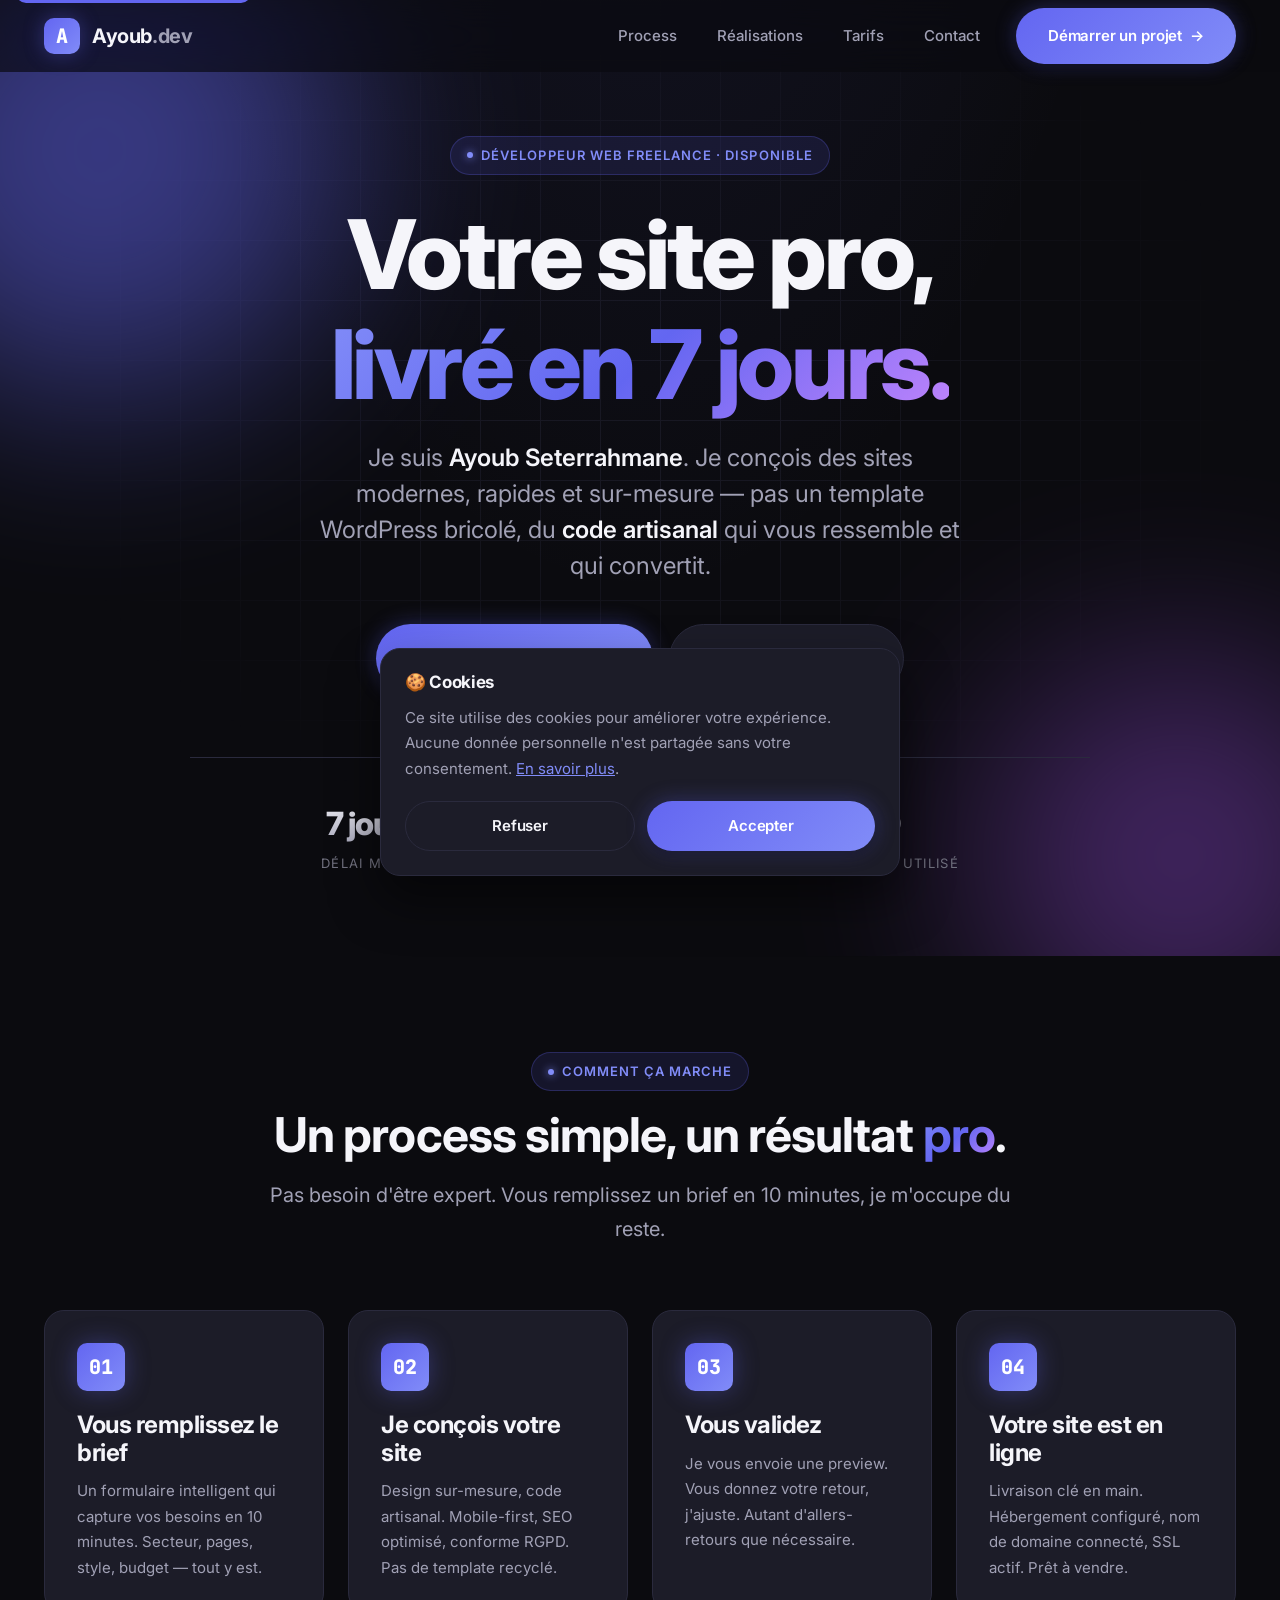
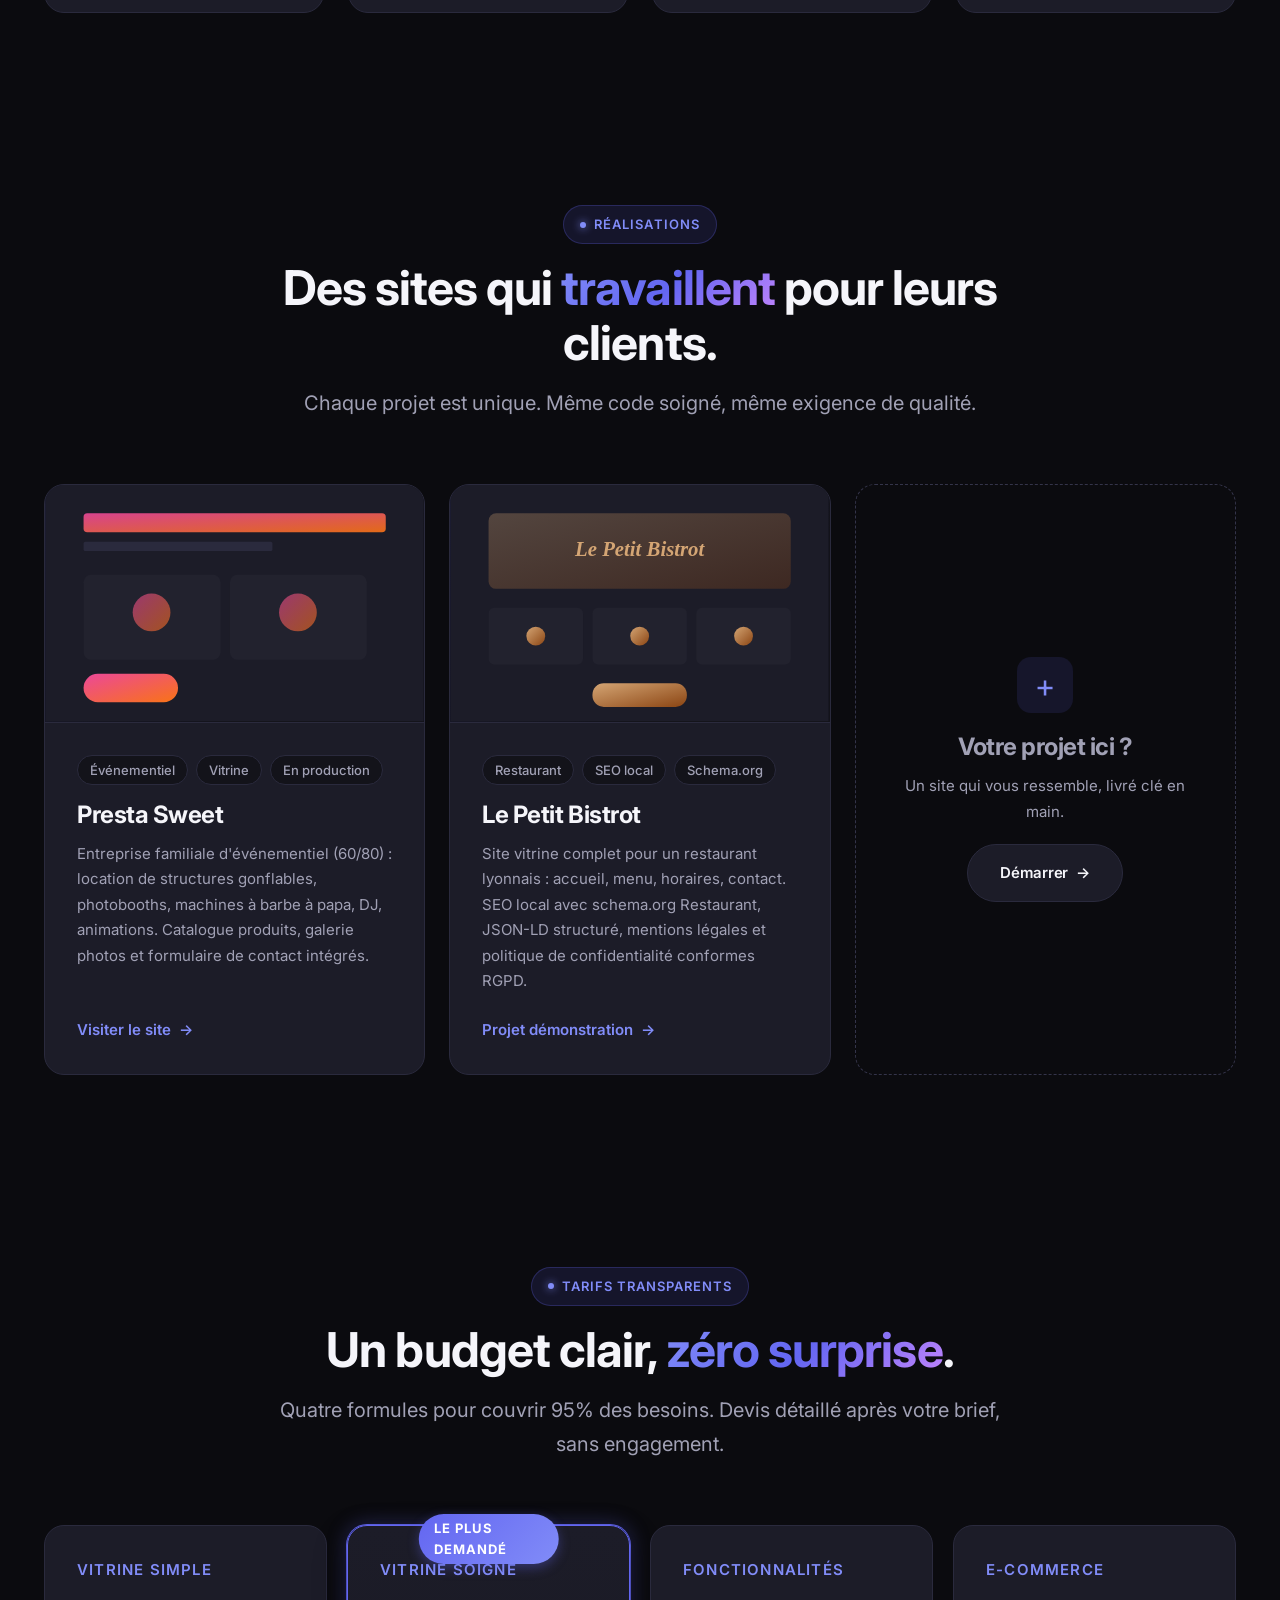
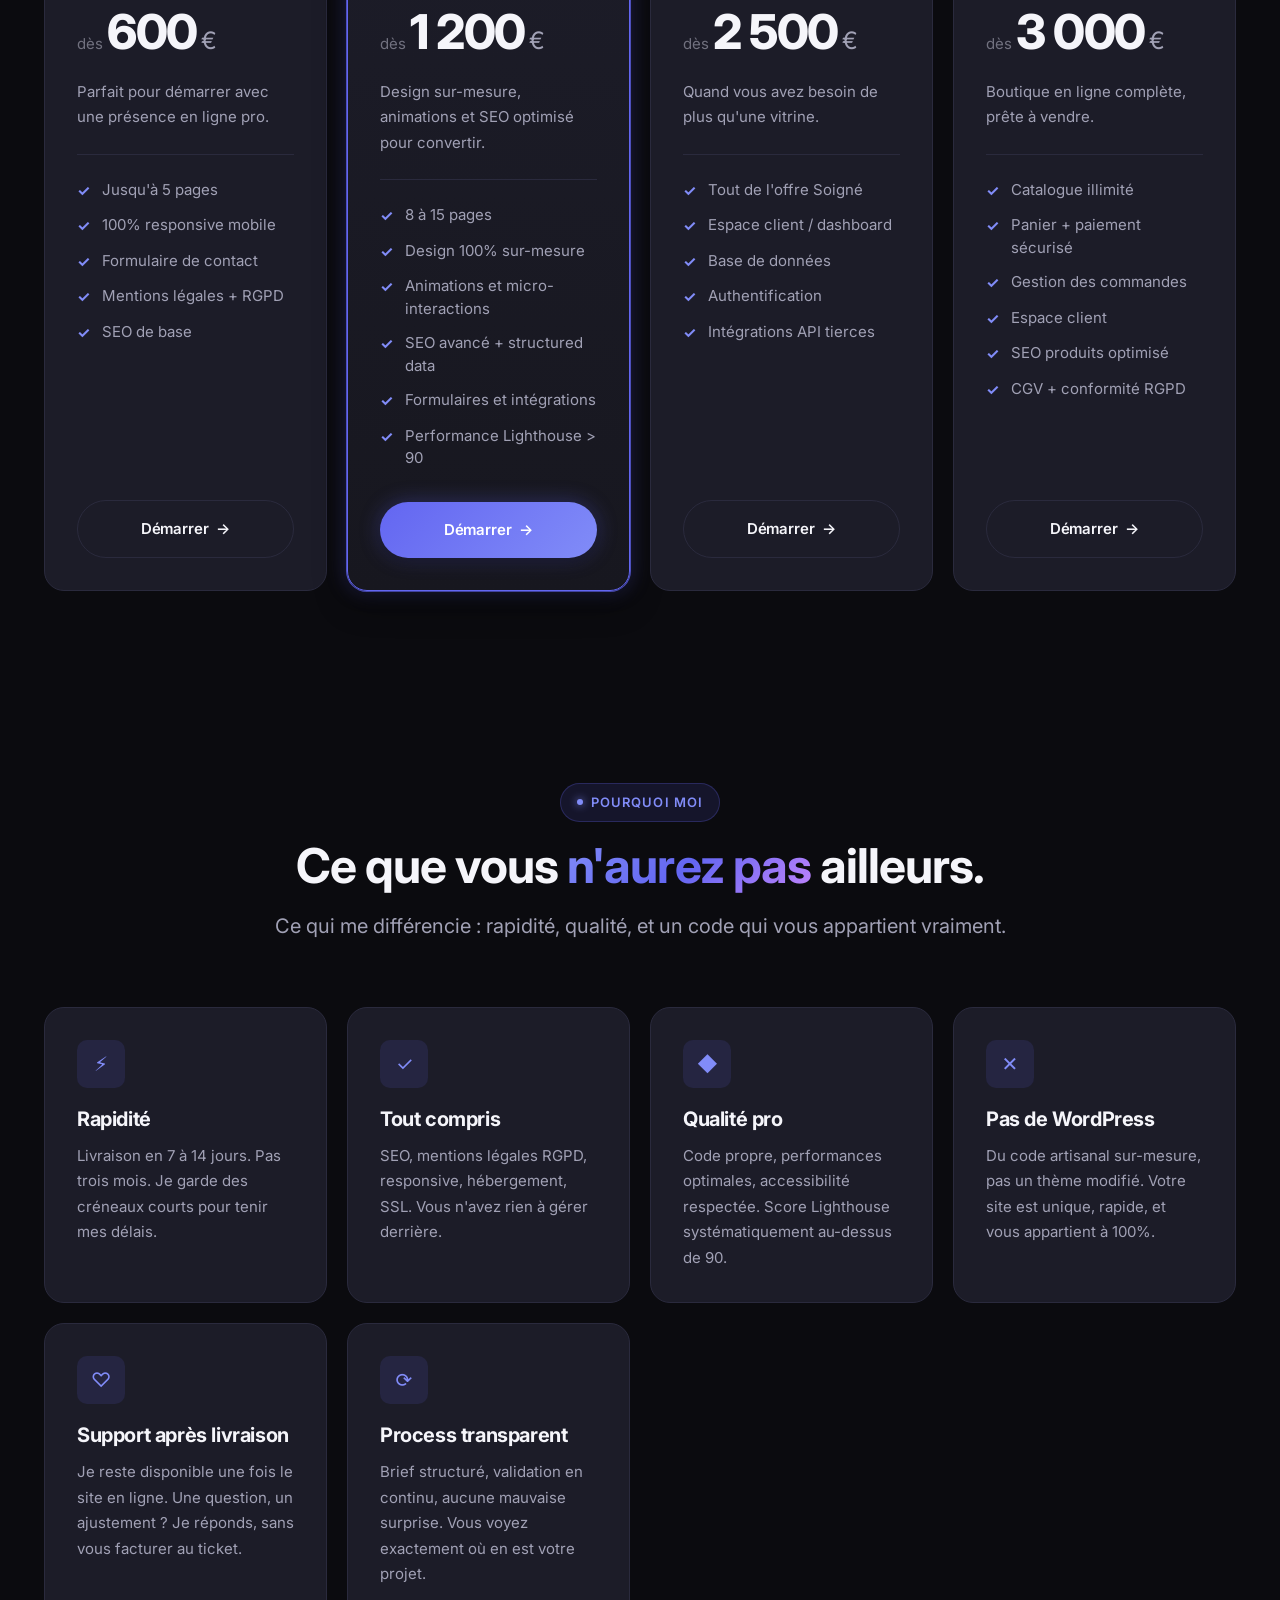
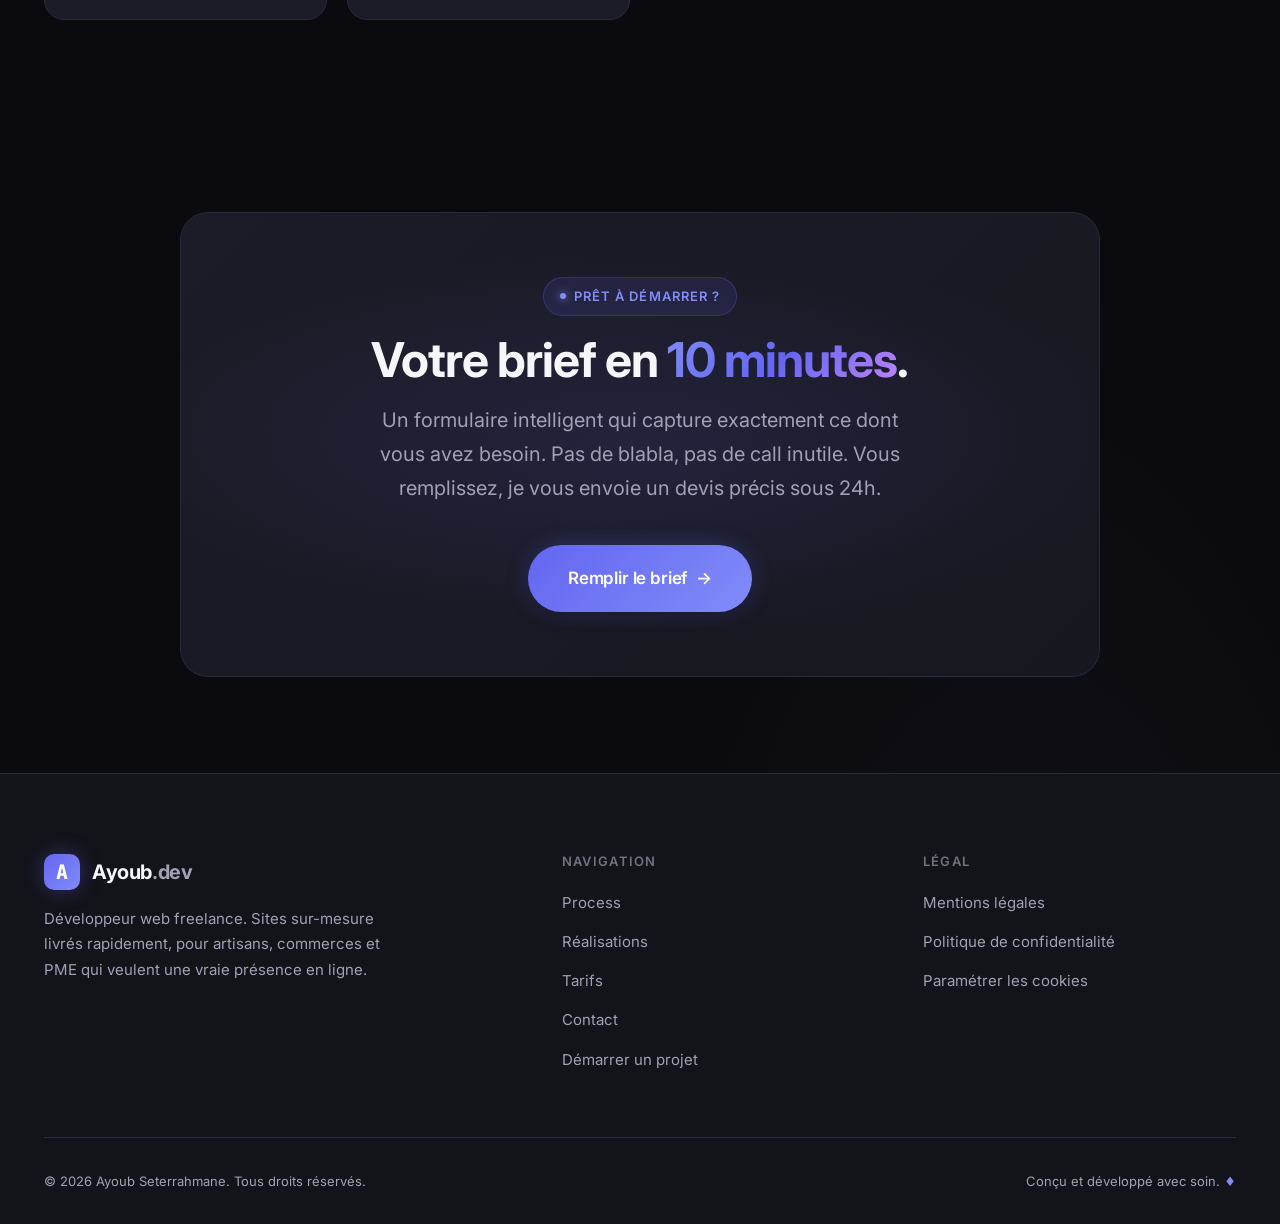
==== index.html @ 2744ede7 "Initial commit — portfolio freelance" ====
<!DOCTYPE html>
<html lang="fr">
<head>
  <meta charset="UTF-8">
  <meta name="viewport" content="width=device-width, initial-scale=1">
  <title>Ayoub Seterrahmane · Développeur Web Freelance · Site pro livré en 7 jours</title>
  <meta name="description" content="Développeur web freelance. Je conçois des sites modernes, rapides et sur-mesure pour artisans, commerces et PME. Brief en 10 min, site livré en 7 jours.">
  <meta name="keywords" content="développeur web freelance, création site internet, site vitrine, site sur-mesure, freelance France">
  <meta name="author" content="Ayoub Seterrahmane">
  <meta name="robots" content="index, follow">
  <meta name="theme-color" content="#6366f1">

  <!-- Open Graph / Social -->
  <meta property="og:type" content="website">
  <meta property="og:title" content="Ayoub Seterrahmane · Développeur Web Freelance">
  <meta property="og:description" content="Votre site pro, conçu sur-mesure et livré en 7 jours. Brief simple, code artisanal, résultat qui convertit.">
  <meta property="og:url" content="https://ayoub-seterrahmane.fr/">
  <meta property="og:image" content="https://ayoub-seterrahmane.fr/assets/images/og-image.png">
  <meta property="og:image:width" content="1200">
  <meta property="og:image:height" content="630">
  <meta property="og:locale" content="fr_FR">
  <meta property="og:site_name" content="Ayoub Seterrahmane">

  <meta name="twitter:card" content="summary_large_image">
  <meta name="twitter:title" content="Ayoub Seterrahmane · Développeur Web Freelance">
  <meta name="twitter:description" content="Votre site pro, conçu sur-mesure et livré en 7 jours.">
  <meta name="twitter:image" content="https://ayoub-seterrahmane.fr/assets/images/og-image.png">

  <link rel="canonical" href="https://ayoub-seterrahmane.fr/">
  <link rel="icon" type="image/svg+xml" href="assets/images/favicon.svg">
  <link rel="manifest" href="manifest.json">
  <link rel="preconnect" href="https://fonts.googleapis.com">
  <link rel="preconnect" href="https://fonts.gstatic.com" crossorigin>
  <link href="https://fonts.googleapis.com/css2?family=Inter:wght@400;500;600;700;800&family=JetBrains+Mono:wght@600;700&display=swap" rel="stylesheet">
  <link rel="stylesheet" href="css/style.css">

  <!-- JSON-LD : Person + ProfessionalService -->
  <script type="application/ld+json">
  {
    "@context": "https://schema.org",
    "@graph": [
      {
        "@type": "Person",
        "@id": "https://ayoub-seterrahmane.fr/#person",
        "name": "Ayoub Seterrahmane",
        "jobTitle": "Développeur Web Freelance",
        "email": "ayoub.seterrahmane@gmail.com",
        "telephone": "+33768854930",
        "url": "https://ayoub-seterrahmane.fr/",
        "knowsAbout": ["Développement web", "HTML", "CSS", "JavaScript", "SEO", "Design web"],
        "workLocation": { "@type": "Country", "name": "France" }
      },
      {
        "@type": "ProfessionalService",
        "@id": "https://ayoub-seterrahmane.fr/#service",
        "name": "Ayoub Seterrahmane — Développement Web Freelance",
        "description": "Création de sites web sur-mesure : vitrines, portfolios, e-commerce. Process rapide via formulaire en ligne, livraison en 7 à 14 jours.",
        "provider": { "@id": "https://ayoub-seterrahmane.fr/#person" },
        "areaServed": "FR",
        "priceRange": "€€",
        "telephone": "+33768854930",
        "email": "ayoub.seterrahmane@gmail.com",
        "url": "https://ayoub-seterrahmane.fr/",
        "serviceType": "Création de sites internet",
        "offers": [
          { "@type": "Offer", "name": "Site Vitrine Simple", "price": "600", "priceCurrency": "EUR" },
          { "@type": "Offer", "name": "Site Vitrine Soigné", "price": "1200", "priceCurrency": "EUR" },
          { "@type": "Offer", "name": "Site avec Fonctionnalités", "price": "2500", "priceCurrency": "EUR" },
          { "@type": "Offer", "name": "E-commerce", "price": "3000", "priceCurrency": "EUR" }
        ]
      }
    ]
  }
  </script>
</head>
<body>
  <a class="skip-link" href="#main">Aller au contenu principal</a>

  <!-- NAVIGATION -->
  <header class="nav" id="nav">
    <div class="nav-container">
      <a href="/" class="nav-logo" aria-label="Ayoub Seterrahmane — Accueil">
        <span class="nav-logo-mark" aria-hidden="true">A</span>
        <span>Ayoub<span style="color: var(--text-muted)">.dev</span></span>
      </a>
      <button class="nav-toggle" id="navToggle" aria-expanded="false" aria-controls="navMenu" aria-label="Ouvrir le menu">
        <span></span><span></span><span></span>
      </button>
      <nav class="nav-menu" id="navMenu" aria-label="Navigation principale">
        <a href="#process" class="nav-link">Process</a>
        <a href="#portfolio" class="nav-link">Réalisations</a>
        <a href="#tarifs" class="nav-link">Tarifs</a>
        <a href="contact.html" class="nav-link">Contact</a>
        <a href="https://formulaireprestation.pages.dev/" class="btn btn-primary nav-cta" target="_blank" rel="noopener">
          Démarrer un projet
          <span class="btn-arrow" aria-hidden="true">→</span>
        </a>
      </nav>
    </div>
  </header>

  <main id="main">
    <!-- HERO -->
    <section class="hero">
      <div class="hero-bg" aria-hidden="true">
        <div class="hero-orb hero-orb-1"></div>
        <div class="hero-orb hero-orb-2"></div>
      </div>
      <div class="container">
        <div class="hero-content">
          <span class="eyebrow reveal">Développeur web freelance · disponible</span>
          <h1 class="reveal reveal-delay-1">
            Votre site pro,<br>
            <span class="gradient-text">livré en 7 jours.</span>
          </h1>
          <p class="hero-tagline reveal reveal-delay-2">
            Je suis <strong>Ayoub Seterrahmane</strong>. Je conçois des sites modernes, rapides et sur-mesure — pas un template WordPress bricolé, du <strong>code artisanal</strong> qui vous ressemble et qui convertit.
          </p>
          <div class="hero-cta-group reveal reveal-delay-3">
            <a href="https://formulaireprestation.pages.dev/" class="btn btn-primary btn-lg" target="_blank" rel="noopener">
              Démarrer votre projet
              <span class="btn-arrow" aria-hidden="true">→</span>
            </a>
            <a href="#portfolio" class="btn btn-secondary btn-lg">
              Voir les réalisations
            </a>
          </div>
          <div class="hero-stats reveal reveal-delay-4">
            <div class="hero-stat">
              <span class="hero-stat-value">7 jours</span>
              <span class="hero-stat-label">Délai moyen</span>
            </div>
            <div class="hero-stat">
              <span class="hero-stat-value">100%</span>
              <span class="hero-stat-label">Sur-mesure</span>
            </div>
            <div class="hero-stat">
              <span class="hero-stat-value">&gt; 90</span>
              <span class="hero-stat-label">Score Lighthouse</span>
            </div>
            <div class="hero-stat">
              <span class="hero-stat-value">0</span>
              <span class="hero-stat-label">Template utilisé</span>
            </div>
          </div>
        </div>
      </div>
    </section>

    <!-- PROCESS -->
    <section class="section" id="process">
      <div class="container">
        <div class="section-header reveal">
          <span class="eyebrow">Comment ça marche</span>
          <h2>Un process simple, un résultat <span class="gradient-text">pro</span>.</h2>
          <p>Pas besoin d'être expert. Vous remplissez un brief en 10 minutes, je m'occupe du reste.</p>
        </div>

        <div class="process-grid">
          <article class="process-card reveal">
            <div class="process-number">01</div>
            <h3>Vous remplissez le brief</h3>
            <p>Un formulaire intelligent qui capture vos besoins en 10 minutes. Secteur, pages, style, budget — tout y est.</p>
          </article>

          <article class="process-card reveal reveal-delay-1">
            <div class="process-number">02</div>
            <h3>Je conçois votre site</h3>
            <p>Design sur-mesure, code artisanal. Mobile-first, SEO optimisé, conforme RGPD. Pas de template recyclé.</p>
          </article>

          <article class="process-card reveal reveal-delay-2">
            <div class="process-number">03</div>
            <h3>Vous validez</h3>
            <p>Je vous envoie une preview. Vous donnez votre retour, j'ajuste. Autant d'allers-retours que nécessaire.</p>
          </article>

          <article class="process-card reveal reveal-delay-3">
            <div class="process-number">04</div>
            <h3>Votre site est en ligne</h3>
            <p>Livraison clé en main. Hébergement configuré, nom de domaine connecté, SSL actif. Prêt à vendre.</p>
          </article>
        </div>
      </div>
    </section>

    <!-- PORTFOLIO -->
    <section class="section" id="portfolio">
      <div class="container">
        <div class="section-header reveal">
          <span class="eyebrow">Réalisations</span>
          <h2>Des sites qui <span class="gradient-text">travaillent</span> pour leurs clients.</h2>
          <p>Chaque projet est unique. Même code soigné, même exigence de qualité.</p>
        </div>

        <div class="portfolio-grid">
          <!-- Presta Sweet -->
          <article class="project-card reveal">
            <div class="project-image" aria-hidden="true">
              <svg viewBox="0 0 400 250" xmlns="http://www.w3.org/2000/svg">
                <defs>
                  <linearGradient id="ps-grad" x1="0%" y1="0%" x2="100%" y2="100%">
                    <stop offset="0%" stop-color="#ec4899"/>
                    <stop offset="100%" stop-color="#f97316"/>
                  </linearGradient>
                </defs>
                <rect width="400" height="250" fill="#1c1c28"/>
                <rect x="40" y="30" width="320" height="20" rx="4" fill="url(#ps-grad)" opacity="0.9"/>
                <rect x="40" y="60" width="200" height="10" rx="2" fill="#2a2a3d"/>
                <rect x="40" y="95" width="145" height="90" rx="8" fill="#22222e"/>
                <rect x="195" y="95" width="145" height="90" rx="8" fill="#22222e"/>
                <circle cx="112" cy="135" r="20" fill="url(#ps-grad)" opacity="0.6"/>
                <circle cx="267" cy="135" r="20" fill="url(#ps-grad)" opacity="0.6"/>
                <rect x="40" y="200" width="100" height="30" rx="15" fill="url(#ps-grad)"/>
              </svg>
            </div>
            <div class="project-content">
              <div class="project-tags">
                <span class="project-tag">Événementiel</span>
                <span class="project-tag">Vitrine</span>
                <span class="project-tag">En production</span>
              </div>
              <h3>Presta Sweet</h3>
              <p>Entreprise familiale d'événementiel (60/80) : location de structures gonflables, photobooths, machines à barbe à papa, DJ, animations. Catalogue produits, galerie photos et formulaire de contact intégrés.</p>
              <a href="https://prestasweet.fr" class="project-link" target="_blank" rel="noopener">
                Visiter le site <span aria-hidden="true">→</span>
              </a>
            </div>
          </article>

          <!-- Le Petit Bistrot -->
          <article class="project-card reveal reveal-delay-1">
            <div class="project-image" aria-hidden="true">
              <svg viewBox="0 0 400 250" xmlns="http://www.w3.org/2000/svg">
                <defs>
                  <linearGradient id="lpb-grad" x1="0%" y1="0%" x2="100%" y2="100%">
                    <stop offset="0%" stop-color="#d4a574"/>
                    <stop offset="100%" stop-color="#8b4513"/>
                  </linearGradient>
                </defs>
                <rect width="400" height="250" fill="#1c1c28"/>
                <rect x="40" y="30" width="320" height="80" rx="8" fill="url(#lpb-grad)" opacity="0.3"/>
                <text x="200" y="75" text-anchor="middle" fill="#d4a574" font-family="Georgia, serif" font-size="22" font-style="italic" font-weight="bold">Le Petit Bistrot</text>
                <rect x="40" y="130" width="100" height="60" rx="6" fill="#22222e"/>
                <rect x="150" y="130" width="100" height="60" rx="6" fill="#22222e"/>
                <rect x="260" y="130" width="100" height="60" rx="6" fill="#22222e"/>
                <circle cx="90" cy="160" r="10" fill="url(#lpb-grad)"/>
                <circle cx="200" cy="160" r="10" fill="url(#lpb-grad)"/>
                <circle cx="310" cy="160" r="10" fill="url(#lpb-grad)"/>
                <rect x="150" y="210" width="100" height="25" rx="12" fill="url(#lpb-grad)"/>
              </svg>
            </div>
            <div class="project-content">
              <div class="project-tags">
                <span class="project-tag">Restaurant</span>
                <span class="project-tag">SEO local</span>
                <span class="project-tag">Schema.org</span>
              </div>
              <h3>Le Petit Bistrot</h3>
              <p>Site vitrine complet pour un restaurant lyonnais : accueil, menu, horaires, contact. SEO local avec schema.org Restaurant, JSON-LD structuré, mentions légales et politique de confidentialité conformes RGPD.</p>
              <span class="project-link">
                Projet démonstration <span aria-hidden="true">→</span>
              </span>
            </div>
          </article>

          <!-- Placeholder 1 -->
          <article class="project-card project-placeholder reveal reveal-delay-2">
            <div>
              <div class="project-placeholder-icon" aria-hidden="true">+</div>
              <h3>Votre projet ici ?</h3>
              <p>Un site qui vous ressemble, livré clé en main.</p>
              <a href="https://formulaireprestation.pages.dev/" class="btn btn-secondary" target="_blank" rel="noopener">
                Démarrer
                <span class="btn-arrow" aria-hidden="true">→</span>
              </a>
            </div>
          </article>
        </div>
      </div>
    </section>

    <!-- TARIFS -->
    <section class="section" id="tarifs">
      <div class="container">
        <div class="section-header reveal">
          <span class="eyebrow">Tarifs transparents</span>
          <h2>Un budget clair, <span class="gradient-text">zéro surprise</span>.</h2>
          <p>Quatre formules pour couvrir 95% des besoins. Devis détaillé après votre brief, sans engagement.</p>
        </div>

        <div class="pricing-grid">
          <article class="pricing-card reveal">
            <div class="pricing-name">Vitrine Simple</div>
            <div class="pricing-price">
              <span class="pricing-from">dès</span>
              <span class="pricing-amount">600</span>
              <span class="pricing-currency">€</span>
            </div>
            <p class="pricing-desc">Parfait pour démarrer avec une présence en ligne pro.</p>
            <ul class="pricing-features">
              <li>Jusqu'à 5 pages</li>
              <li>100% responsive mobile</li>
              <li>Formulaire de contact</li>
              <li>Mentions légales + RGPD</li>
              <li>SEO de base</li>
            </ul>
            <a href="https://formulaireprestation.pages.dev/" class="btn btn-ghost" target="_blank" rel="noopener">
              Démarrer
              <span class="btn-arrow" aria-hidden="true">→</span>
            </a>
          </article>

          <article class="pricing-card featured reveal reveal-delay-1">
            <span class="pricing-badge">Le plus demandé</span>
            <div class="pricing-name">Vitrine Soigné</div>
            <div class="pricing-price">
              <span class="pricing-from">dès</span>
              <span class="pricing-amount">1 200</span>
              <span class="pricing-currency">€</span>
            </div>
            <p class="pricing-desc">Design sur-mesure, animations et SEO optimisé pour convertir.</p>
            <ul class="pricing-features">
              <li>8 à 15 pages</li>
              <li>Design 100% sur-mesure</li>
              <li>Animations et micro-interactions</li>
              <li>SEO avancé + structured data</li>
              <li>Formulaires et intégrations</li>
              <li>Performance Lighthouse &gt; 90</li>
            </ul>
            <a href="https://formulaireprestation.pages.dev/" class="btn btn-primary" target="_blank" rel="noopener">
              Démarrer
              <span class="btn-arrow" aria-hidden="true">→</span>
            </a>
          </article>

          <article class="pricing-card reveal reveal-delay-2">
            <div class="pricing-name">Fonctionnalités</div>
            <div class="pricing-price">
              <span class="pricing-from">dès</span>
              <span class="pricing-amount">2 500</span>
              <span class="pricing-currency">€</span>
            </div>
            <p class="pricing-desc">Quand vous avez besoin de plus qu'une vitrine.</p>
            <ul class="pricing-features">
              <li>Tout de l'offre Soigné</li>
              <li>Espace client / dashboard</li>
              <li>Base de données</li>
              <li>Authentification</li>
              <li>Intégrations API tierces</li>
            </ul>
            <a href="https://formulaireprestation.pages.dev/" class="btn btn-ghost" target="_blank" rel="noopener">
              Démarrer
              <span class="btn-arrow" aria-hidden="true">→</span>
            </a>
          </article>

          <article class="pricing-card reveal reveal-delay-3">
            <div class="pricing-name">E-commerce</div>
            <div class="pricing-price">
              <span class="pricing-from">dès</span>
              <span class="pricing-amount">3 000</span>
              <span class="pricing-currency">€</span>
            </div>
            <p class="pricing-desc">Boutique en ligne complète, prête à vendre.</p>
            <ul class="pricing-features">
              <li>Catalogue illimité</li>
              <li>Panier + paiement sécurisé</li>
              <li>Gestion des commandes</li>
              <li>Espace client</li>
              <li>SEO produits optimisé</li>
              <li>CGV + conformité RGPD</li>
            </ul>
            <a href="https://formulaireprestation.pages.dev/" class="btn btn-ghost" target="_blank" rel="noopener">
              Démarrer
              <span class="btn-arrow" aria-hidden="true">→</span>
            </a>
          </article>
        </div>
      </div>
    </section>

    <!-- POURQUOI MOI -->
    <section class="section" id="pourquoi">
      <div class="container">
        <div class="section-header reveal">
          <span class="eyebrow">Pourquoi moi</span>
          <h2>Ce que vous <span class="gradient-text">n'aurez pas</span> ailleurs.</h2>
          <p>Ce qui me différencie : rapidité, qualité, et un code qui vous appartient vraiment.</p>
        </div>

        <div class="why-grid">
          <article class="why-card reveal">
            <div class="why-icon" aria-hidden="true">⚡</div>
            <h3>Rapidité</h3>
            <p>Livraison en 7 à 14 jours. Pas trois mois. Je garde des créneaux courts pour tenir mes délais.</p>
          </article>

          <article class="why-card reveal reveal-delay-1">
            <div class="why-icon" aria-hidden="true">✓</div>
            <h3>Tout compris</h3>
            <p>SEO, mentions légales RGPD, responsive, hébergement, SSL. Vous n'avez rien à gérer derrière.</p>
          </article>

          <article class="why-card reveal reveal-delay-2">
            <div class="why-icon" aria-hidden="true">◆</div>
            <h3>Qualité pro</h3>
            <p>Code propre, performances optimales, accessibilité respectée. Score Lighthouse systématiquement au-dessus de 90.</p>
          </article>

          <article class="why-card reveal reveal-delay-3">
            <div class="why-icon" aria-hidden="true">✕</div>
            <h3>Pas de WordPress</h3>
            <p>Du code artisanal sur-mesure, pas un thème modifié. Votre site est unique, rapide, et vous appartient à 100%.</p>
          </article>

          <article class="why-card reveal reveal-delay-4">
            <div class="why-icon" aria-hidden="true">♡</div>
            <h3>Support après livraison</h3>
            <p>Je reste disponible une fois le site en ligne. Une question, un ajustement ? Je réponds, sans vous facturer au ticket.</p>
          </article>

          <article class="why-card reveal reveal-delay-4">
            <div class="why-icon" aria-hidden="true">⟳</div>
            <h3>Process transparent</h3>
            <p>Brief structuré, validation en continu, aucune mauvaise surprise. Vous voyez exactement où en est votre projet.</p>
          </article>
        </div>
      </div>
    </section>

    <!-- CTA FINAL -->
    <section class="cta-section">
      <div class="container">
        <div class="cta-box reveal">
          <span class="eyebrow">Prêt à démarrer ?</span>
          <h2 style="margin-top: var(--sp-4);">Votre brief en <span class="gradient-text">10 minutes</span>.</h2>
          <p>Un formulaire intelligent qui capture exactement ce dont vous avez besoin. Pas de blabla, pas de call inutile. Vous remplissez, je vous envoie un devis précis sous 24h.</p>
          <a href="https://formulaireprestation.pages.dev/" class="btn btn-primary btn-lg" target="_blank" rel="noopener">
            Remplir le brief
            <span class="btn-arrow" aria-hidden="true">→</span>
          </a>
        </div>
      </div>
    </section>
  </main>

  <!-- FOOTER -->
  <footer class="footer">
    <div class="container">
      <div class="footer-grid">
        <div class="footer-brand">
          <a href="/" class="nav-logo" aria-label="Ayoub Seterrahmane — Accueil">
            <span class="nav-logo-mark" aria-hidden="true">A</span>
            <span>Ayoub<span style="color: var(--text-muted)">.dev</span></span>
          </a>
          <p>Développeur web freelance. Sites sur-mesure livrés rapidement, pour artisans, commerces et PME qui veulent une vraie présence en ligne.</p>
        </div>

        <div class="footer-col">
          <h4>Navigation</h4>
          <ul>
            <li><a href="#process">Process</a></li>
            <li><a href="#portfolio">Réalisations</a></li>
            <li><a href="#tarifs">Tarifs</a></li>
            <li><a href="contact.html">Contact</a></li>
            <li><a href="https://formulaireprestation.pages.dev/" target="_blank" rel="noopener">Démarrer un projet</a></li>
          </ul>
        </div>

        <div class="footer-col">
          <h4>Légal</h4>
          <ul>
            <li><a href="mentions-legales.html">Mentions légales</a></li>
            <li><a href="politique-confidentialite.html">Politique de confidentialité</a></li>
            <li><a href="#" id="openCookies">Paramétrer les cookies</a></li>
          </ul>
        </div>
      </div>

      <div class="footer-bottom">
        <p>© <span id="year">2026</span> Ayoub Seterrahmane. Tous droits réservés.</p>
        <p>Conçu et développé avec soin. <span style="color: var(--accent-light)">♦</span></p>
      </div>
    </div>
  </footer>

  <!-- COOKIE BANNER -->
  <div class="cookie-banner" id="cookieBanner" role="dialog" aria-labelledby="cookieTitle" aria-describedby="cookieDesc">
    <h3 id="cookieTitle">🍪 Cookies</h3>
    <p id="cookieDesc">Ce site utilise des cookies pour améliorer votre expérience. Aucune donnée personnelle n'est partagée sans votre consentement. <a href="politique-confidentialite.html">En savoir plus</a>.</p>
    <div class="cookie-actions">
      <button class="btn btn-ghost" data-cookie="reject">Refuser</button>
      <button class="btn btn-primary" data-cookie="accept">Accepter</button>
    </div>
  </div>

  <script src="js/main.js" defer></script>
  <script src="js/cookies.js" defer></script>
</body>
</html>
---- css/style.css ----
/* ============================================
   AYOUB SETERRAHMANE — PORTFOLIO FREELANCE
   Dark premium theme · CSS vanilla
   ============================================ */

/* ==================== RESET ==================== */
*, *::before, *::after { box-sizing: border-box; margin: 0; padding: 0; }
html { scroll-behavior: smooth; -webkit-text-size-adjust: 100%; }
body { min-height: 100vh; line-height: 1.6; -webkit-font-smoothing: antialiased; }
img, picture, svg { display: block; max-width: 100%; height: auto; }
button, input, textarea, select { font: inherit; color: inherit; }
button { background: none; border: none; cursor: pointer; }
a { color: inherit; text-decoration: none; }
ul, ol { list-style: none; }

/* ==================== VARIABLES ==================== */
:root {
  /* Palette dark premium */
  --bg: #0b0b0f;
  --surface: #13131a;
  --surface-2: #17171f;
  --card: #1c1c28;
  --card-hover: #22222e;
  --border: #2a2a3d;
  --border-light: #34344a;

  /* Accents */
  --accent: #6366f1;
  --accent-light: #818cf8;
  --accent-glow: rgba(99, 102, 241, 0.35);
  --accent-soft: rgba(99, 102, 241, 0.12);

  /* Texte */
  --text: #f5f5fa;
  --text-muted: #a1a1b5;
  --text-dim: #71717f;

  /* Semantic */
  --success: #10b981;
  --warning: #f59e0b;
  --error: #ef4444;

  /* Typo */
  --font-sans: 'Inter', -apple-system, BlinkMacSystemFont, 'Segoe UI', system-ui, sans-serif;
  --font-mono: 'JetBrains Mono', 'Fira Code', ui-monospace, 'SF Mono', Menlo, monospace;

  /* Échelle typographique fluide */
  --fs-xs: clamp(0.75rem, 0.7rem + 0.2vw, 0.8125rem);
  --fs-sm: clamp(0.875rem, 0.82rem + 0.25vw, 0.9375rem);
  --fs-base: clamp(0.95rem, 0.9rem + 0.25vw, 1.0625rem);
  --fs-lg: clamp(1.05rem, 0.95rem + 0.5vw, 1.25rem);
  --fs-xl: clamp(1.25rem, 1.1rem + 0.75vw, 1.5rem);
  --fs-2xl: clamp(1.5rem, 1.25rem + 1.25vw, 2rem);
  --fs-3xl: clamp(2rem, 1.5rem + 2.5vw, 3rem);
  --fs-4xl: clamp(2.5rem, 1.75rem + 3.75vw, 4.5rem);
  --fs-5xl: clamp(3rem, 2rem + 5vw, 6rem);

  /* Espaces (4px base) */
  --sp-1: 0.25rem;
  --sp-2: 0.5rem;
  --sp-3: 0.75rem;
  --sp-4: 1rem;
  --sp-5: 1.25rem;
  --sp-6: 1.5rem;
  --sp-8: 2rem;
  --sp-10: 2.5rem;
  --sp-12: 3rem;
  --sp-16: 4rem;
  --sp-20: 5rem;
  --sp-24: 6rem;
  --sp-32: 8rem;

  /* Bordures */
  --r-sm: 0.375rem;
  --r-md: 0.625rem;
  --r-lg: 0.875rem;
  --r-xl: 1.25rem;
  --r-2xl: 1.75rem;
  --r-full: 9999px;

  /* Ombres + glows */
  --shadow-sm: 0 1px 2px rgba(0,0,0,0.4);
  --shadow-md: 0 4px 12px rgba(0,0,0,0.35);
  --shadow-lg: 0 12px 32px rgba(0,0,0,0.45);
  --shadow-xl: 0 24px 48px rgba(0,0,0,0.5);
  --glow-sm: 0 0 20px var(--accent-glow);
  --glow-md: 0 0 40px var(--accent-glow);
  --glow-lg: 0 0 80px var(--accent-glow);

  /* Transitions */
  --t-fast: 150ms cubic-bezier(0.4, 0, 0.2, 1);
  --t-base: 250ms cubic-bezier(0.4, 0, 0.2, 1);
  --t-slow: 450ms cubic-bezier(0.4, 0, 0.2, 1);
  --t-bounce: 500ms cubic-bezier(0.34, 1.56, 0.64, 1);

  /* Layout */
  --container: 1240px;
  --nav-h: 72px;
  --z-nav: 100;
  --z-banner: 200;
  --z-modal: 300;
}

/* ==================== BASE ==================== */
body {
  font-family: var(--font-sans);
  font-size: var(--fs-base);
  color: var(--text);
  background: var(--bg);
  background-image:
    radial-gradient(ellipse 80% 50% at 50% -20%, rgba(99, 102, 241, 0.18), transparent 60%),
    radial-gradient(ellipse 60% 40% at 80% 110%, rgba(129, 140, 248, 0.08), transparent 60%);
  overflow-x: hidden;
}

::selection { background: var(--accent); color: white; }

/* Scrollbar */
::-webkit-scrollbar { width: 10px; height: 10px; }
::-webkit-scrollbar-track { background: var(--bg); }
::-webkit-scrollbar-thumb { background: var(--border); border-radius: var(--r-full); }
::-webkit-scrollbar-thumb:hover { background: var(--border-light); }

/* Accessibilité : skip link */
.skip-link {
  position: absolute;
  top: -40px;
  left: var(--sp-4);
  background: var(--accent);
  color: white;
  padding: var(--sp-2) var(--sp-4);
  border-radius: var(--r-md);
  z-index: 1000;
  transition: top var(--t-fast);
}
.skip-link:focus { top: var(--sp-4); }

/* Focus visible */
:focus-visible {
  outline: 2px solid var(--accent-light);
  outline-offset: 3px;
  border-radius: var(--r-sm);
}

/* ==================== TYPOGRAPHIE ==================== */
h1, h2, h3, h4 {
  line-height: 1.15;
  font-weight: 700;
  letter-spacing: -0.02em;
}
h1 { font-size: var(--fs-5xl); font-weight: 800; letter-spacing: -0.035em; }
h2 { font-size: var(--fs-3xl); }
h3 { font-size: var(--fs-xl); }
h4 { font-size: var(--fs-lg); }

p { color: var(--text-muted); line-height: 1.7; }

.gradient-text {
  background: linear-gradient(135deg, var(--accent-light) 0%, var(--accent) 50%, #c084fc 100%);
  -webkit-background-clip: text;
  background-clip: text;
  -webkit-text-fill-color: transparent;
  color: transparent;
}

.eyebrow {
  display: inline-flex;
  align-items: center;
  gap: var(--sp-2);
  padding: var(--sp-2) var(--sp-4);
  background: var(--accent-soft);
  border: 1px solid rgba(99, 102, 241, 0.25);
  border-radius: var(--r-full);
  font-size: var(--fs-xs);
  font-weight: 600;
  color: var(--accent-light);
  text-transform: uppercase;
  letter-spacing: 0.08em;
}
.eyebrow::before {
  content: '';
  width: 6px;
  height: 6px;
  background: var(--accent-light);
  border-radius: 50%;
  box-shadow: 0 0 8px var(--accent-light);
}

/* ==================== LAYOUT ==================== */
.container {
  width: 100%;
  max-width: var(--container);
  margin: 0 auto;
  padding: 0 var(--sp-6);
}

.section {
  padding: var(--sp-24) 0;
  position: relative;
}

.section-header {
  text-align: center;
  max-width: 760px;
  margin: 0 auto var(--sp-16);
}

.section-header .eyebrow { margin-bottom: var(--sp-4); }
.section-header h2 { margin-bottom: var(--sp-4); }
.section-header p { font-size: var(--fs-lg); }

/* ==================== BOUTONS ==================== */
.btn {
  display: inline-flex;
  align-items: center;
  justify-content: center;
  gap: var(--sp-2);
  padding: var(--sp-4) var(--sp-8);
  border-radius: var(--r-full);
  font-weight: 600;
  font-size: var(--fs-sm);
  letter-spacing: -0.01em;
  transition: all var(--t-base);
  white-space: nowrap;
  position: relative;
  overflow: hidden;
  isolation: isolate;
}

.btn-primary {
  background: linear-gradient(135deg, var(--accent) 0%, var(--accent-light) 100%);
  color: white;
  box-shadow: var(--shadow-md), var(--glow-sm);
}
.btn-primary::before {
  content: '';
  position: absolute;
  inset: 0;
  background: linear-gradient(135deg, var(--accent-light) 0%, #c084fc 100%);
  opacity: 0;
  transition: opacity var(--t-base);
  z-index: -1;
}
.btn-primary:hover {
  transform: translateY(-2px);
  box-shadow: var(--shadow-lg), var(--glow-md);
}
.btn-primary:hover::before { opacity: 1; }
.btn-primary:active { transform: translateY(0); }

.btn-secondary {
  background: var(--card);
  color: var(--text);
  border: 1px solid var(--border);
}
.btn-secondary:hover {
  background: var(--card-hover);
  border-color: var(--accent);
  transform: translateY(-2px);
}

.btn-ghost {
  background: transparent;
  color: var(--text);
  border: 1px solid var(--border);
}
.btn-ghost:hover {
  background: var(--card);
  border-color: var(--border-light);
}

.btn-lg { padding: var(--sp-5) var(--sp-10); font-size: var(--fs-base); }

.btn-arrow { transition: transform var(--t-base); }
.btn:hover .btn-arrow { transform: translateX(4px); }

/* ==================== NAVIGATION ==================== */
.nav {
  position: fixed;
  top: 0;
  left: 0;
  right: 0;
  height: var(--nav-h);
  z-index: var(--z-nav);
  background: rgba(11, 11, 15, 0.7);
  backdrop-filter: blur(20px) saturate(150%);
  -webkit-backdrop-filter: blur(20px) saturate(150%);
  border-bottom: 1px solid transparent;
  transition: all var(--t-base);
}
.nav.scrolled {
  background: rgba(11, 11, 15, 0.85);
  border-bottom-color: var(--border);
}
.nav-container {
  max-width: var(--container);
  height: 100%;
  margin: 0 auto;
  padding: 0 var(--sp-6);
  display: flex;
  align-items: center;
  justify-content: space-between;
  gap: var(--sp-6);
}
.nav-logo {
  display: flex;
  align-items: center;
  gap: var(--sp-3);
  font-weight: 700;
  font-size: var(--fs-lg);
  letter-spacing: -0.02em;
}
.nav-logo-mark {
  width: 36px;
  height: 36px;
  border-radius: var(--r-md);
  background: linear-gradient(135deg, var(--accent) 0%, var(--accent-light) 100%);
  display: grid;
  place-items: center;
  color: white;
  font-weight: 800;
  font-family: var(--font-mono);
  box-shadow: 0 0 20px var(--accent-glow);
}
.nav-menu {
  display: flex;
  align-items: center;
  gap: var(--sp-2);
}
.nav-link {
  padding: var(--sp-2) var(--sp-4);
  border-radius: var(--r-md);
  color: var(--text-muted);
  font-size: var(--fs-sm);
  font-weight: 500;
  transition: all var(--t-fast);
}
.nav-link:hover { color: var(--text); background: var(--card); }
.nav-link[aria-current="page"] { color: var(--accent-light); }
.nav-cta { margin-left: var(--sp-3); }

.nav-toggle {
  display: none;
  width: 40px;
  height: 40px;
  border-radius: var(--r-md);
  border: 1px solid var(--border);
  flex-direction: column;
  justify-content: center;
  align-items: center;
  gap: 5px;
}
.nav-toggle span {
  width: 18px;
  height: 2px;
  background: var(--text);
  border-radius: var(--r-full);
  transition: all var(--t-base);
}
.nav-toggle[aria-expanded="true"] span:nth-child(1) { transform: translateY(7px) rotate(45deg); }
.nav-toggle[aria-expanded="true"] span:nth-child(2) { opacity: 0; }
.nav-toggle[aria-expanded="true"] span:nth-child(3) { transform: translateY(-7px) rotate(-45deg); }

@media (max-width: 860px) {
  .nav-toggle { display: flex; }
  .nav-menu {
    position: fixed;
    top: var(--nav-h);
    left: 0;
    right: 0;
    background: var(--surface);
    border-top: 1px solid var(--border);
    flex-direction: column;
    align-items: stretch;
    padding: var(--sp-6);
    gap: var(--sp-2);
    transform: translateX(100%);
    opacity: 0;
    transition: all var(--t-base);
    pointer-events: none;
    max-height: calc(100vh - var(--nav-h));
    overflow-y: auto;
  }
  .nav-menu.open {
    transform: translateX(0);
    opacity: 1;
    pointer-events: auto;
  }
  .nav-link { padding: var(--sp-4); font-size: var(--fs-base); }
  .nav-cta { margin: var(--sp-4) 0 0; }
}

/* ==================== HERO ==================== */
.hero {
  min-height: 100vh;
  padding: calc(var(--nav-h) + var(--sp-16)) 0 var(--sp-20);
  position: relative;
  display: flex;
  align-items: center;
  overflow: hidden;
}

.hero-bg {
  position: absolute;
  inset: 0;
  z-index: 0;
  pointer-events: none;
}
.hero-bg::before {
  content: '';
  position: absolute;
  inset: 0;
  background-image:
    linear-gradient(var(--border) 1px, transparent 1px),
    linear-gradient(90deg, var(--border) 1px, transparent 1px);
  background-size: 60px 60px;
  mask-image: radial-gradient(ellipse 60% 60% at 50% 40%, black 20%, transparent 80%);
  -webkit-mask-image: radial-gradient(ellipse 60% 60% at 50% 40%, black 20%, transparent 80%);
  opacity: 0.4;
}
.hero-orb {
  position: absolute;
  border-radius: 50%;
  filter: blur(100px);
  opacity: 0.5;
  animation: float 16s ease-in-out infinite;
}
.hero-orb-1 {
  width: 500px;
  height: 500px;
  background: var(--accent);
  top: -100px;
  left: -150px;
}
.hero-orb-2 {
  width: 400px;
  height: 400px;
  background: #a855f7;
  bottom: -100px;
  right: -100px;
  animation-delay: -8s;
  opacity: 0.35;
}
@keyframes float {
  0%, 100% { transform: translate(0, 0) scale(1); }
  33% { transform: translate(40px, -30px) scale(1.05); }
  66% { transform: translate(-30px, 20px) scale(0.95); }
}

.hero-content {
  position: relative;
  z-index: 1;
  width: 100%;
  text-align: center;
  max-width: 900px;
  margin: 0 auto;
}

.hero h1 {
  margin: var(--sp-6) 0 var(--sp-5);
}
.hero-tagline {
  font-size: var(--fs-xl);
  color: var(--text-muted);
  max-width: 640px;
  margin: 0 auto var(--sp-10);
  line-height: 1.5;
}
.hero-tagline strong { color: var(--text); font-weight: 600; }

.hero-cta-group {
  display: flex;
  gap: var(--sp-4);
  justify-content: center;
  flex-wrap: wrap;
  margin-bottom: var(--sp-16);
}

.hero-stats {
  display: flex;
  justify-content: center;
  gap: var(--sp-12);
  flex-wrap: wrap;
  padding-top: var(--sp-10);
  border-top: 1px solid var(--border);
}
.hero-stat {
  text-align: center;
}
.hero-stat-value {
  display: block;
  font-size: var(--fs-2xl);
  font-weight: 800;
  letter-spacing: -0.03em;
  background: linear-gradient(180deg, var(--text) 0%, var(--text-muted) 100%);
  -webkit-background-clip: text;
  background-clip: text;
  -webkit-text-fill-color: transparent;
}
.hero-stat-label {
  font-size: var(--fs-xs);
  color: var(--text-dim);
  text-transform: uppercase;
  letter-spacing: 0.1em;
  margin-top: var(--sp-1);
}

/* ==================== PROCESS ==================== */
.process-grid {
  display: grid;
  grid-template-columns: repeat(auto-fit, minmax(240px, 1fr));
  gap: var(--sp-6);
  counter-reset: step;
  position: relative;
}

.process-card {
  position: relative;
  padding: var(--sp-8);
  background: var(--card);
  border: 1px solid var(--border);
  border-radius: var(--r-xl);
  transition: all var(--t-base);
  counter-increment: step;
  overflow: hidden;
}
.process-card::before {
  content: '';
  position: absolute;
  inset: 0;
  background: linear-gradient(135deg, var(--accent-soft), transparent 60%);
  opacity: 0;
  transition: opacity var(--t-base);
}
.process-card:hover {
  border-color: var(--accent);
  transform: translateY(-6px);
  box-shadow: var(--shadow-lg);
}
.process-card:hover::before { opacity: 1; }
.process-number {
  position: relative;
  display: inline-flex;
  align-items: center;
  justify-content: center;
  width: 48px;
  height: 48px;
  background: linear-gradient(135deg, var(--accent) 0%, var(--accent-light) 100%);
  color: white;
  font-weight: 800;
  font-family: var(--font-mono);
  font-size: var(--fs-lg);
  border-radius: var(--r-md);
  margin-bottom: var(--sp-5);
  box-shadow: 0 0 24px var(--accent-glow);
}
.process-card h3 {
  position: relative;
  margin-bottom: var(--sp-3);
  color: var(--text);
}
.process-card p { position: relative; font-size: var(--fs-sm); }

/* ==================== PORTFOLIO ==================== */
.portfolio-grid {
  display: grid;
  grid-template-columns: repeat(auto-fit, minmax(320px, 1fr));
  gap: var(--sp-6);
}

.project-card {
  position: relative;
  background: var(--card);
  border: 1px solid var(--border);
  border-radius: var(--r-xl);
  overflow: hidden;
  transition: all var(--t-base);
  display: flex;
  flex-direction: column;
}
.project-card:hover {
  border-color: var(--accent);
  transform: translateY(-6px);
  box-shadow: var(--shadow-xl);
}
.project-image {
  aspect-ratio: 16 / 10;
  background: var(--surface);
  position: relative;
  overflow: hidden;
  display: grid;
  place-items: center;
  border-bottom: 1px solid var(--border);
}
.project-image::before {
  content: '';
  position: absolute;
  inset: 0;
  background: linear-gradient(135deg, var(--accent-soft), transparent 70%);
}
.project-image svg { position: relative; width: 100%; height: 100%; }
.project-content { padding: var(--sp-8); flex: 1; display: flex; flex-direction: column; }
.project-tags {
  display: flex;
  gap: var(--sp-2);
  flex-wrap: wrap;
  margin-bottom: var(--sp-4);
}
.project-tag {
  padding: var(--sp-1) var(--sp-3);
  background: var(--surface);
  border: 1px solid var(--border);
  border-radius: var(--r-full);
  font-size: var(--fs-xs);
  color: var(--text-muted);
  font-weight: 500;
}
.project-card h3 { margin-bottom: var(--sp-3); }
.project-card p { flex: 1; font-size: var(--fs-sm); }
.project-link {
  display: inline-flex;
  align-items: center;
  gap: var(--sp-2);
  margin-top: var(--sp-6);
  color: var(--accent-light);
  font-weight: 600;
  font-size: var(--fs-sm);
  transition: gap var(--t-base);
}
.project-link:hover { gap: var(--sp-3); color: var(--text); }

.project-placeholder {
  border-style: dashed;
  border-color: var(--border-light);
  background: transparent;
  display: grid;
  place-items: center;
  min-height: 380px;
  text-align: center;
  padding: var(--sp-8);
}
.project-placeholder:hover {
  border-style: solid;
  background: var(--card);
}
.project-placeholder-icon {
  width: 56px;
  height: 56px;
  border-radius: var(--r-lg);
  background: var(--accent-soft);
  color: var(--accent-light);
  display: grid;
  place-items: center;
  margin: 0 auto var(--sp-5);
  font-size: var(--fs-2xl);
}
.project-placeholder h3 { margin-bottom: var(--sp-3); color: var(--text-muted); }
.project-placeholder p { margin-bottom: var(--sp-5); }

/* ==================== PRICING ==================== */
.pricing-grid {
  display: grid;
  grid-template-columns: repeat(auto-fit, minmax(260px, 1fr));
  gap: var(--sp-5);
  align-items: stretch;
}

.pricing-card {
  position: relative;
  padding: var(--sp-8);
  background: var(--card);
  border: 1px solid var(--border);
  border-radius: var(--r-xl);
  display: flex;
  flex-direction: column;
  transition: all var(--t-base);
}
.pricing-card:hover {
  border-color: var(--border-light);
  transform: translateY(-4px);
}
.pricing-card.featured {
  background: linear-gradient(180deg, var(--card) 0%, var(--surface-2) 100%);
  border-color: var(--accent);
  box-shadow: var(--shadow-lg), 0 0 0 1px var(--accent), var(--glow-sm);
  transform: scale(1.03);
}
.pricing-card.featured:hover {
  transform: scale(1.03) translateY(-6px);
  box-shadow: var(--shadow-xl), 0 0 0 1px var(--accent), var(--glow-md);
}
.pricing-badge {
  position: absolute;
  top: -12px;
  left: 50%;
  transform: translateX(-50%);
  padding: var(--sp-1) var(--sp-4);
  background: linear-gradient(135deg, var(--accent) 0%, var(--accent-light) 100%);
  color: white;
  border-radius: var(--r-full);
  font-size: var(--fs-xs);
  font-weight: 700;
  text-transform: uppercase;
  letter-spacing: 0.08em;
  box-shadow: 0 4px 12px var(--accent-glow);
}
.pricing-name {
  font-size: var(--fs-sm);
  color: var(--accent-light);
  font-weight: 600;
  text-transform: uppercase;
  letter-spacing: 0.08em;
  margin-bottom: var(--sp-3);
}
.pricing-price {
  display: flex;
  align-items: baseline;
  gap: var(--sp-1);
  margin-bottom: var(--sp-2);
}
.pricing-from { font-size: var(--fs-sm); color: var(--text-dim); }
.pricing-amount {
  font-size: var(--fs-3xl);
  font-weight: 800;
  letter-spacing: -0.03em;
  color: var(--text);
}
.pricing-currency { font-size: var(--fs-xl); color: var(--text-muted); }
.pricing-desc { font-size: var(--fs-sm); margin-bottom: var(--sp-6); }

.pricing-features {
  list-style: none;
  margin: 0 0 var(--sp-8);
  padding: var(--sp-6) 0 0;
  border-top: 1px solid var(--border);
  display: flex;
  flex-direction: column;
  gap: var(--sp-3);
  flex: 1;
}
.pricing-features li {
  display: flex;
  align-items: flex-start;
  gap: var(--sp-3);
  font-size: var(--fs-sm);
  color: var(--text-muted);
  line-height: 1.5;
}
.pricing-features li::before {
  content: '✓';
  color: var(--accent-light);
  font-weight: 700;
  flex-shrink: 0;
  margin-top: 1px;
}

/* ==================== POURQUOI MOI ==================== */
.why-grid {
  display: grid;
  grid-template-columns: repeat(auto-fit, minmax(260px, 1fr));
  gap: var(--sp-5);
}

.why-card {
  padding: var(--sp-8);
  background: var(--card);
  border: 1px solid var(--border);
  border-radius: var(--r-xl);
  transition: all var(--t-base);
  position: relative;
  overflow: hidden;
}
.why-card::after {
  content: '';
  position: absolute;
  top: 0;
  left: 0;
  width: 100%;
  height: 2px;
  background: linear-gradient(90deg, transparent, var(--accent), transparent);
  opacity: 0;
  transition: opacity var(--t-base);
}
.why-card:hover {
  background: var(--card-hover);
  border-color: var(--border-light);
  transform: translateY(-4px);
}
.why-card:hover::after { opacity: 1; }
.why-icon {
  width: 48px;
  height: 48px;
  border-radius: var(--r-md);
  background: var(--accent-soft);
  color: var(--accent-light);
  display: grid;
  place-items: center;
  margin-bottom: var(--sp-5);
  font-size: var(--fs-lg);
}
.why-card h3 {
  margin-bottom: var(--sp-3);
  font-size: var(--fs-lg);
}
.why-card p { font-size: var(--fs-sm); }

/* ==================== CTA FINAL ==================== */
.cta-section {
  position: relative;
  padding: var(--sp-24) 0;
}
.cta-box {
  position: relative;
  max-width: 920px;
  margin: 0 auto;
  padding: var(--sp-16) var(--sp-10);
  background: linear-gradient(135deg, var(--card) 0%, var(--surface-2) 100%);
  border: 1px solid var(--border);
  border-radius: var(--r-2xl);
  text-align: center;
  overflow: hidden;
}
.cta-box::before {
  content: '';
  position: absolute;
  top: -50%;
  left: -50%;
  width: 200%;
  height: 200%;
  background: radial-gradient(ellipse 40% 30% at 50% 50%, var(--accent-soft), transparent 70%);
  animation: pulse 6s ease-in-out infinite;
}
@keyframes pulse {
  0%, 100% { opacity: 0.6; transform: scale(1); }
  50% { opacity: 1; transform: scale(1.1); }
}
.cta-box > * { position: relative; }
.cta-box h2 { margin-bottom: var(--sp-4); }
.cta-box p { font-size: var(--fs-lg); max-width: 560px; margin: 0 auto var(--sp-10); }

/* ==================== CONTACT PAGE ==================== */
.contact-hero {
  padding: calc(var(--nav-h) + var(--sp-20)) 0 var(--sp-12);
  text-align: center;
  position: relative;
  overflow: hidden;
}
.contact-hero .hero-bg { position: absolute; inset: 0; z-index: -1; }
.contact-hero h1 { font-size: var(--fs-4xl); margin-bottom: var(--sp-5); }
.contact-hero p { font-size: var(--fs-lg); max-width: 620px; margin: 0 auto; }

.contact-grid {
  display: grid;
  grid-template-columns: 1.2fr 1fr;
  gap: var(--sp-8);
  padding-bottom: var(--sp-24);
}
@media (max-width: 860px) {
  .contact-grid { grid-template-columns: 1fr; }
}

.contact-main {
  padding: var(--sp-12) var(--sp-10);
  background: linear-gradient(135deg, var(--card) 0%, var(--surface-2) 100%);
  border: 1px solid var(--border);
  border-radius: var(--r-2xl);
  position: relative;
  overflow: hidden;
}
.contact-main::before {
  content: '';
  position: absolute;
  top: 0;
  right: 0;
  width: 60%;
  height: 100%;
  background: radial-gradient(ellipse at top right, var(--accent-soft), transparent 60%);
  pointer-events: none;
}
.contact-main > * { position: relative; }
.contact-main h2 { font-size: var(--fs-2xl); margin-bottom: var(--sp-4); }
.contact-main p { margin-bottom: var(--sp-8); }

.contact-info {
  display: flex;
  flex-direction: column;
  gap: var(--sp-4);
}
.contact-card {
  display: flex;
  gap: var(--sp-5);
  align-items: center;
  padding: var(--sp-6);
  background: var(--card);
  border: 1px solid var(--border);
  border-radius: var(--r-lg);
  transition: all var(--t-base);
}
.contact-card:hover {
  border-color: var(--accent);
  transform: translateX(4px);
  background: var(--card-hover);
}
.contact-card-icon {
  flex-shrink: 0;
  width: 48px;
  height: 48px;
  border-radius: var(--r-md);
  background: var(--accent-soft);
  color: var(--accent-light);
  display: grid;
  place-items: center;
}
.contact-card-label {
  font-size: var(--fs-xs);
  color: var(--text-dim);
  text-transform: uppercase;
  letter-spacing: 0.08em;
  margin-bottom: var(--sp-1);
}
.contact-card-value {
  font-size: var(--fs-base);
  color: var(--text);
  font-weight: 500;
  word-break: break-word;
}

/* ==================== FOOTER ==================== */
.footer {
  padding: var(--sp-20) 0 var(--sp-8);
  background: var(--surface);
  border-top: 1px solid var(--border);
}
.footer-grid {
  display: grid;
  grid-template-columns: 1.5fr 1fr 1fr;
  gap: var(--sp-12);
  margin-bottom: var(--sp-16);
}
@media (max-width: 860px) {
  .footer-grid { grid-template-columns: 1fr; gap: var(--sp-10); }
}
.footer-brand { max-width: 360px; }
.footer-brand .nav-logo { margin-bottom: var(--sp-4); }
.footer-brand p { font-size: var(--fs-sm); }
.footer-col h4 {
  font-size: var(--fs-xs);
  text-transform: uppercase;
  letter-spacing: 0.1em;
  color: var(--text-dim);
  margin-bottom: var(--sp-5);
  font-weight: 600;
}
.footer-col ul { display: flex; flex-direction: column; gap: var(--sp-3); }
.footer-col a {
  font-size: var(--fs-sm);
  color: var(--text-muted);
  transition: color var(--t-fast);
}
.footer-col a:hover { color: var(--accent-light); }
.footer-bottom {
  display: flex;
  justify-content: space-between;
  align-items: center;
  flex-wrap: wrap;
  gap: var(--sp-4);
  padding-top: var(--sp-8);
  border-top: 1px solid var(--border);
  font-size: var(--fs-xs);
  color: var(--text-dim);
}
.footer-bottom a { color: var(--text-muted); transition: color var(--t-fast); }
.footer-bottom a:hover { color: var(--accent-light); }

/* ==================== PAGES LÉGALES ==================== */
.legal-page {
  padding: calc(var(--nav-h) + var(--sp-16)) 0 var(--sp-24);
}
.legal-container {
  max-width: 800px;
  margin: 0 auto;
  padding: 0 var(--sp-6);
}
.legal-container h1 { font-size: var(--fs-3xl); margin-bottom: var(--sp-2); }
.legal-container .legal-date {
  color: var(--text-dim);
  font-size: var(--fs-sm);
  margin-bottom: var(--sp-12);
  padding-bottom: var(--sp-6);
  border-bottom: 1px solid var(--border);
}
.legal-container h2 {
  font-size: var(--fs-xl);
  color: var(--text);
  margin: var(--sp-12) 0 var(--sp-4);
  padding-top: var(--sp-6);
  border-top: 1px solid var(--border);
}
.legal-container h2:first-of-type { border-top: none; padding-top: 0; margin-top: 0; }
.legal-container h3 {
  font-size: var(--fs-base);
  color: var(--text);
  margin: var(--sp-8) 0 var(--sp-3);
  font-weight: 600;
}
.legal-container p,
.legal-container li {
  font-size: var(--fs-sm);
  color: var(--text-muted);
  margin-bottom: var(--sp-4);
  line-height: 1.7;
}
.legal-container ul { padding-left: var(--sp-6); margin-bottom: var(--sp-4); }
.legal-container ul li { list-style: disc; margin-bottom: var(--sp-2); }
.legal-container strong { color: var(--text); font-weight: 600; }
.legal-container a { color: var(--accent-light); text-decoration: underline; text-underline-offset: 3px; }
.legal-container a:hover { color: var(--accent); }

/* ==================== COOKIE BANNER ==================== */
.cookie-banner {
  position: fixed;
  bottom: var(--sp-6);
  left: var(--sp-6);
  right: var(--sp-6);
  max-width: 520px;
  margin: 0 auto;
  padding: var(--sp-6);
  background: var(--card);
  border: 1px solid var(--border);
  border-radius: var(--r-xl);
  box-shadow: var(--shadow-xl);
  z-index: var(--z-banner);
  transform: translateY(200%);
  opacity: 0;
  transition: all var(--t-slow);
}
.cookie-banner.show {
  transform: translateY(0);
  opacity: 1;
}
.cookie-banner h3 {
  font-size: var(--fs-base);
  margin-bottom: var(--sp-3);
  display: flex;
  align-items: center;
  gap: var(--sp-2);
}
.cookie-banner p {
  font-size: var(--fs-sm);
  margin-bottom: var(--sp-5);
  color: var(--text-muted);
}
.cookie-banner p a { color: var(--accent-light); text-decoration: underline; }
.cookie-actions {
  display: flex;
  gap: var(--sp-3);
  flex-wrap: wrap;
}
.cookie-actions .btn {
  padding: var(--sp-3) var(--sp-5);
  font-size: var(--fs-sm);
  flex: 1;
  min-width: 120px;
}

/* ==================== ANIMATIONS ==================== */
.reveal {
  opacity: 0;
  transform: translateY(32px);
  transition: opacity 700ms cubic-bezier(0.4, 0, 0.2, 1), transform 700ms cubic-bezier(0.4, 0, 0.2, 1);
}
.reveal.revealed {
  opacity: 1;
  transform: translateY(0);
}
.reveal-delay-1 { transition-delay: 100ms; }
.reveal-delay-2 { transition-delay: 200ms; }
.reveal-delay-3 { transition-delay: 300ms; }
.reveal-delay-4 { transition-delay: 400ms; }

@media (prefers-reduced-motion: reduce) {
  *, *::before, *::after {
    animation-duration: 0.01ms !important;
    animation-iteration-count: 1 !important;
    transition-duration: 0.01ms !important;
    scroll-behavior: auto !important;
  }
  .hero-orb { display: none; }
}

/* ==================== PRINT ==================== */
@media print {
  body {
    background: white;
    color: black;
  }
  .nav, .footer, .cookie-banner, .hero-bg { display: none !important; }
  .legal-page { padding: 0; }
  .legal-container { max-width: 100%; }
  .legal-container h1,
  .legal-container h2,
  .legal-container h3,
  .legal-container p,
  .legal-container li,
  .legal-container strong { color: black; }
  .legal-container a { color: #0066cc; }
  a[href]::after { content: " (" attr(href) ")"; font-size: 0.85em; color: #666; }
  a[href^="#"]::after, a[href^="javascript:"]::after { content: ""; }
}

/* ==================== MEDIA QUERIES ==================== */
@media (max-width: 640px) {
  .section { padding: var(--sp-16) 0; }
  .container { padding: 0 var(--sp-4); }
  .hero-stats { gap: var(--sp-6); }
  .cta-box { padding: var(--sp-10) var(--sp-6); }
  .contact-main { padding: var(--sp-8) var(--sp-6); }
  .pricing-card.featured { transform: scale(1); }
  .pricing-card.featured:hover { transform: translateY(-6px); }
}
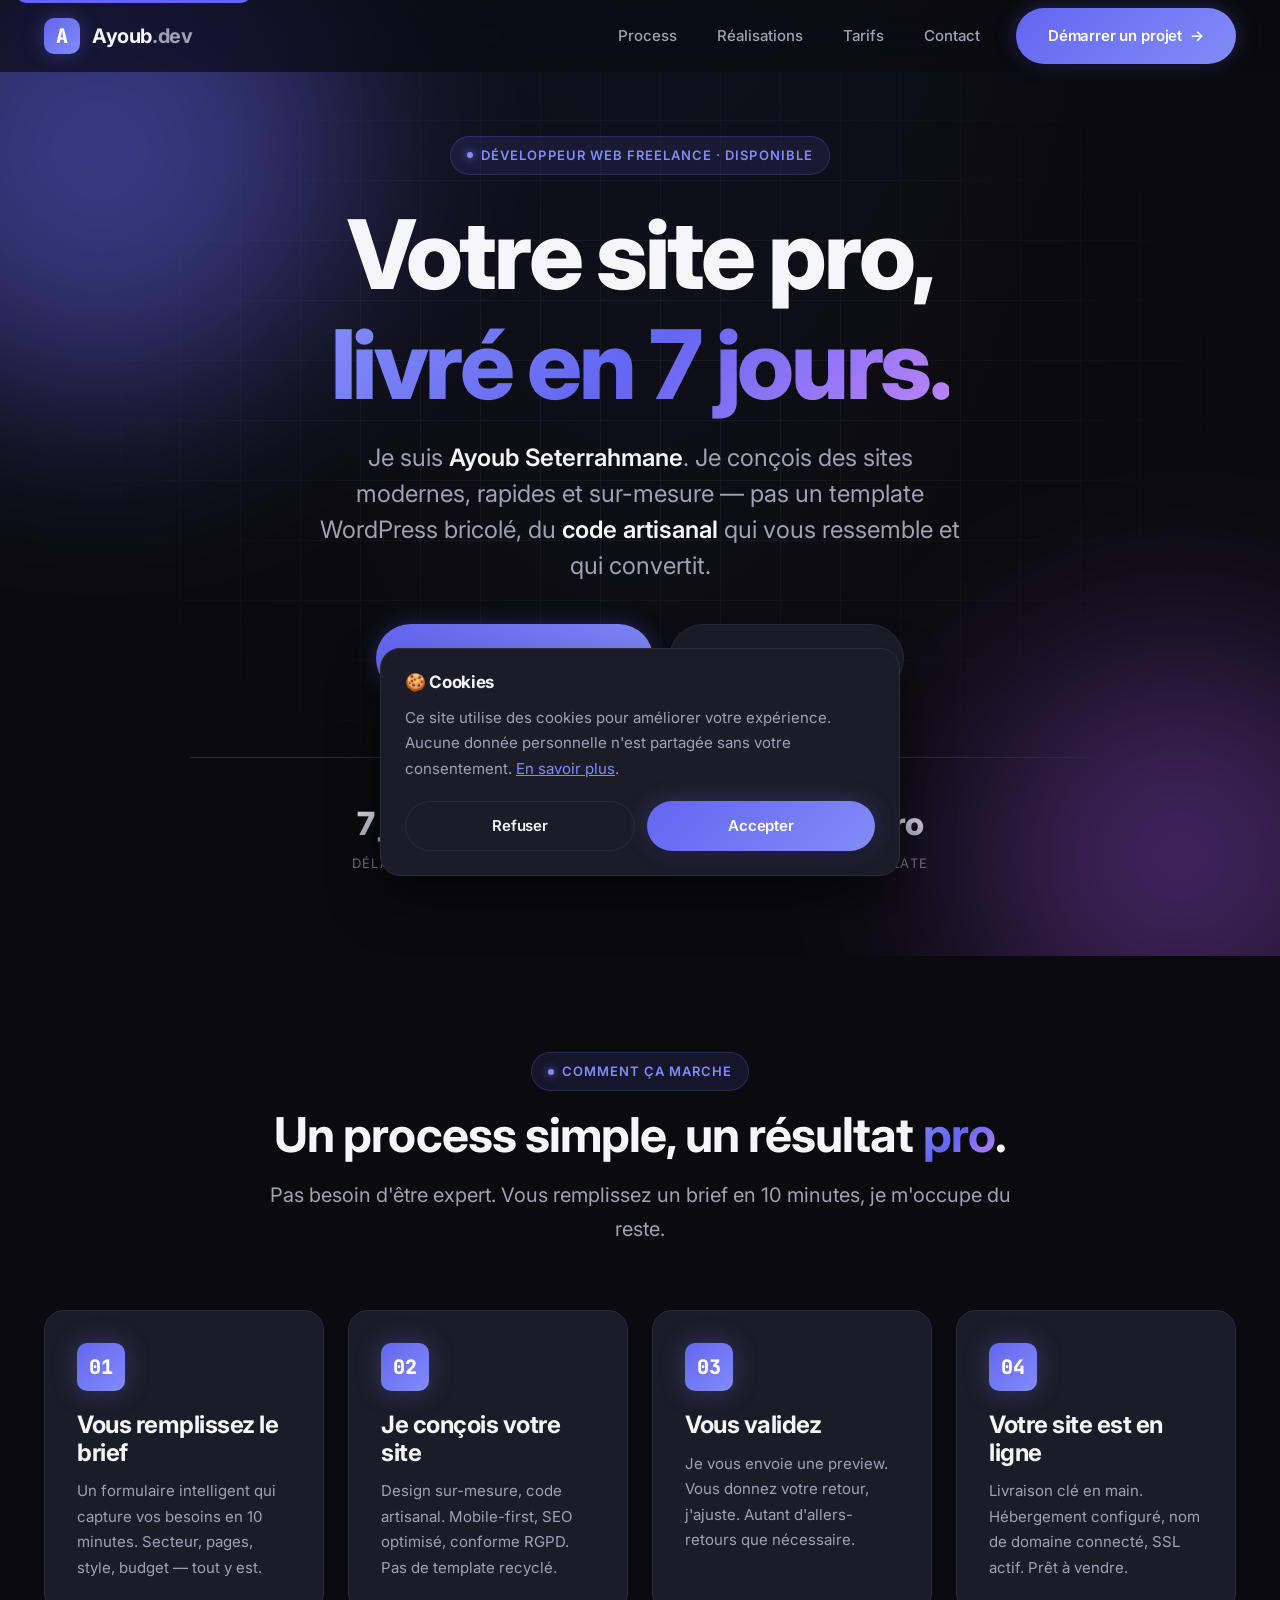
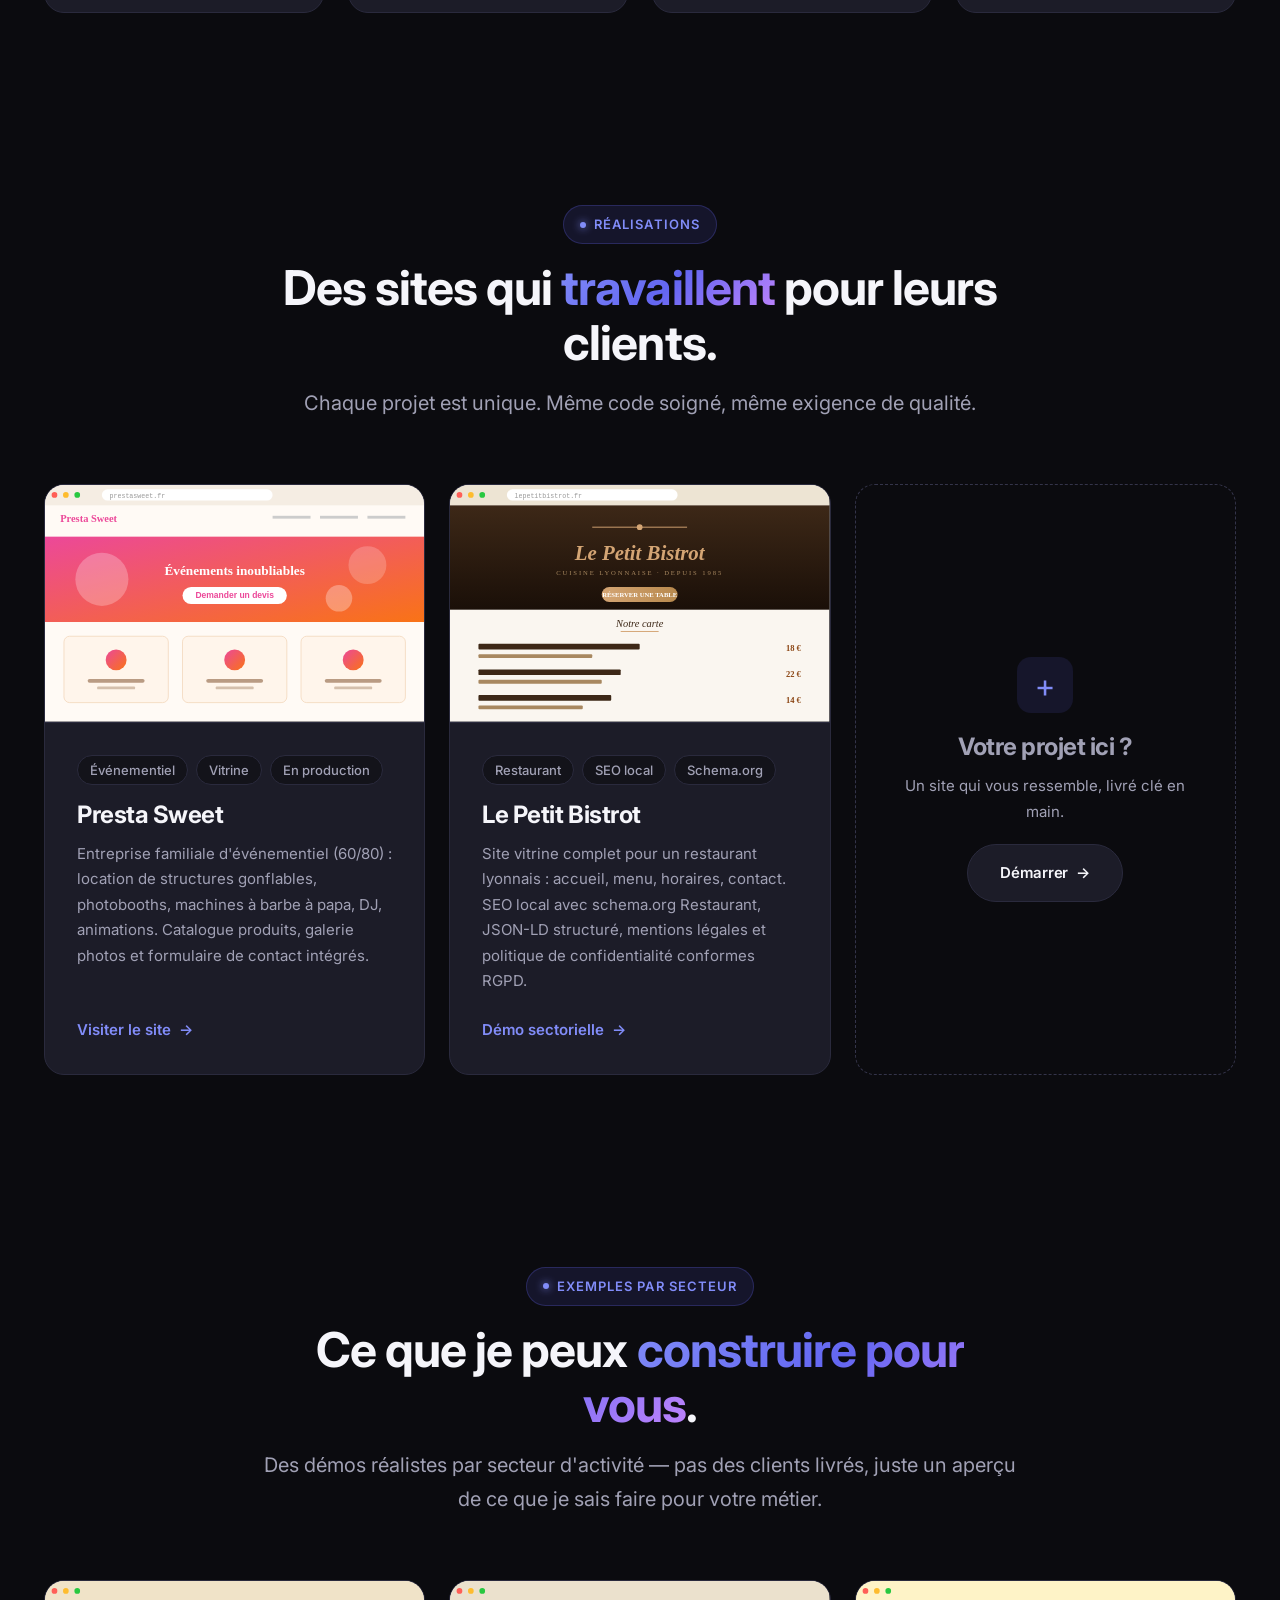
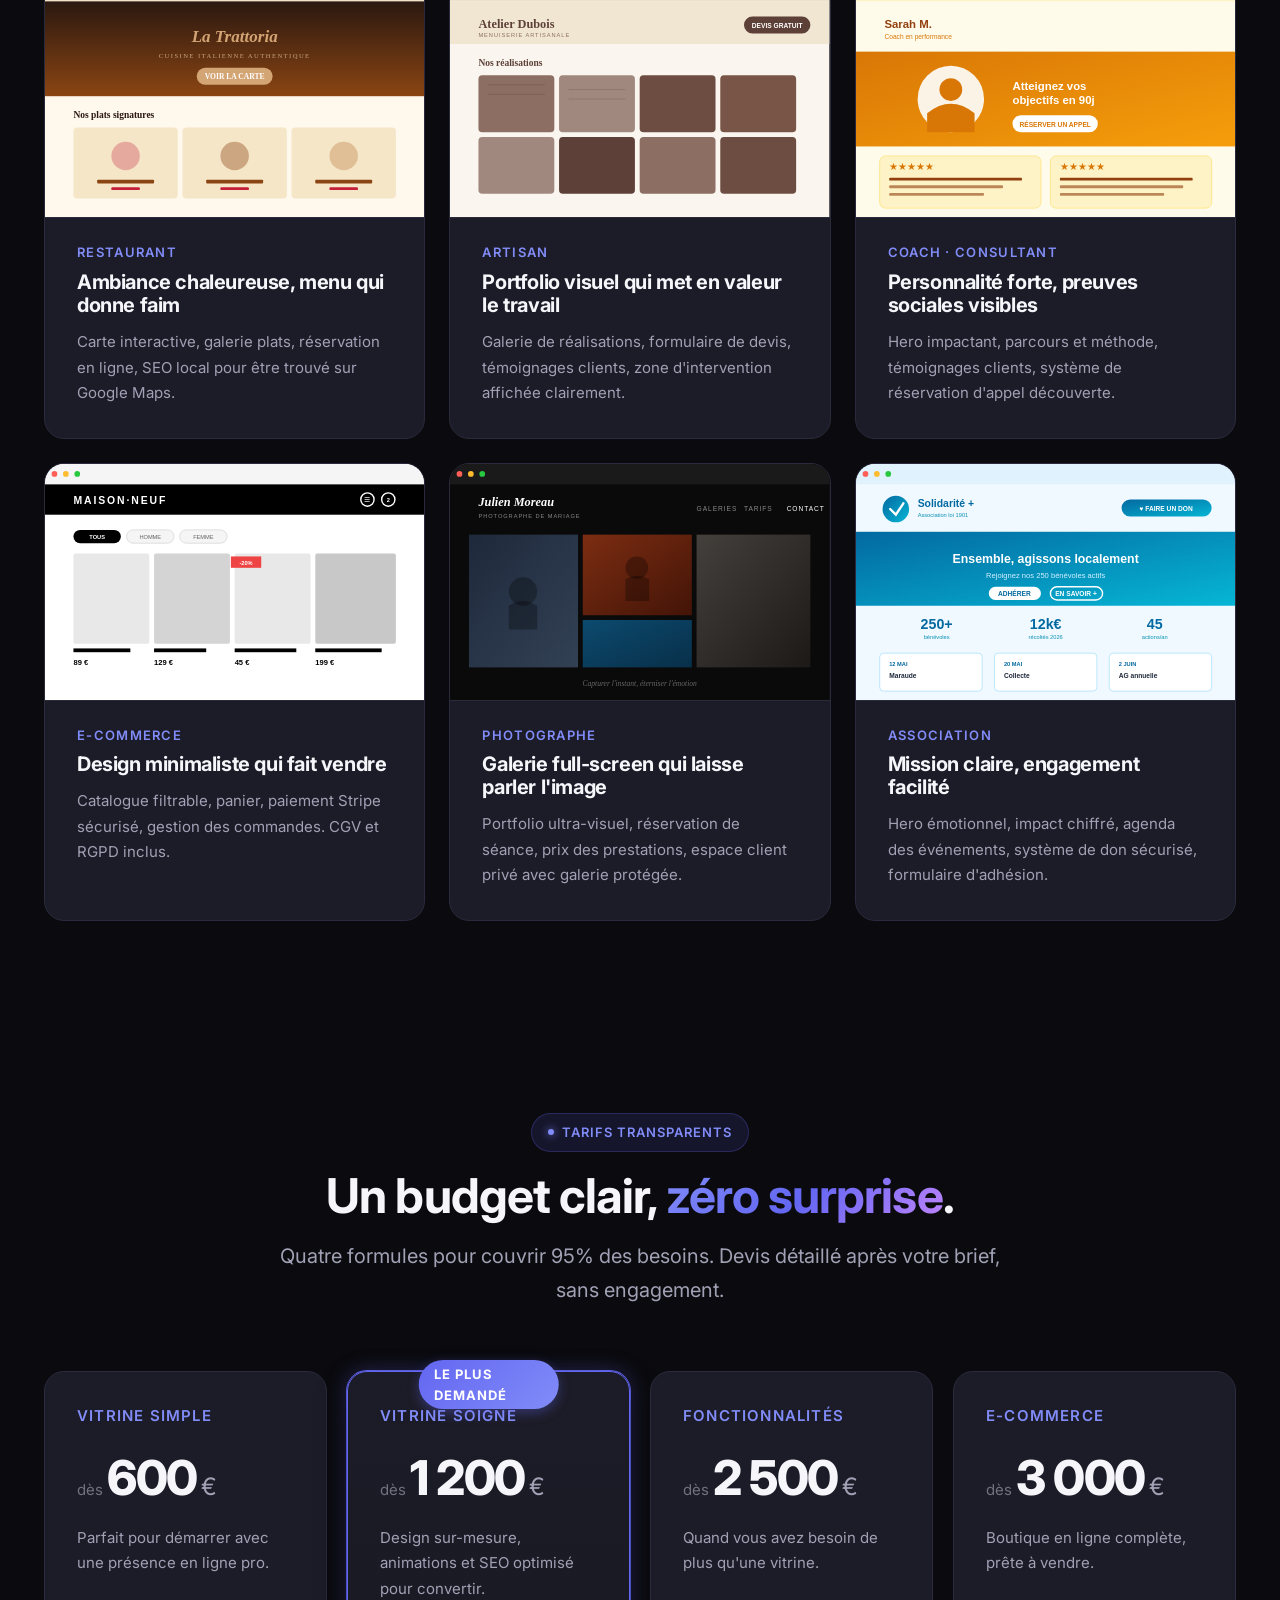
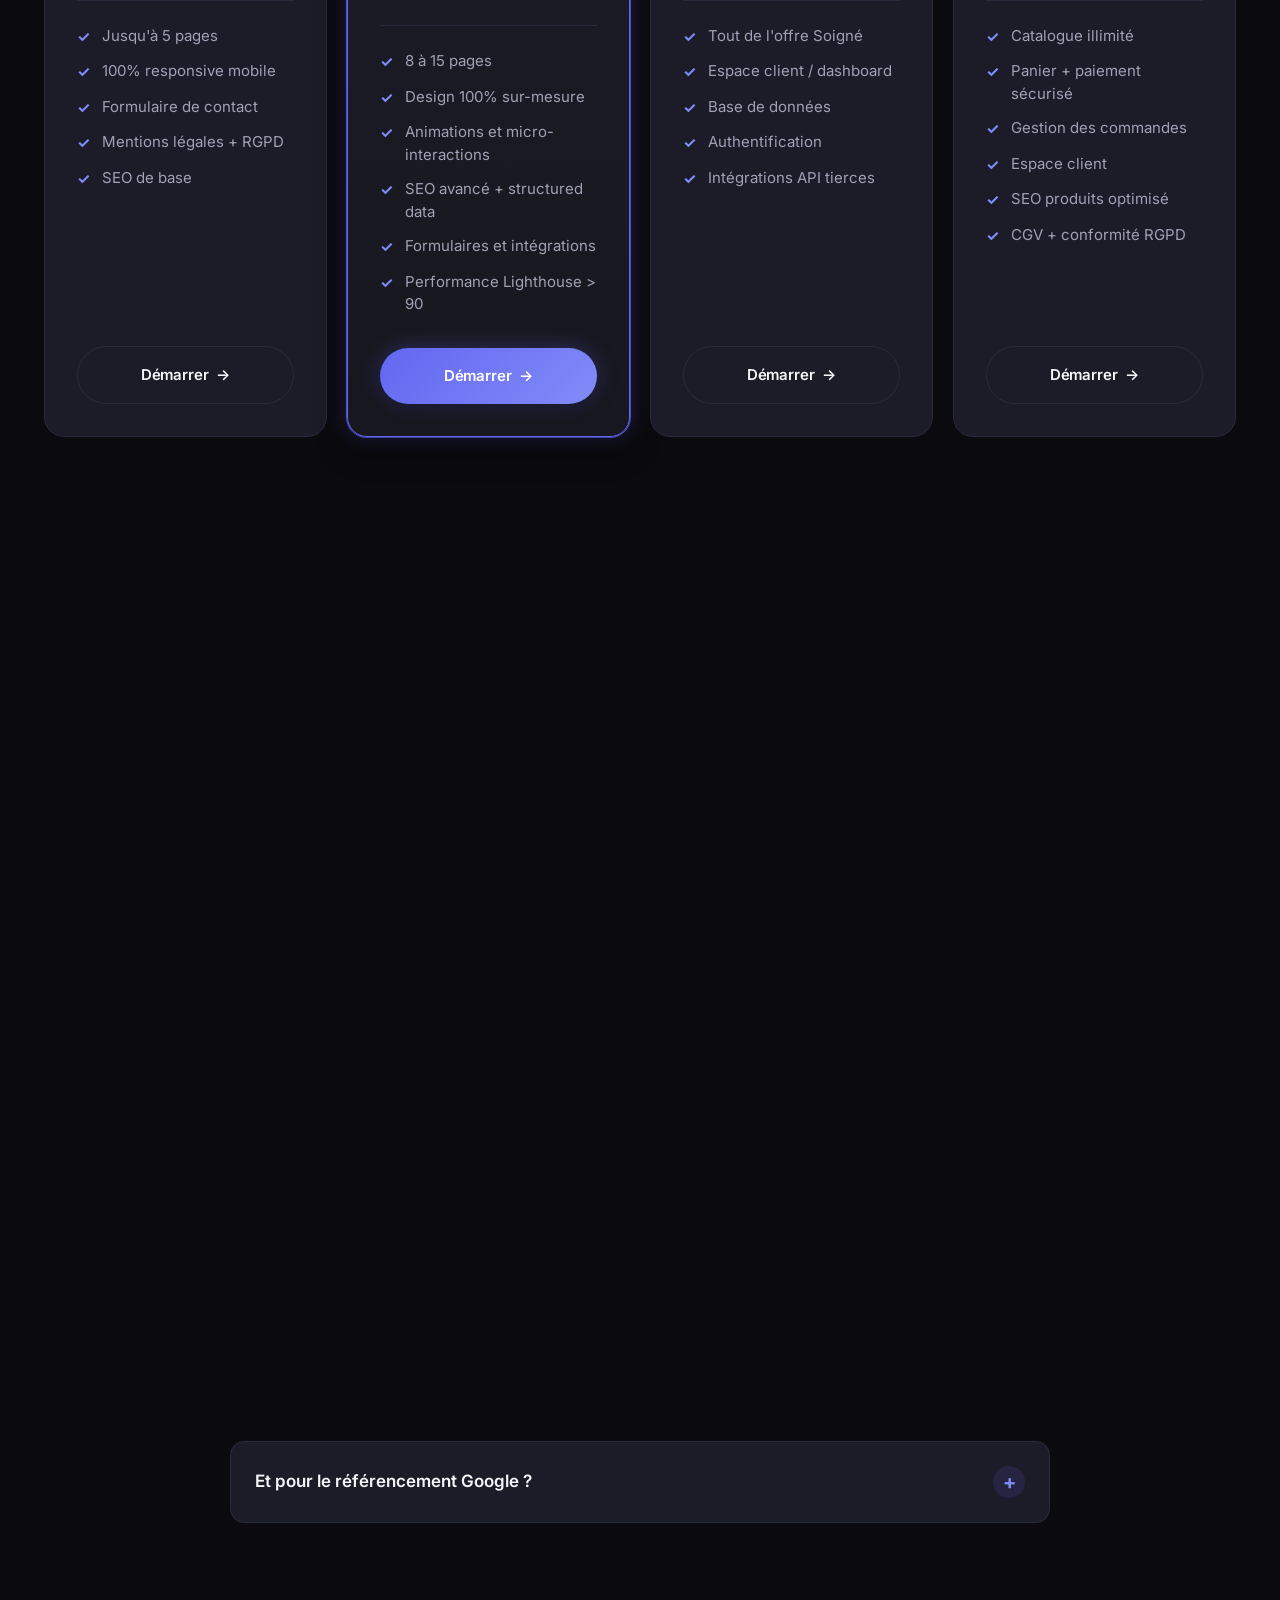
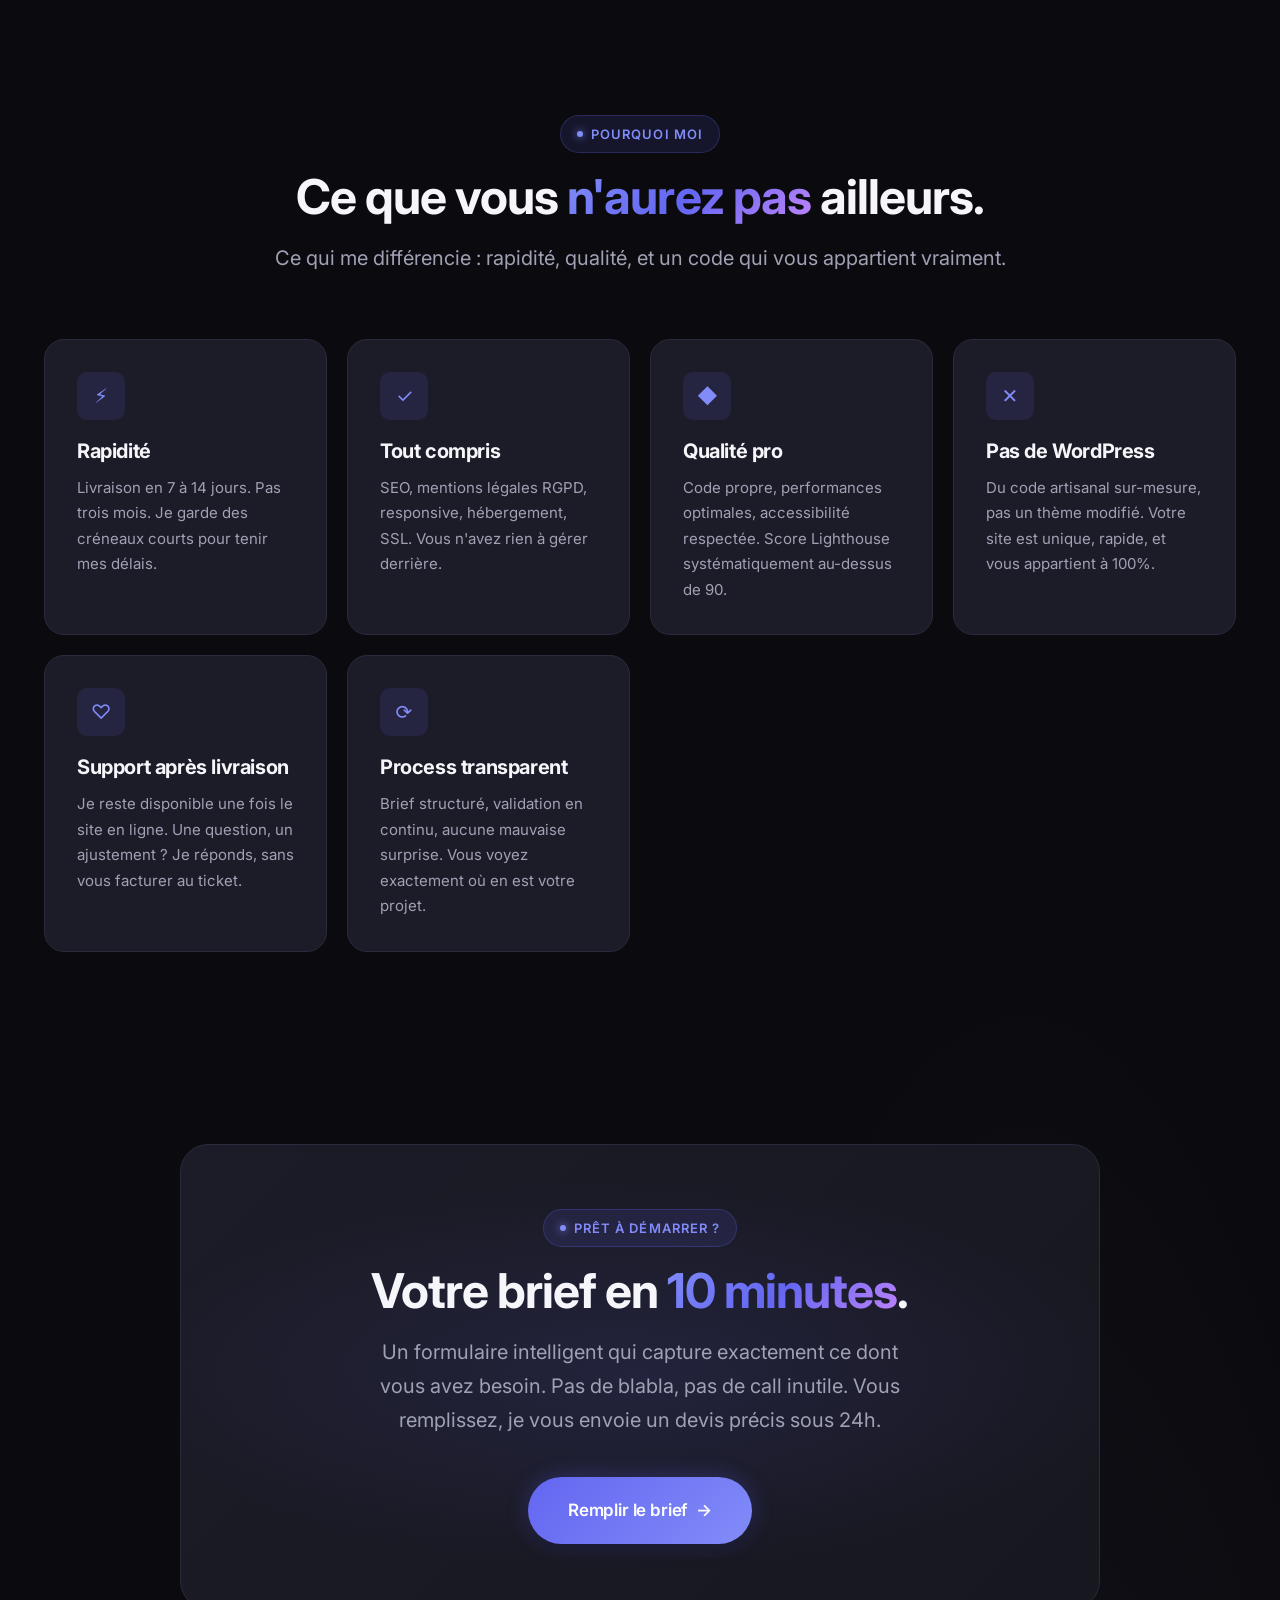
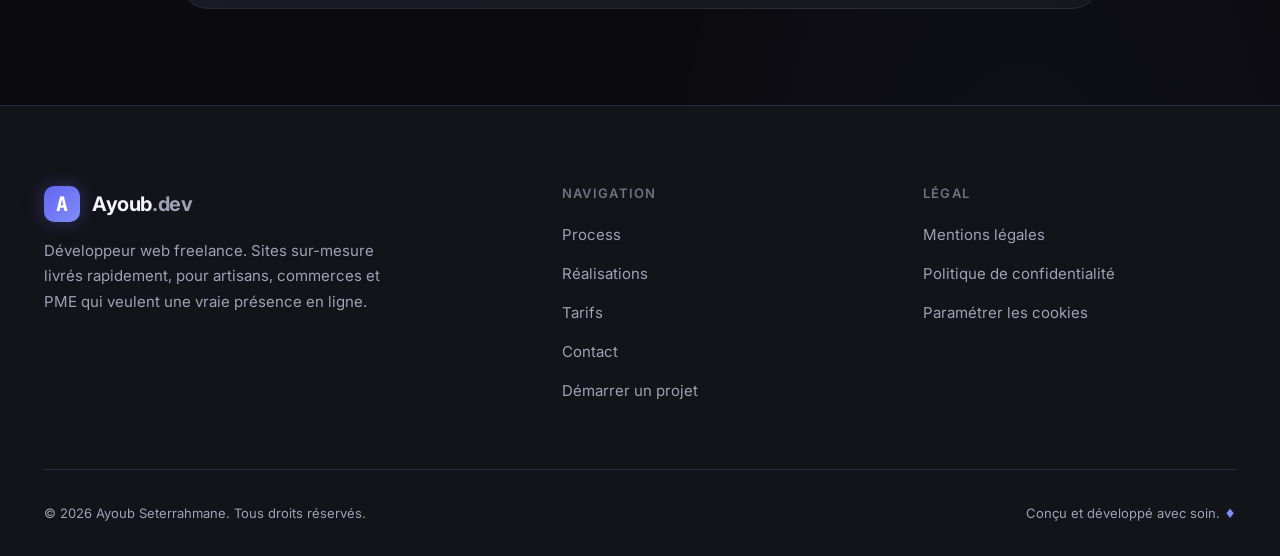
==== commit 756d6b64: "Ajout section démos sectorielles (6 cards) + FAQ (7 questions) - Nouvelle section 'Exemples par sect" ====
--- a/index.html
+++ b/index.html
@@ -139,8 +139,8 @@
               <span class="hero-stat-label">Score Lighthouse</span>
             </div>
             <div class="hero-stat">
-              <span class="hero-stat-value">0</span>
-              <span class="hero-stat-label">Template utilisé</span>
+              <span class="hero-stat-value">Zéro</span>
+              <span class="hero-stat-label">Template</span>
             </div>
           </div>
         </div>
@@ -197,21 +197,52 @@
           <!-- Presta Sweet -->
           <article class="project-card reveal">
             <div class="project-image" aria-hidden="true">
-              <svg viewBox="0 0 400 250" xmlns="http://www.w3.org/2000/svg">
+              <svg viewBox="0 0 400 250" xmlns="http://www.w3.org/2000/svg" preserveAspectRatio="xMidYMid slice">
                 <defs>
-                  <linearGradient id="ps-grad" x1="0%" y1="0%" x2="100%" y2="100%">
+                  <linearGradient id="ps-hero" x1="0%" y1="0%" x2="100%" y2="100%">
                     <stop offset="0%" stop-color="#ec4899"/>
                     <stop offset="100%" stop-color="#f97316"/>
                   </linearGradient>
+                  <linearGradient id="ps-btn" x1="0%" y1="0%" x2="100%" y2="0%">
+                    <stop offset="0%" stop-color="#ec4899"/>
+                    <stop offset="100%" stop-color="#f97316"/>
+                  </linearGradient>
                 </defs>
-                <rect width="400" height="250" fill="#1c1c28"/>
-                <rect x="40" y="30" width="320" height="20" rx="4" fill="url(#ps-grad)" opacity="0.9"/>
-                <rect x="40" y="60" width="200" height="10" rx="2" fill="#2a2a3d"/>
-                <rect x="40" y="95" width="145" height="90" rx="8" fill="#22222e"/>
-                <rect x="195" y="95" width="145" height="90" rx="8" fill="#22222e"/>
-                <circle cx="112" cy="135" r="20" fill="url(#ps-grad)" opacity="0.6"/>
-                <circle cx="267" cy="135" r="20" fill="url(#ps-grad)" opacity="0.6"/>
-                <rect x="40" y="200" width="100" height="30" rx="15" fill="url(#ps-grad)"/>
+                <!-- Browser chrome -->
+                <rect width="400" height="250" fill="#fffaf5"/>
+                <rect x="0" y="0" width="400" height="22" fill="#f5ede3"/>
+                <circle cx="10" cy="11" r="3" fill="#ff5f57"/>
+                <circle cx="22" cy="11" r="3" fill="#febc2e"/>
+                <circle cx="34" cy="11" r="3" fill="#28c840"/>
+                <rect x="60" y="5" width="180" height="12" rx="6" fill="white"/>
+                <text x="68" y="14" font-family="monospace" font-size="7" fill="#999">prestasweet.fr</text>
+                <!-- Nav -->
+                <text x="16" y="40" font-family="Georgia, serif" font-size="11" font-weight="bold" fill="#ec4899">Presta Sweet</text>
+                <rect x="240" y="33" width="40" height="3" fill="#ccc"/>
+                <rect x="290" y="33" width="40" height="3" fill="#ccc"/>
+                <rect x="340" y="33" width="40" height="3" fill="#ccc"/>
+                <!-- Hero -->
+                <rect x="0" y="55" width="400" height="90" fill="url(#ps-hero)"/>
+                <!-- Gonflables shapes -->
+                <circle cx="60" cy="100" r="28" fill="white" opacity="0.25"/>
+                <circle cx="340" cy="85" r="20" fill="white" opacity="0.2"/>
+                <circle cx="310" cy="120" r="14" fill="white" opacity="0.3"/>
+                <text x="200" y="95" text-anchor="middle" font-family="Georgia, serif" font-size="14" font-weight="bold" fill="white">Événements inoubliables</text>
+                <rect x="145" y="108" width="110" height="18" rx="9" fill="white"/>
+                <text x="200" y="120" text-anchor="middle" font-family="sans-serif" font-size="9" font-weight="bold" fill="#ec4899">Demander un devis</text>
+                <!-- Services cards -->
+                <rect x="20" y="160" width="110" height="70" rx="6" fill="#fff5eb" stroke="#f5ddc4"/>
+                <rect x="145" y="160" width="110" height="70" rx="6" fill="#fff5eb" stroke="#f5ddc4"/>
+                <rect x="270" y="160" width="110" height="70" rx="6" fill="#fff5eb" stroke="#f5ddc4"/>
+                <circle cx="75" cy="185" r="11" fill="url(#ps-hero)"/>
+                <circle cx="200" cy="185" r="11" fill="url(#ps-hero)"/>
+                <circle cx="325" cy="185" r="11" fill="url(#ps-hero)"/>
+                <rect x="45" y="205" width="60" height="4" rx="2" fill="#b99b83"/>
+                <rect x="170" y="205" width="60" height="4" rx="2" fill="#b99b83"/>
+                <rect x="295" y="205" width="60" height="4" rx="2" fill="#b99b83"/>
+                <rect x="55" y="213" width="40" height="3" rx="1" fill="#d4bfac"/>
+                <rect x="180" y="213" width="40" height="3" rx="1" fill="#d4bfac"/>
+                <rect x="305" y="213" width="40" height="3" rx="1" fill="#d4bfac"/>
               </svg>
             </div>
             <div class="project-content">
@@ -231,23 +262,47 @@
           <!-- Le Petit Bistrot -->
           <article class="project-card reveal reveal-delay-1">
             <div class="project-image" aria-hidden="true">
-              <svg viewBox="0 0 400 250" xmlns="http://www.w3.org/2000/svg">
+              <svg viewBox="0 0 400 250" xmlns="http://www.w3.org/2000/svg" preserveAspectRatio="xMidYMid slice">
                 <defs>
-                  <linearGradient id="lpb-grad" x1="0%" y1="0%" x2="100%" y2="100%">
+                  <linearGradient id="lpb-hero" x1="0%" y1="0%" x2="0%" y2="100%">
+                    <stop offset="0%" stop-color="#3d2817"/>
+                    <stop offset="100%" stop-color="#1a0f08"/>
+                  </linearGradient>
+                  <linearGradient id="lpb-btn" x1="0%" y1="0%" x2="100%" y2="0%">
                     <stop offset="0%" stop-color="#d4a574"/>
-                    <stop offset="100%" stop-color="#8b4513"/>
+                    <stop offset="100%" stop-color="#b8894d"/>
                   </linearGradient>
                 </defs>
-                <rect width="400" height="250" fill="#1c1c28"/>
-                <rect x="40" y="30" width="320" height="80" rx="8" fill="url(#lpb-grad)" opacity="0.3"/>
-                <text x="200" y="75" text-anchor="middle" fill="#d4a574" font-family="Georgia, serif" font-size="22" font-style="italic" font-weight="bold">Le Petit Bistrot</text>
-                <rect x="40" y="130" width="100" height="60" rx="6" fill="#22222e"/>
-                <rect x="150" y="130" width="100" height="60" rx="6" fill="#22222e"/>
-                <rect x="260" y="130" width="100" height="60" rx="6" fill="#22222e"/>
-                <circle cx="90" cy="160" r="10" fill="url(#lpb-grad)"/>
-                <circle cx="200" cy="160" r="10" fill="url(#lpb-grad)"/>
-                <circle cx="310" cy="160" r="10" fill="url(#lpb-grad)"/>
-                <rect x="150" y="210" width="100" height="25" rx="12" fill="url(#lpb-grad)"/>
+                <!-- Browser chrome -->
+                <rect width="400" height="250" fill="#faf6f0"/>
+                <rect x="0" y="0" width="400" height="22" fill="#ede4d3"/>
+                <circle cx="10" cy="11" r="3" fill="#ff5f57"/>
+                <circle cx="22" cy="11" r="3" fill="#febc2e"/>
+                <circle cx="34" cy="11" r="3" fill="#28c840"/>
+                <rect x="60" y="5" width="180" height="12" rx="6" fill="white"/>
+                <text x="68" y="14" font-family="monospace" font-size="7" fill="#999">lepetitbistrot.fr</text>
+                <!-- Hero -->
+                <rect x="0" y="22" width="400" height="110" fill="url(#lpb-hero)"/>
+                <!-- Ornement haut -->
+                <line x1="150" y1="45" x2="250" y2="45" stroke="#d4a574" stroke-width="1"/>
+                <circle cx="200" cy="45" r="3" fill="#d4a574"/>
+                <text x="200" y="80" text-anchor="middle" font-family="Georgia, serif" font-size="22" font-style="italic" font-weight="bold" fill="#d4a574">Le Petit Bistrot</text>
+                <text x="200" y="95" text-anchor="middle" font-family="Georgia, serif" font-size="7" fill="#a88860" letter-spacing="2">CUISINE LYONNAISE · DEPUIS 1985</text>
+                <rect x="160" y="108" width="80" height="16" rx="8" fill="url(#lpb-btn)"/>
+                <text x="200" y="119" text-anchor="middle" font-family="Georgia, serif" font-size="7" font-weight="bold" fill="white">RÉSERVER UNE TABLE</text>
+                <!-- Menu section -->
+                <text x="200" y="150" text-anchor="middle" font-family="Georgia, serif" font-size="11" font-style="italic" fill="#3d2817">Notre carte</text>
+                <line x1="180" y1="155" x2="220" y2="155" stroke="#d4a574" stroke-width="1"/>
+                <!-- Menu items -->
+                <rect x="30" y="168" width="170" height="6" rx="1" fill="#3d2817"/>
+                <rect x="30" y="179" width="120" height="4" rx="1" fill="#a88860"/>
+                <text x="370" y="176" text-anchor="end" font-family="Georgia, serif" font-size="9" font-weight="bold" fill="#8b4513">18 €</text>
+                <rect x="30" y="195" width="150" height="6" rx="1" fill="#3d2817"/>
+                <rect x="30" y="206" width="130" height="4" rx="1" fill="#a88860"/>
+                <text x="370" y="203" text-anchor="end" font-family="Georgia, serif" font-size="9" font-weight="bold" fill="#8b4513">22 €</text>
+                <rect x="30" y="222" width="140" height="6" rx="1" fill="#3d2817"/>
+                <rect x="30" y="233" width="110" height="4" rx="1" fill="#a88860"/>
+                <text x="370" y="230" text-anchor="end" font-family="Georgia, serif" font-size="9" font-weight="bold" fill="#8b4513">14 €</text>
               </svg>
             </div>
             <div class="project-content">
@@ -259,7 +314,7 @@
               <h3>Le Petit Bistrot</h3>
               <p>Site vitrine complet pour un restaurant lyonnais : accueil, menu, horaires, contact. SEO local avec schema.org Restaurant, JSON-LD structuré, mentions légales et politique de confidentialité conformes RGPD.</p>
               <span class="project-link">
-                Projet démonstration <span aria-hidden="true">→</span>
+                Démo sectorielle <span aria-hidden="true">→</span>
               </span>
             </div>
           </article>
@@ -274,6 +329,305 @@
                 Démarrer
                 <span class="btn-arrow" aria-hidden="true">→</span>
               </a>
+            </div>
+          </article>
+        </div>
+      </div>
+    </section>
+
+    <!-- DEMOS SECTORIELLES -->
+    <section class="section" id="demos">
+      <div class="container">
+        <div class="section-header reveal">
+          <span class="eyebrow">Exemples par secteur</span>
+          <h2>Ce que je peux <span class="gradient-text">construire pour vous</span>.</h2>
+          <p>Des démos réalistes par secteur d'activité — pas des clients livrés, juste un aperçu de ce que je sais faire pour votre métier.</p>
+        </div>
+
+        <div class="demos-grid">
+          <!-- Restaurant -->
+          <article class="demo-card reveal">
+            <div class="demo-mockup" aria-hidden="true">
+              <svg viewBox="0 0 400 250" xmlns="http://www.w3.org/2000/svg" preserveAspectRatio="xMidYMid slice">
+                <defs>
+                  <linearGradient id="resto-hero" x1="0%" y1="0%" x2="0%" y2="100%">
+                    <stop offset="0%" stop-color="#2a1810"/>
+                    <stop offset="100%" stop-color="#8b4513"/>
+                  </linearGradient>
+                </defs>
+                <rect width="400" height="250" fill="#fff8ec"/>
+                <rect x="0" y="0" width="400" height="22" fill="#f0e3c8"/>
+                <circle cx="10" cy="11" r="3" fill="#ff5f57"/>
+                <circle cx="22" cy="11" r="3" fill="#febc2e"/>
+                <circle cx="34" cy="11" r="3" fill="#28c840"/>
+                <rect x="0" y="22" width="400" height="100" fill="url(#resto-hero)"/>
+                <text x="200" y="65" text-anchor="middle" font-family="Georgia, serif" font-size="18" font-style="italic" font-weight="bold" fill="#d4a574">La Trattoria</text>
+                <text x="200" y="82" text-anchor="middle" font-family="serif" font-size="7" fill="#c4a484" letter-spacing="1.5">CUISINE ITALIENNE AUTHENTIQUE</text>
+                <rect x="160" y="92" width="80" height="18" rx="9" fill="#d4a574"/>
+                <text x="200" y="104" text-anchor="middle" font-family="serif" font-size="8" font-weight="bold" fill="white">VOIR LA CARTE</text>
+                <text x="30" y="145" font-family="Georgia, serif" font-size="10" font-weight="bold" fill="#2a1810">Nos plats signatures</text>
+                <rect x="30" y="155" width="110" height="75" rx="4" fill="#f5e6c8"/>
+                <rect x="145" y="155" width="110" height="75" rx="4" fill="#f5e6c8"/>
+                <rect x="260" y="155" width="110" height="75" rx="4" fill="#f5e6c8"/>
+                <circle cx="85" cy="185" r="15" fill="#c41e3a" opacity="0.3"/>
+                <circle cx="200" cy="185" r="15" fill="#8b4513" opacity="0.4"/>
+                <circle cx="315" cy="185" r="15" fill="#d4a574" opacity="0.6"/>
+                <rect x="55" y="210" width="60" height="4" rx="1" fill="#8b4513"/>
+                <rect x="170" y="210" width="60" height="4" rx="1" fill="#8b4513"/>
+                <rect x="285" y="210" width="60" height="4" rx="1" fill="#8b4513"/>
+                <rect x="70" y="218" width="30" height="3" rx="1" fill="#c41e3a"/>
+                <rect x="185" y="218" width="30" height="3" rx="1" fill="#c41e3a"/>
+                <rect x="300" y="218" width="30" height="3" rx="1" fill="#c41e3a"/>
+              </svg>
+            </div>
+            <div class="demo-content">
+              <div class="demo-sector">Restaurant</div>
+              <h3>Ambiance chaleureuse, menu qui donne faim</h3>
+              <p>Carte interactive, galerie plats, réservation en ligne, SEO local pour être trouvé sur Google Maps.</p>
+            </div>
+          </article>
+
+          <!-- Artisan -->
+          <article class="demo-card reveal reveal-delay-1">
+            <div class="demo-mockup" aria-hidden="true">
+              <svg viewBox="0 0 400 250" xmlns="http://www.w3.org/2000/svg" preserveAspectRatio="xMidYMid slice">
+                <rect width="400" height="250" fill="#faf6ef"/>
+                <rect x="0" y="0" width="400" height="22" fill="#ebe1cd"/>
+                <circle cx="10" cy="11" r="3" fill="#ff5f57"/>
+                <circle cx="22" cy="11" r="3" fill="#febc2e"/>
+                <circle cx="34" cy="11" r="3" fill="#28c840"/>
+                <rect x="0" y="22" width="400" height="45" fill="#f0e6d2"/>
+                <text x="30" y="50" font-family="Georgia, serif" font-size="13" font-weight="bold" fill="#5d4037">Atelier Dubois</text>
+                <text x="30" y="60" font-family="sans-serif" font-size="6" fill="#8d6e63" letter-spacing="1">MENUISERIE ARTISANALE</text>
+                <rect x="310" y="38" width="70" height="18" rx="9" fill="#5d4037"/>
+                <text x="345" y="50" text-anchor="middle" font-family="sans-serif" font-size="7" font-weight="bold" fill="white">DEVIS GRATUIT</text>
+                <!-- Portfolio grid -->
+                <text x="30" y="90" font-family="Georgia, serif" font-size="10" font-weight="bold" fill="#5d4037">Nos réalisations</text>
+                <rect x="30" y="100" width="80" height="60" rx="4" fill="#8d6e63"/>
+                <rect x="115" y="100" width="80" height="60" rx="4" fill="#a1887f"/>
+                <rect x="200" y="100" width="80" height="60" rx="4" fill="#6d4c41"/>
+                <rect x="285" y="100" width="80" height="60" rx="4" fill="#795548"/>
+                <rect x="30" y="165" width="80" height="60" rx="4" fill="#a1887f"/>
+                <rect x="115" y="165" width="80" height="60" rx="4" fill="#5d4037"/>
+                <rect x="200" y="165" width="80" height="60" rx="4" fill="#8d6e63"/>
+                <rect x="285" y="165" width="80" height="60" rx="4" fill="#6d4c41"/>
+                <!-- Motif bois -->
+                <line x1="40" y1="110" x2="100" y2="110" stroke="#5d4037" stroke-width="1" opacity="0.3"/>
+                <line x1="40" y1="120" x2="100" y2="120" stroke="#5d4037" stroke-width="1" opacity="0.3"/>
+                <line x1="125" y1="115" x2="185" y2="115" stroke="#6d4c41" stroke-width="1" opacity="0.3"/>
+                <line x1="125" y1="125" x2="185" y2="125" stroke="#6d4c41" stroke-width="1" opacity="0.3"/>
+              </svg>
+            </div>
+            <div class="demo-content">
+              <div class="demo-sector">Artisan</div>
+              <h3>Portfolio visuel qui met en valeur le travail</h3>
+              <p>Galerie de réalisations, formulaire de devis, témoignages clients, zone d'intervention affichée clairement.</p>
+            </div>
+          </article>
+
+          <!-- Coach -->
+          <article class="demo-card reveal reveal-delay-2">
+            <div class="demo-mockup" aria-hidden="true">
+              <svg viewBox="0 0 400 250" xmlns="http://www.w3.org/2000/svg" preserveAspectRatio="xMidYMid slice">
+                <defs>
+                  <linearGradient id="coach-hero" x1="0%" y1="0%" x2="100%" y2="100%">
+                    <stop offset="0%" stop-color="#d97706"/>
+                    <stop offset="100%" stop-color="#f59e0b"/>
+                  </linearGradient>
+                </defs>
+                <rect width="400" height="250" fill="#fffbeb"/>
+                <rect x="0" y="0" width="400" height="22" fill="#fef3c7"/>
+                <circle cx="10" cy="11" r="3" fill="#ff5f57"/>
+                <circle cx="22" cy="11" r="3" fill="#febc2e"/>
+                <circle cx="34" cy="11" r="3" fill="#28c840"/>
+                <!-- Header -->
+                <text x="30" y="50" font-family="sans-serif" font-size="12" font-weight="bold" fill="#92400e">Sarah M.</text>
+                <text x="30" y="62" font-family="sans-serif" font-size="7" fill="#d97706">Coach en performance</text>
+                <!-- Hero with portrait placeholder + text -->
+                <rect x="0" y="75" width="400" height="100" fill="url(#coach-hero)"/>
+                <circle cx="100" cy="125" r="35" fill="white" opacity="0.9"/>
+                <circle cx="100" cy="115" r="12" fill="#d97706"/>
+                <path d="M 75 140 Q 100 120 125 140 L 125 160 L 75 160 Z" fill="#d97706"/>
+                <text x="165" y="115" font-family="sans-serif" font-size="12" font-weight="bold" fill="white">Atteignez vos</text>
+                <text x="165" y="130" font-family="sans-serif" font-size="12" font-weight="bold" fill="white">objectifs en 90j</text>
+                <rect x="165" y="142" width="90" height="18" rx="9" fill="white"/>
+                <text x="210" y="154" text-anchor="middle" font-family="sans-serif" font-size="7" font-weight="bold" fill="#d97706">RÉSERVER UN APPEL</text>
+                <!-- Témoignages -->
+                <rect x="25" y="185" width="170" height="55" rx="6" fill="#fef3c7" stroke="#fde68a"/>
+                <rect x="205" y="185" width="170" height="55" rx="6" fill="#fef3c7" stroke="#fde68a"/>
+                <text x="35" y="200" font-family="serif" font-size="11" fill="#d97706">★★★★★</text>
+                <text x="215" y="200" font-family="serif" font-size="11" fill="#d97706">★★★★★</text>
+                <rect x="35" y="208" width="140" height="3" rx="1" fill="#92400e"/>
+                <rect x="35" y="216" width="120" height="3" rx="1" fill="#92400e" opacity="0.6"/>
+                <rect x="35" y="224" width="100" height="3" rx="1" fill="#92400e" opacity="0.6"/>
+                <rect x="215" y="208" width="140" height="3" rx="1" fill="#92400e"/>
+                <rect x="215" y="216" width="130" height="3" rx="1" fill="#92400e" opacity="0.6"/>
+                <rect x="215" y="224" width="110" height="3" rx="1" fill="#92400e" opacity="0.6"/>
+              </svg>
+            </div>
+            <div class="demo-content">
+              <div class="demo-sector">Coach · Consultant</div>
+              <h3>Personnalité forte, preuves sociales visibles</h3>
+              <p>Hero impactant, parcours et méthode, témoignages clients, système de réservation d'appel découverte.</p>
+            </div>
+          </article>
+
+          <!-- E-commerce -->
+          <article class="demo-card reveal">
+            <div class="demo-mockup" aria-hidden="true">
+              <svg viewBox="0 0 400 250" xmlns="http://www.w3.org/2000/svg" preserveAspectRatio="xMidYMid slice">
+                <rect width="400" height="250" fill="#ffffff"/>
+                <rect x="0" y="0" width="400" height="22" fill="#f5f5f5"/>
+                <circle cx="10" cy="11" r="3" fill="#ff5f57"/>
+                <circle cx="22" cy="11" r="3" fill="#febc2e"/>
+                <circle cx="34" cy="11" r="3" fill="#28c840"/>
+                <!-- Header minimaliste -->
+                <rect x="0" y="22" width="400" height="32" fill="#000000"/>
+                <text x="30" y="43" font-family="sans-serif" font-size="11" font-weight="800" fill="white" letter-spacing="2">MAISON·NEUF</text>
+                <circle cx="340" cy="38" r="7" fill="none" stroke="white" stroke-width="1.5"/>
+                <circle cx="362" cy="38" r="7" fill="none" stroke="white" stroke-width="1.5"/>
+                <text x="362" y="41" text-anchor="middle" font-family="sans-serif" font-size="6" font-weight="bold" fill="white">2</text>
+                <text x="340" y="41" text-anchor="middle" font-family="sans-serif" font-size="7" fill="white">☰</text>
+                <!-- Filtres -->
+                <rect x="30" y="70" width="50" height="14" rx="7" fill="#000" />
+                <text x="55" y="80" text-anchor="middle" font-family="sans-serif" font-size="6" font-weight="bold" fill="white">TOUS</text>
+                <rect x="86" y="70" width="50" height="14" rx="7" fill="#f5f5f5" stroke="#ddd"/>
+                <text x="111" y="80" text-anchor="middle" font-family="sans-serif" font-size="6" fill="#666">HOMME</text>
+                <rect x="142" y="70" width="50" height="14" rx="7" fill="#f5f5f5" stroke="#ddd"/>
+                <text x="167" y="80" text-anchor="middle" font-family="sans-serif" font-size="6" fill="#666">FEMME</text>
+                <!-- Product grid -->
+                <rect x="30" y="95" width="80" height="95" rx="2" fill="#e8e8e8"/>
+                <rect x="115" y="95" width="80" height="95" rx="2" fill="#d4d4d4"/>
+                <rect x="200" y="95" width="80" height="95" rx="2" fill="#e8e8e8"/>
+                <rect x="285" y="95" width="85" height="95" rx="2" fill="#c8c8c8"/>
+                <!-- Product info -->
+                <rect x="30" y="195" width="60" height="4" fill="#000"/>
+                <text x="30" y="212" font-family="sans-serif" font-size="8" font-weight="700" fill="#000">89 €</text>
+                <rect x="115" y="195" width="55" height="4" fill="#000"/>
+                <text x="115" y="212" font-family="sans-serif" font-size="8" font-weight="700" fill="#000">129 €</text>
+                <rect x="200" y="195" width="65" height="4" fill="#000"/>
+                <text x="200" y="212" font-family="sans-serif" font-size="8" font-weight="700" fill="#000">45 €</text>
+                <rect x="285" y="195" width="70" height="4" fill="#000"/>
+                <text x="285" y="212" font-family="sans-serif" font-size="8" font-weight="700" fill="#000">199 €</text>
+                <!-- Badge promo -->
+                <rect x="196" y="98" width="32" height="12" fill="#ef4444"/>
+                <text x="212" y="107" text-anchor="middle" font-family="sans-serif" font-size="6" font-weight="800" fill="white">-20%</text>
+              </svg>
+            </div>
+            <div class="demo-content">
+              <div class="demo-sector">E-commerce</div>
+              <h3>Design minimaliste qui fait vendre</h3>
+              <p>Catalogue filtrable, panier, paiement Stripe sécurisé, gestion des commandes. CGV et RGPD inclus.</p>
+            </div>
+          </article>
+
+          <!-- Photographe -->
+          <article class="demo-card reveal reveal-delay-1">
+            <div class="demo-mockup" aria-hidden="true">
+              <svg viewBox="0 0 400 250" xmlns="http://www.w3.org/2000/svg" preserveAspectRatio="xMidYMid slice">
+                <defs>
+                  <linearGradient id="photo-1" x1="0%" y1="0%" x2="100%" y2="100%">
+                    <stop offset="0%" stop-color="#1e293b"/>
+                    <stop offset="100%" stop-color="#334155"/>
+                  </linearGradient>
+                  <linearGradient id="photo-2" x1="0%" y1="0%" x2="100%" y2="100%">
+                    <stop offset="0%" stop-color="#7c2d12"/>
+                    <stop offset="100%" stop-color="#431407"/>
+                  </linearGradient>
+                  <linearGradient id="photo-3" x1="0%" y1="0%" x2="100%" y2="100%">
+                    <stop offset="0%" stop-color="#0c4a6e"/>
+                    <stop offset="100%" stop-color="#082f49"/>
+                  </linearGradient>
+                  <linearGradient id="photo-4" x1="0%" y1="0%" x2="100%" y2="100%">
+                    <stop offset="0%" stop-color="#44403c"/>
+                    <stop offset="100%" stop-color="#1c1917"/>
+                  </linearGradient>
+                </defs>
+                <rect width="400" height="250" fill="#0a0a0a"/>
+                <rect x="0" y="0" width="400" height="22" fill="#1a1a1a"/>
+                <circle cx="10" cy="11" r="3" fill="#ff5f57"/>
+                <circle cx="22" cy="11" r="3" fill="#febc2e"/>
+                <circle cx="34" cy="11" r="3" fill="#28c840"/>
+                <!-- Nav -->
+                <text x="30" y="45" font-family="serif" font-size="13" font-style="italic" font-weight="bold" fill="white">Julien Moreau</text>
+                <text x="30" y="57" font-family="sans-serif" font-size="6" fill="#888" letter-spacing="1">PHOTOGRAPHE DE MARIAGE</text>
+                <text x="260" y="50" font-family="sans-serif" font-size="7" fill="#888" letter-spacing="1">GALERIES</text>
+                <text x="310" y="50" font-family="sans-serif" font-size="7" fill="#888" letter-spacing="1">TARIFS</text>
+                <text x="355" y="50" font-family="sans-serif" font-size="7" fill="white" letter-spacing="1">CONTACT</text>
+                <!-- Portfolio grid épuré -->
+                <rect x="20" y="75" width="115" height="140" fill="url(#photo-1)"/>
+                <rect x="140" y="75" width="115" height="85" fill="url(#photo-2)"/>
+                <rect x="140" y="165" width="115" height="50" fill="url(#photo-3)"/>
+                <rect x="260" y="75" width="120" height="140" fill="url(#photo-4)"/>
+                <!-- Silhouettes pour donner vie -->
+                <circle cx="77" cy="135" r="15" fill="#000" opacity="0.3"/>
+                <path d="M 62 150 Q 77 140 92 150 L 92 175 L 62 175 Z" fill="#000" opacity="0.3"/>
+                <circle cx="197" cy="110" r="12" fill="#000" opacity="0.3"/>
+                <path d="M 185 122 Q 197 115 210 122 L 210 145 L 185 145 Z" fill="#000" opacity="0.3"/>
+                <!-- Footer -->
+                <text x="200" y="235" text-anchor="middle" font-family="serif" font-size="8" font-style="italic" fill="#666">Capturer l'instant, éterniser l'émotion</text>
+              </svg>
+            </div>
+            <div class="demo-content">
+              <div class="demo-sector">Photographe</div>
+              <h3>Galerie full-screen qui laisse parler l'image</h3>
+              <p>Portfolio ultra-visuel, réservation de séance, prix des prestations, espace client privé avec galerie protégée.</p>
+            </div>
+          </article>
+
+          <!-- Association -->
+          <article class="demo-card reveal reveal-delay-2">
+            <div class="demo-mockup" aria-hidden="true">
+              <svg viewBox="0 0 400 250" xmlns="http://www.w3.org/2000/svg" preserveAspectRatio="xMidYMid slice">
+                <defs>
+                  <linearGradient id="asso-hero" x1="0%" y1="0%" x2="100%" y2="100%">
+                    <stop offset="0%" stop-color="#0369a1"/>
+                    <stop offset="100%" stop-color="#06b6d4"/>
+                  </linearGradient>
+                </defs>
+                <rect width="400" height="250" fill="#f0f9ff"/>
+                <rect x="0" y="0" width="400" height="22" fill="#e0f2fe"/>
+                <circle cx="10" cy="11" r="3" fill="#ff5f57"/>
+                <circle cx="22" cy="11" r="3" fill="#febc2e"/>
+                <circle cx="34" cy="11" r="3" fill="#28c840"/>
+                <!-- Header -->
+                <circle cx="42" cy="48" r="14" fill="url(#asso-hero)"/>
+                <path d="M 36 48 L 42 54 L 50 42" stroke="white" stroke-width="2.5" fill="none" stroke-linecap="round"/>
+                <text x="65" y="46" font-family="sans-serif" font-size="11" font-weight="bold" fill="#0369a1">Solidarité +</text>
+                <text x="65" y="56" font-family="sans-serif" font-size="6" fill="#0891b2">Association loi 1901</text>
+                <rect x="280" y="38" width="95" height="18" rx="9" fill="url(#asso-hero)"/>
+                <text x="327" y="50" text-anchor="middle" font-family="sans-serif" font-size="7" font-weight="bold" fill="white">♥ FAIRE UN DON</text>
+                <!-- Hero -->
+                <rect x="0" y="72" width="400" height="78" fill="url(#asso-hero)"/>
+                <text x="200" y="105" text-anchor="middle" font-family="sans-serif" font-size="13" font-weight="bold" fill="white">Ensemble, agissons localement</text>
+                <text x="200" y="121" text-anchor="middle" font-family="sans-serif" font-size="8" fill="#d4f0ff">Rejoignez nos 250 bénévoles actifs</text>
+                <rect x="140" y="130" width="55" height="14" rx="7" fill="white"/>
+                <text x="167" y="140" text-anchor="middle" font-family="sans-serif" font-size="7" font-weight="bold" fill="#0369a1">ADHÉRER</text>
+                <rect x="205" y="130" width="55" height="14" rx="7" fill="none" stroke="white" stroke-width="1.5"/>
+                <text x="232" y="140" text-anchor="middle" font-family="sans-serif" font-size="7" font-weight="bold" fill="white">EN SAVOIR +</text>
+                <!-- Chiffres clés -->
+                <text x="85" y="175" text-anchor="middle" font-family="sans-serif" font-size="15" font-weight="800" fill="#0369a1">250+</text>
+                <text x="85" y="185" text-anchor="middle" font-family="sans-serif" font-size="6" fill="#0891b2">bénévoles</text>
+                <text x="200" y="175" text-anchor="middle" font-family="sans-serif" font-size="15" font-weight="800" fill="#0369a1">12k€</text>
+                <text x="200" y="185" text-anchor="middle" font-family="sans-serif" font-size="6" fill="#0891b2">récoltés 2026</text>
+                <text x="315" y="175" text-anchor="middle" font-family="sans-serif" font-size="15" font-weight="800" fill="#0369a1">45</text>
+                <text x="315" y="185" text-anchor="middle" font-family="sans-serif" font-size="6" fill="#0891b2">actions/an</text>
+                <!-- Événements -->
+                <rect x="25" y="200" width="108" height="40" rx="4" fill="white" stroke="#bae6fd"/>
+                <rect x="146" y="200" width="108" height="40" rx="4" fill="white" stroke="#bae6fd"/>
+                <rect x="267" y="200" width="108" height="40" rx="4" fill="white" stroke="#bae6fd"/>
+                <text x="35" y="214" font-family="sans-serif" font-size="6" font-weight="bold" fill="#0369a1">12 MAI</text>
+                <text x="35" y="226" font-family="sans-serif" font-size="7" font-weight="bold" fill="#1e293b">Maraude</text>
+                <text x="156" y="214" font-family="sans-serif" font-size="6" font-weight="bold" fill="#0369a1">20 MAI</text>
+                <text x="156" y="226" font-family="sans-serif" font-size="7" font-weight="bold" fill="#1e293b">Collecte</text>
+                <text x="277" y="214" font-family="sans-serif" font-size="6" font-weight="bold" fill="#0369a1">2 JUIN</text>
+                <text x="277" y="226" font-family="sans-serif" font-size="7" font-weight="bold" fill="#1e293b">AG annuelle</text>
+              </svg>
+            </div>
+            <div class="demo-content">
+              <div class="demo-sector">Association</div>
+              <h3>Mission claire, engagement facilité</h3>
+              <p>Hero émotionnel, impact chiffré, agenda des événements, système de don sécurisé, formulaire d'adhésion.</p>
             </div>
           </article>
         </div>
@@ -380,6 +734,106 @@
       </div>
     </section>
 
+    <!-- FAQ -->
+    <section class="section" id="faq">
+      <div class="container">
+        <div class="section-header reveal">
+          <span class="eyebrow">FAQ</span>
+          <h2>Les <span class="gradient-text">questions fréquentes</span>.</h2>
+          <p>Tout ce qu'il faut savoir avant de démarrer votre projet.</p>
+        </div>
+
+        <div class="faq-list">
+          <details class="faq-item reveal">
+            <summary class="faq-question">
+              <span>Quels sont les délais de livraison ?</span>
+              <span class="faq-icon" aria-hidden="true">+</span>
+            </summary>
+            <div class="faq-answer">
+              <p>En général, un site vitrine est livré entre <strong>7 et 14 jours</strong> après réception de votre brief complet et des contenus (textes, photos, logo).</p>
+              <p>Un site e-commerce ou avec fonctionnalités personnalisées demande plutôt <strong>3 à 4 semaines</strong>. Je vous donne un planning précis dès le devis, et je le respecte.</p>
+            </div>
+          </details>
+
+          <details class="faq-item reveal reveal-delay-1">
+            <summary class="faq-question">
+              <span>Combien de révisions sont incluses ?</span>
+              <span class="faq-icon" aria-hidden="true">+</span>
+            </summary>
+            <div class="faq-answer">
+              <p><strong>2 séries de révisions sont incluses</strong> dans tous les forfaits. Ça couvre largement 95% des projets.</p>
+              <p>Au-delà, les ajustements supplémentaires sont facturés à l'heure (tarif précisé dans le devis). Mais dans les faits, ça arrive rarement : le brief initial capture bien l'essentiel et évite les allers-retours inutiles.</p>
+            </div>
+          </details>
+
+          <details class="faq-item reveal reveal-delay-2">
+            <summary class="faq-question">
+              <span>Comment fonctionne le paiement ?</span>
+              <span class="faq-icon" aria-hidden="true">+</span>
+            </summary>
+            <div class="faq-answer">
+              <p>Le paiement se fait en deux temps :</p>
+              <ul>
+                <li><strong>50% d'acompte</strong> à la signature du devis (lance la production)</li>
+                <li><strong>50% à la livraison</strong>, avant la mise en ligne définitive</li>
+              </ul>
+              <p>Virement bancaire ou carte. Vous recevez une facture conforme pour votre comptabilité.</p>
+            </div>
+          </details>
+
+          <details class="faq-item reveal">
+            <summary class="faq-question">
+              <span>Y a-t-il une garantie après livraison ?</span>
+              <span class="faq-icon" aria-hidden="true">+</span>
+            </summary>
+            <div class="faq-answer">
+              <p>Oui. <strong>30 jours de garantie</strong> à compter de la mise en ligne. Pendant cette période, tout bug, ajustement technique ou correction est pris en charge gratuitement.</p>
+              <p>Au-delà, je reste disponible pour les évolutions — tarif horaire transparent, pas de frais cachés ni de contrat de maintenance imposé.</p>
+            </div>
+          </details>
+
+          <details class="faq-item reveal reveal-delay-1">
+            <summary class="faq-question">
+              <span>Que dois-je fournir de mon côté ?</span>
+              <span class="faq-icon" aria-hidden="true">+</span>
+            </summary>
+            <div class="faq-answer">
+              <p>Pour démarrer efficacement, il me faut :</p>
+              <ul>
+                <li><strong>Les textes</strong> (présentation, services, à propos) — je peux vous aider à les rédiger si besoin</li>
+                <li><strong>Les photos</strong> en bonne qualité (équipe, produits, locaux) — ou je vous oriente vers des banques d'images pro</li>
+                <li><strong>Votre logo</strong> (ou je peux vous en créer un simple)</li>
+                <li><strong>Vos coordonnées</strong> (SIRET, adresse, téléphone, email)</li>
+              </ul>
+              <p>Si vous n'avez pas tout, on s'adapte. L'important c'est de démarrer, on complète au fur et à mesure.</p>
+            </div>
+          </details>
+
+          <details class="faq-item reveal reveal-delay-2">
+            <summary class="faq-question">
+              <span>L'hébergement et le nom de domaine sont-ils inclus ?</span>
+              <span class="faq-icon" aria-hidden="true">+</span>
+            </summary>
+            <div class="faq-answer">
+              <p><strong>La configuration est incluse</strong>. Je m'occupe de tout : mise en ligne, certificat SSL, paramétrage DNS.</p>
+              <p>Les frais annuels (hébergement + domaine, ~30-60€/an selon la formule) sont à votre charge et vous restent acquis — <strong>le site vous appartient à 100%</strong>. Pas de dépendance, vous pouvez changer de prestataire quand vous voulez.</p>
+            </div>
+          </details>
+
+          <details class="faq-item reveal">
+            <summary class="faq-question">
+              <span>Et pour le référencement Google ?</span>
+              <span class="faq-icon" aria-hidden="true">+</span>
+            </summary>
+            <div class="faq-answer">
+              <p>Le <strong>SEO technique est inclus</strong> dans tous les forfaits : balises meta, structured data, sitemap, vitesse de chargement optimisée, mobile-first, accessibilité.</p>
+              <p>Ça vous donne les meilleures bases possibles. Le référencement naturel dépend ensuite de votre activité et de la concurrence sur vos mots-clés. Sur demande, je propose aussi un accompagnement SEO après livraison.</p>
+            </div>
+          </details>
+        </div>
+      </div>
+    </section>
+
     <!-- POURQUOI MOI -->
     <section class="section" id="pourquoi">
       <div class="container">
--- a/css/style.css
+++ b/css/style.css
@@ -657,6 +657,135 @@
 .project-placeholder h3 { margin-bottom: var(--sp-3); color: var(--text-muted); }
 .project-placeholder p { margin-bottom: var(--sp-5); }
 
+/* ==================== DEMOS SECTORIELLES ==================== */
+.demos-grid {
+  display: grid;
+  grid-template-columns: repeat(auto-fit, minmax(320px, 1fr));
+  gap: var(--sp-6);
+}
+
+.demo-card {
+  position: relative;
+  background: var(--card);
+  border: 1px solid var(--border);
+  border-radius: var(--r-xl);
+  overflow: hidden;
+  transition: all var(--t-base);
+  display: flex;
+  flex-direction: column;
+}
+.demo-card:hover {
+  border-color: var(--accent);
+  transform: translateY(-6px);
+  box-shadow: var(--shadow-xl);
+}
+
+.demo-mockup {
+  aspect-ratio: 16 / 10;
+  background: var(--surface);
+  position: relative;
+  overflow: hidden;
+  border-bottom: 1px solid var(--border);
+}
+.demo-mockup svg {
+  width: 100%;
+  height: 100%;
+  display: block;
+}
+
+.demo-content { padding: var(--sp-6) var(--sp-8) var(--sp-8); flex: 1; }
+.demo-sector {
+  font-size: var(--fs-xs);
+  font-weight: 600;
+  color: var(--accent-light);
+  text-transform: uppercase;
+  letter-spacing: 0.1em;
+  margin-bottom: var(--sp-2);
+}
+.demo-card h3 { margin-bottom: var(--sp-3); font-size: var(--fs-lg); }
+.demo-card p { font-size: var(--fs-sm); }
+
+/* ==================== FAQ ACCORDION ==================== */
+.faq-list {
+  max-width: 820px;
+  margin: 0 auto;
+  display: flex;
+  flex-direction: column;
+  gap: var(--sp-4);
+}
+
+.faq-item {
+  background: var(--card);
+  border: 1px solid var(--border);
+  border-radius: var(--r-lg);
+  overflow: hidden;
+  transition: border-color var(--t-base);
+}
+.faq-item:hover { border-color: var(--border-light); }
+.faq-item[open] {
+  border-color: var(--accent);
+  background: linear-gradient(180deg, var(--card) 0%, var(--surface-2) 100%);
+}
+
+.faq-question {
+  width: 100%;
+  padding: var(--sp-6);
+  display: flex;
+  justify-content: space-between;
+  align-items: center;
+  gap: var(--sp-6);
+  cursor: pointer;
+  font-size: var(--fs-base);
+  font-weight: 600;
+  color: var(--text);
+  text-align: left;
+  list-style: none;
+  transition: color var(--t-base);
+}
+.faq-question::-webkit-details-marker { display: none; }
+.faq-question:hover { color: var(--accent-light); }
+
+.faq-icon {
+  flex-shrink: 0;
+  width: 32px;
+  height: 32px;
+  border-radius: var(--r-full);
+  background: var(--accent-soft);
+  color: var(--accent-light);
+  display: grid;
+  place-items: center;
+  transition: all var(--t-base);
+  font-size: var(--fs-lg);
+  font-weight: 700;
+}
+.faq-item[open] .faq-icon {
+  background: var(--accent);
+  color: white;
+  transform: rotate(45deg);
+}
+
+.faq-answer {
+  padding: 0 var(--sp-6) var(--sp-6);
+  color: var(--text-muted);
+  font-size: var(--fs-sm);
+  line-height: 1.7;
+  animation: faqSlide 300ms ease-out;
+}
+.faq-answer p { margin-bottom: var(--sp-3); color: var(--text-muted); }
+.faq-answer p:last-child { margin-bottom: 0; }
+.faq-answer strong { color: var(--text); }
+.faq-answer ul {
+  padding-left: var(--sp-5);
+  margin: var(--sp-3) 0;
+  list-style: disc;
+}
+.faq-answer li { margin-bottom: var(--sp-2); }
+
+@keyframes faqSlide {
+  from { opacity: 0; transform: translateY(-6px); }
+  to { opacity: 1; transform: translateY(0); }
+}
+
 /* ==================== PRICING ==================== */
 .pricing-grid {
   display: grid;
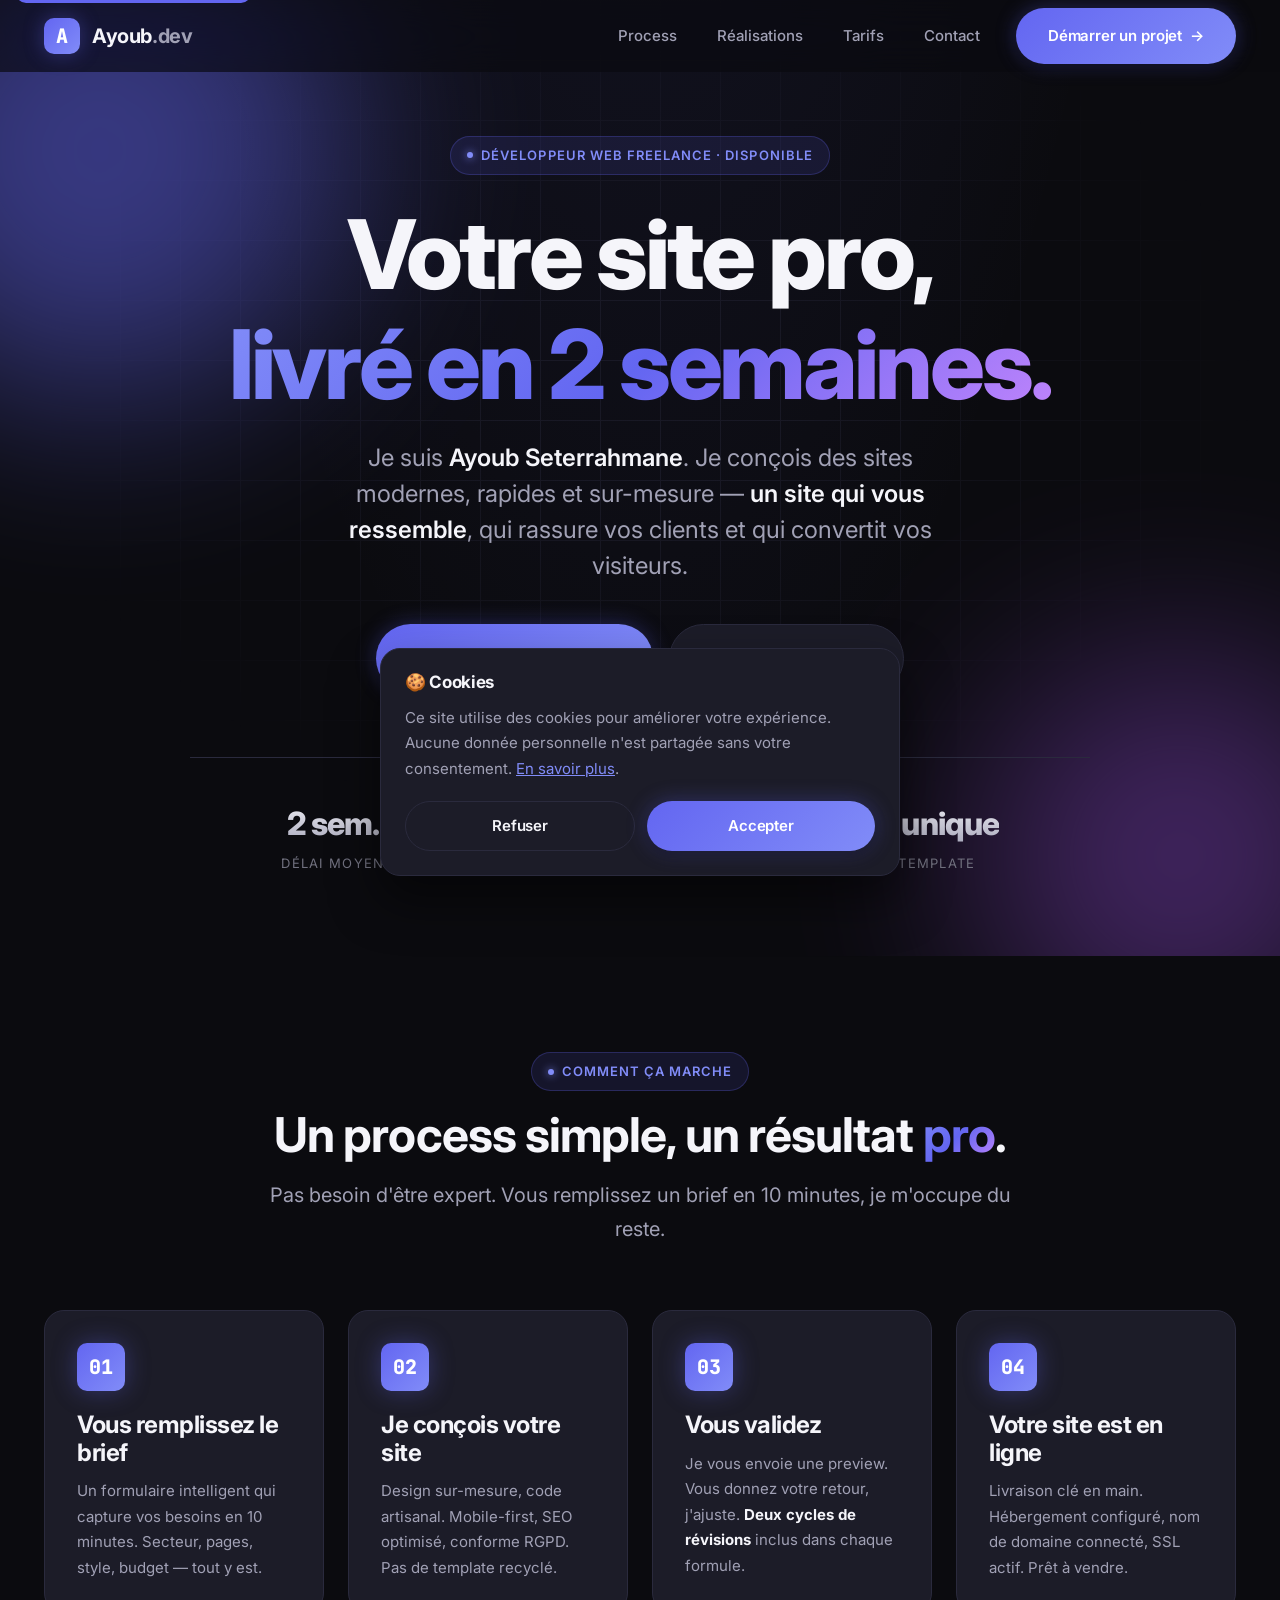
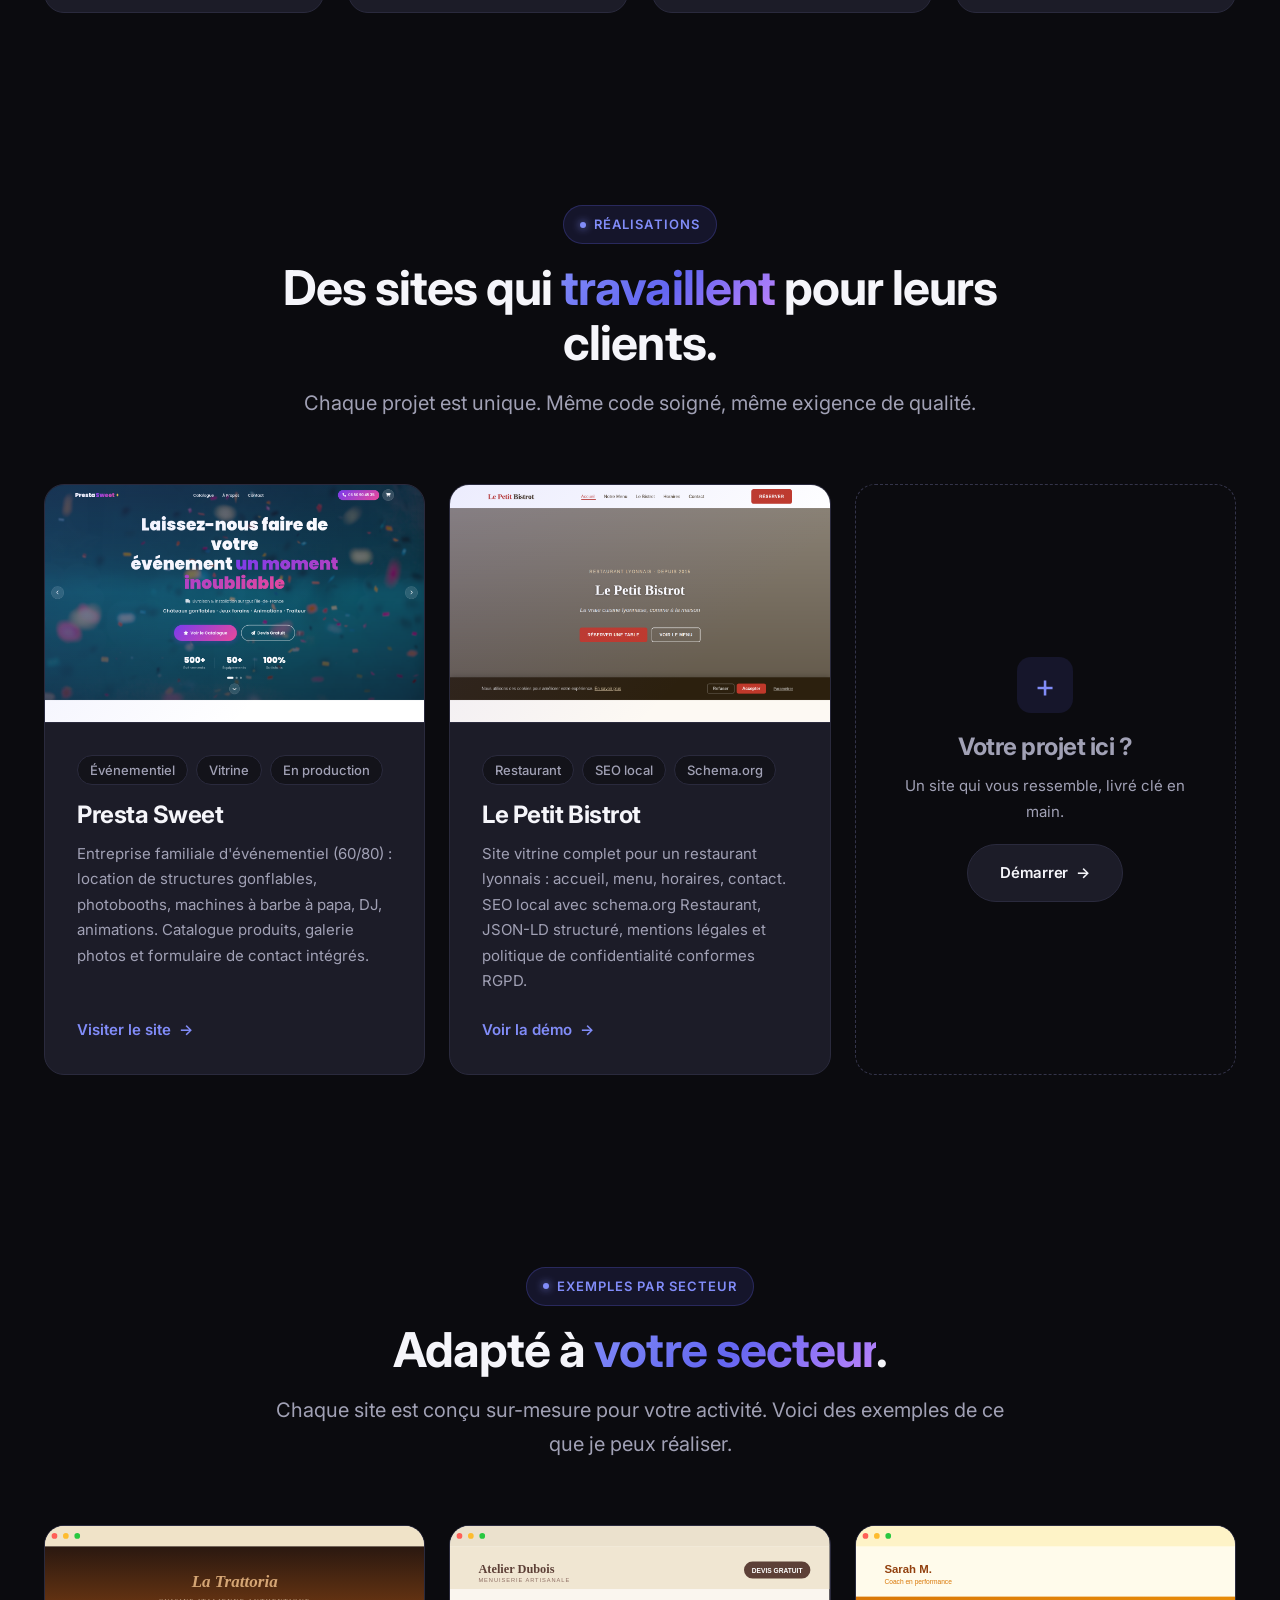
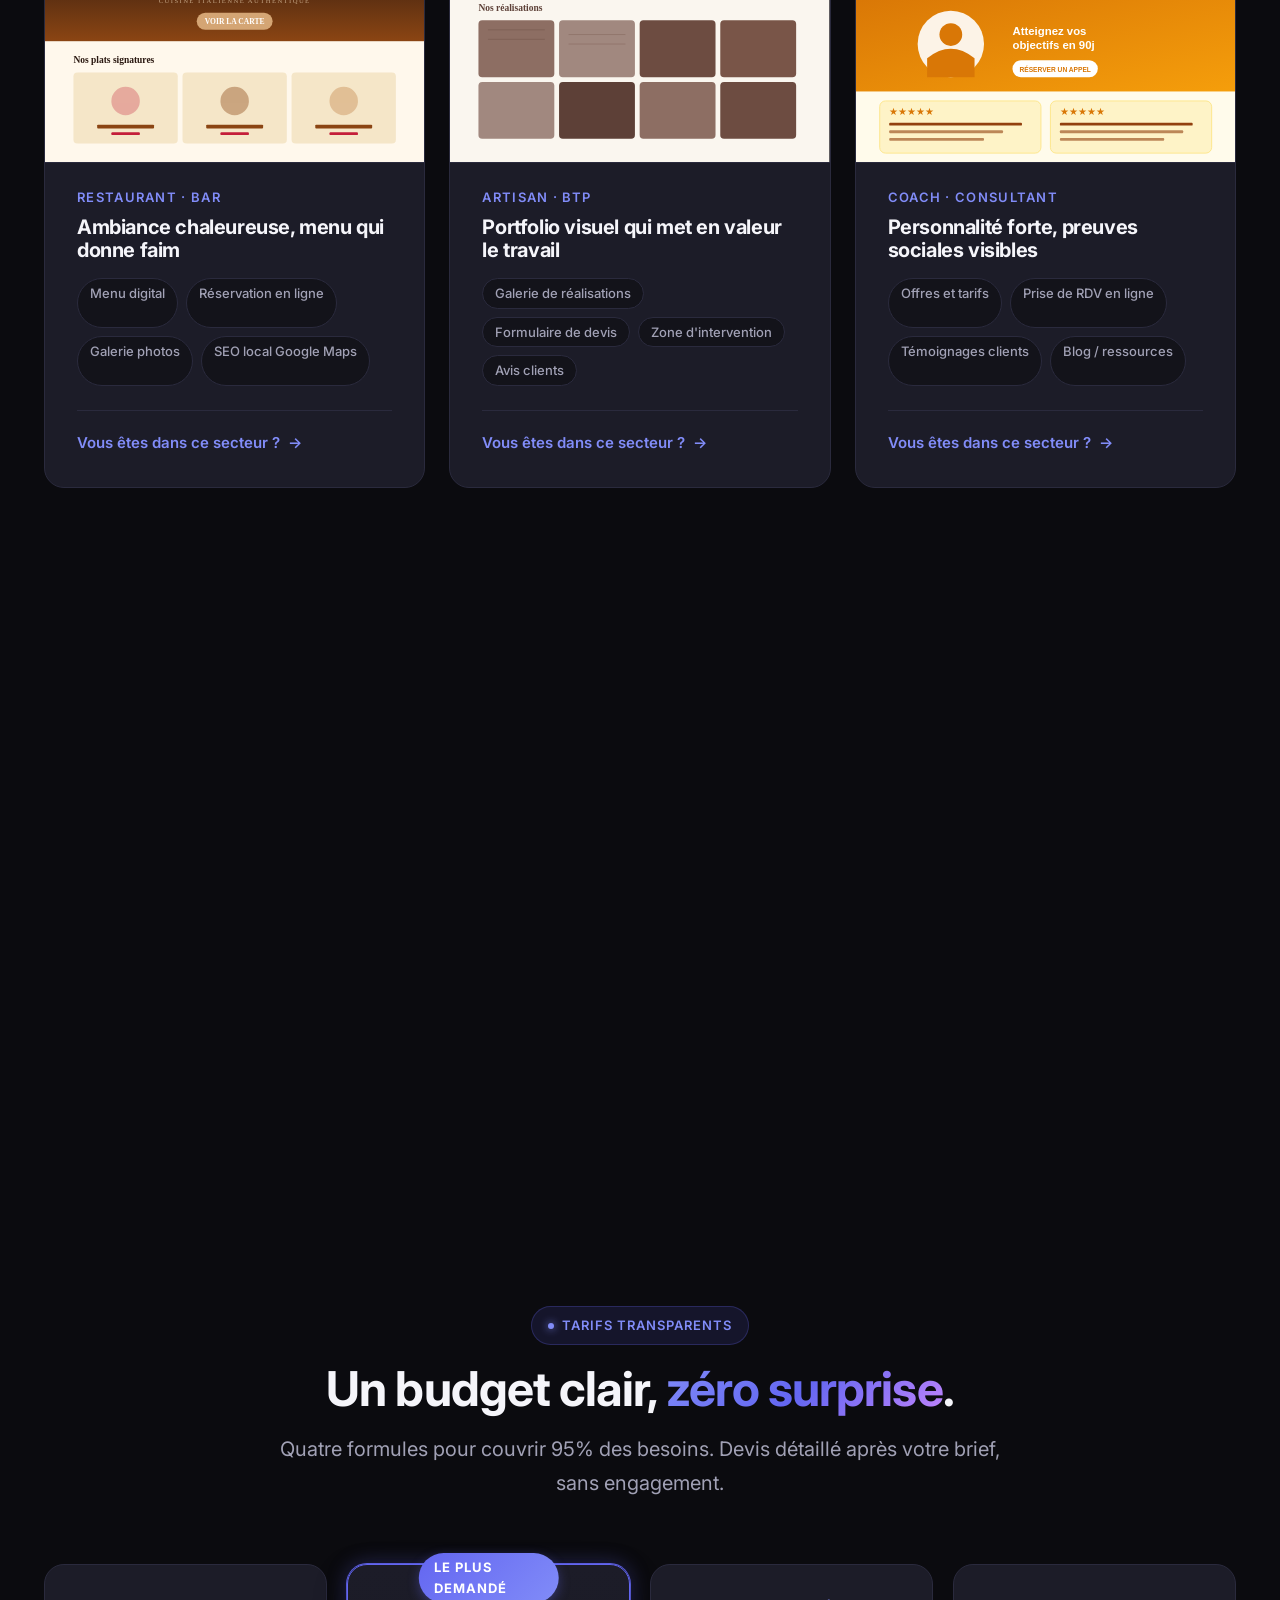
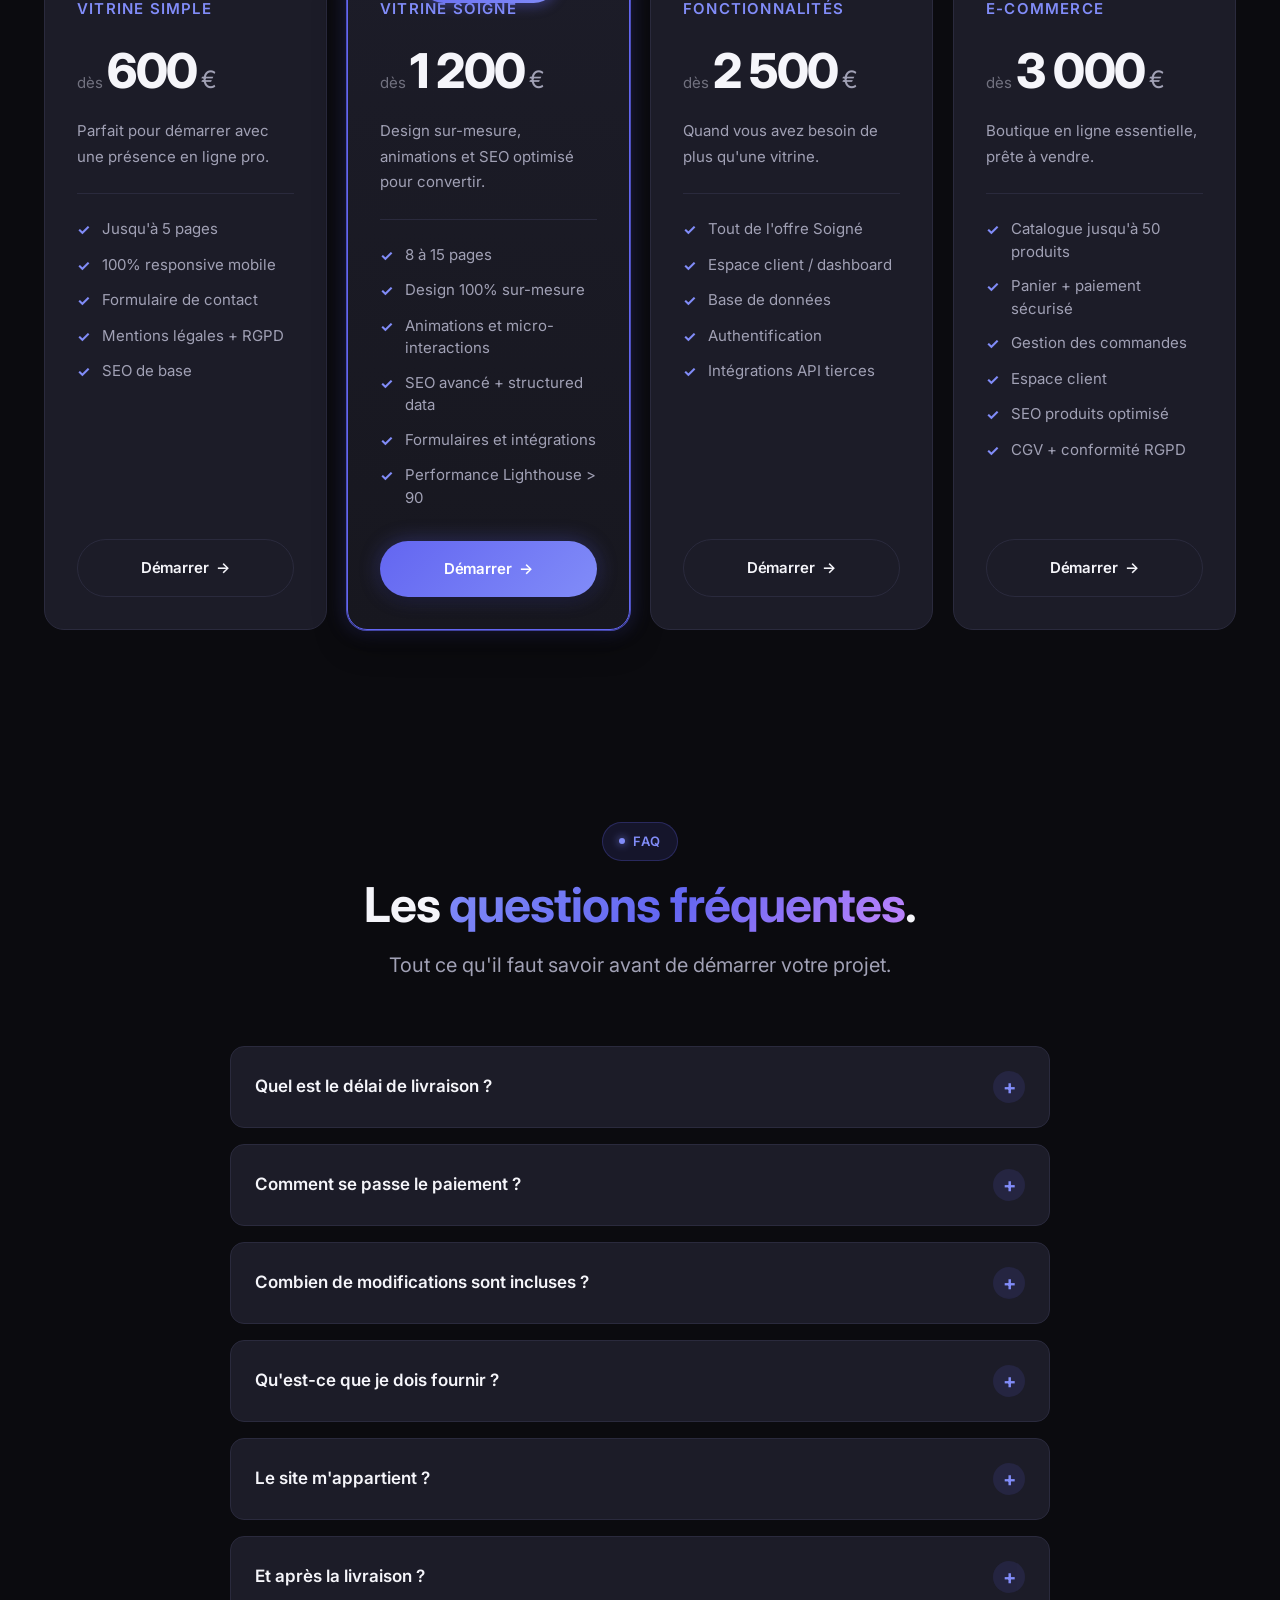
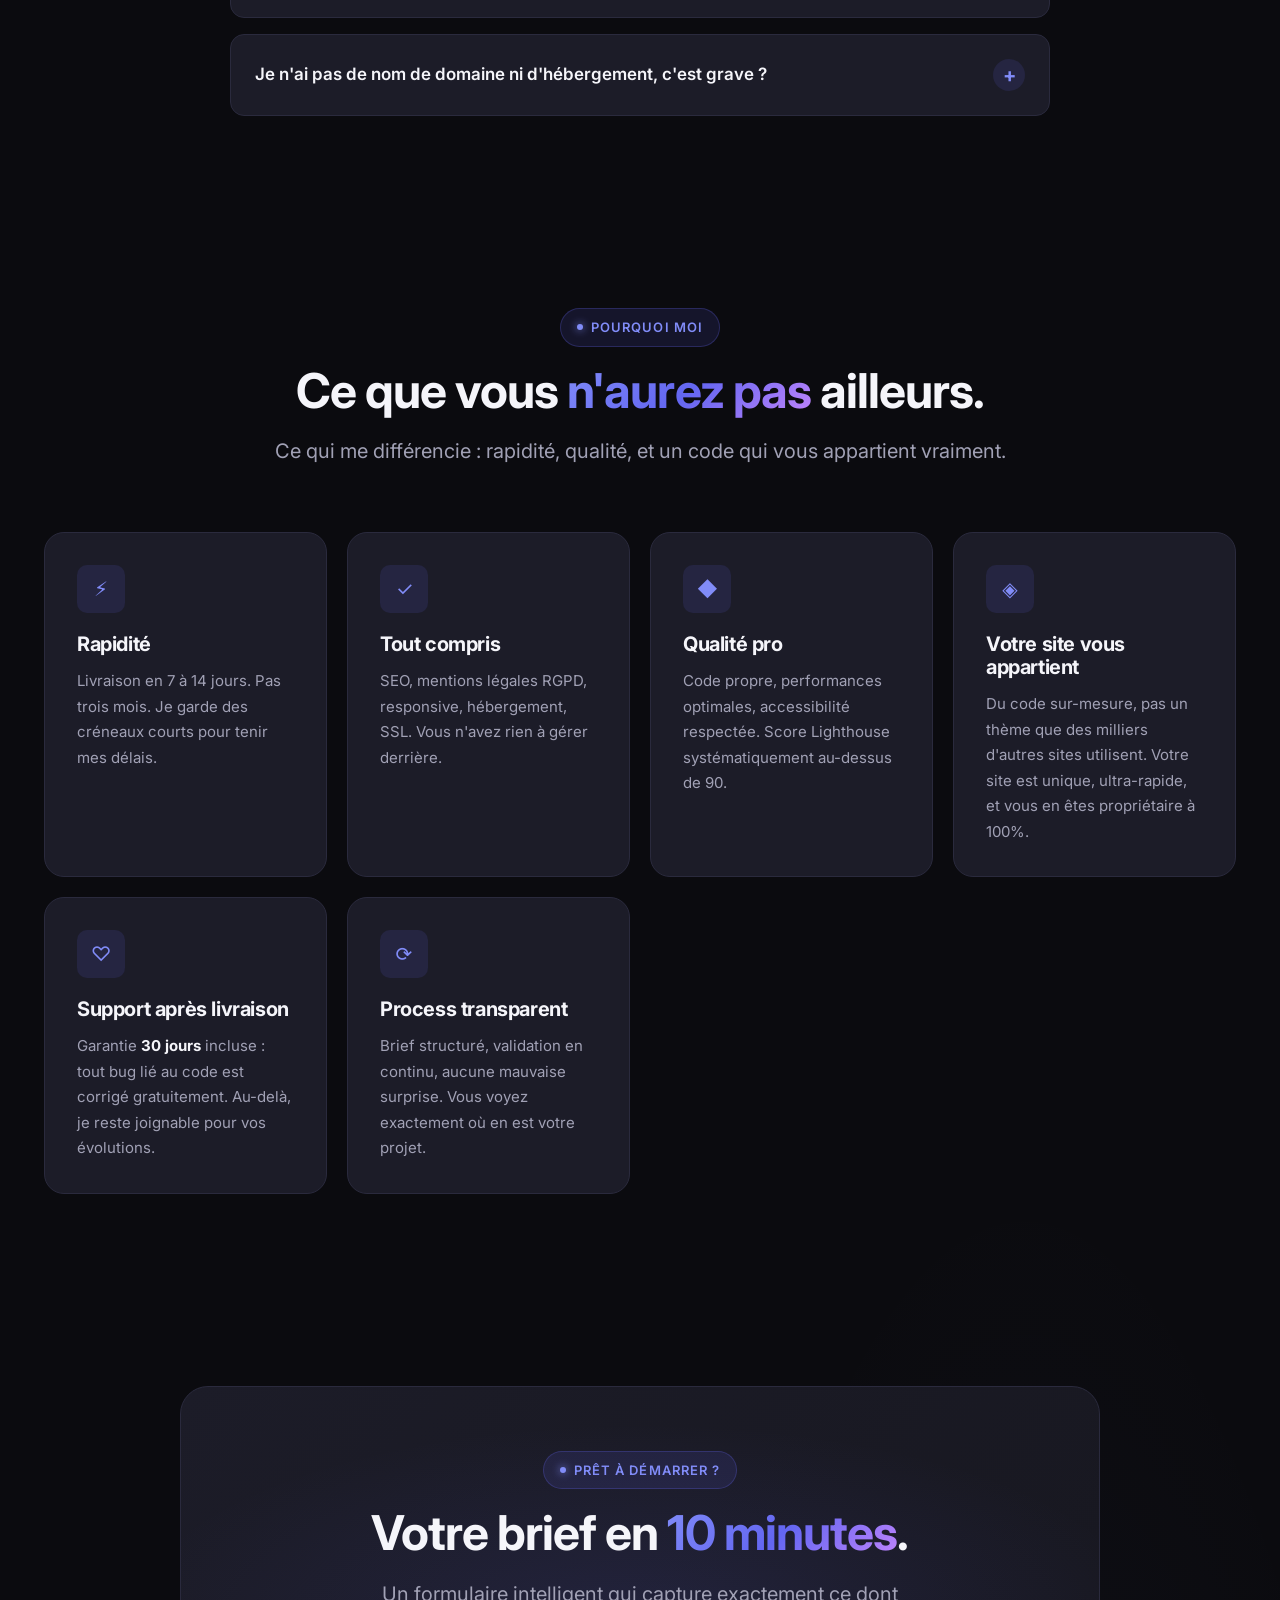
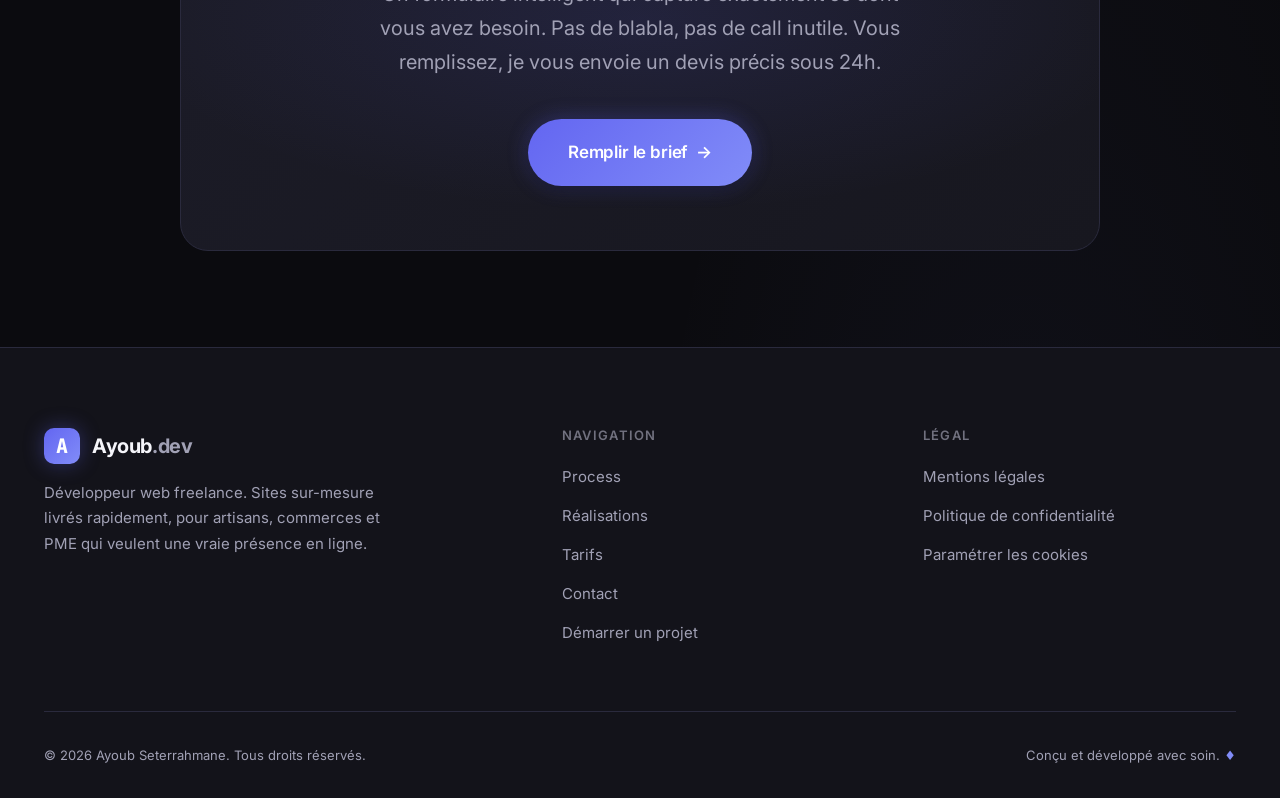
==== commit 0aa4aad5: "Review complète : contenu + crédibilité + conformité contrat Hero: - 'livré en 7 jours' → 'livré en " ====
--- a/index.html
+++ b/index.html
@@ -111,10 +111,10 @@
           <span class="eyebrow reveal">Développeur web freelance · disponible</span>
           <h1 class="reveal reveal-delay-1">
             Votre site pro,<br>
-            <span class="gradient-text">livré en 7 jours.</span>
+            <span class="gradient-text">livré en 2 semaines.</span>
           </h1>
           <p class="hero-tagline reveal reveal-delay-2">
-            Je suis <strong>Ayoub Seterrahmane</strong>. Je conçois des sites modernes, rapides et sur-mesure — pas un template WordPress bricolé, du <strong>code artisanal</strong> qui vous ressemble et qui convertit.
+            Je suis <strong>Ayoub Seterrahmane</strong>. Je conçois des sites modernes, rapides et sur-mesure — <strong>un site qui vous ressemble</strong>, qui rassure vos clients et qui convertit vos visiteurs.
           </p>
           <div class="hero-cta-group reveal reveal-delay-3">
             <a href="https://formulaireprestation.pages.dev/" class="btn btn-primary btn-lg" target="_blank" rel="noopener">
@@ -127,7 +127,7 @@
           </div>
           <div class="hero-stats reveal reveal-delay-4">
             <div class="hero-stat">
-              <span class="hero-stat-value">7 jours</span>
+              <span class="hero-stat-value">2 sem.</span>
               <span class="hero-stat-label">Délai moyen</span>
             </div>
             <div class="hero-stat">
@@ -135,12 +135,12 @@
               <span class="hero-stat-label">Sur-mesure</span>
             </div>
             <div class="hero-stat">
-              <span class="hero-stat-value">&gt; 90</span>
-              <span class="hero-stat-label">Score Lighthouse</span>
+              <span class="hero-stat-value">&lt; 2s</span>
+              <span class="hero-stat-label">Temps de chargement</span>
             </div>
             <div class="hero-stat">
-              <span class="hero-stat-value">Zéro</span>
-              <span class="hero-stat-label">Template</span>
+              <span class="hero-stat-value">100% unique</span>
+              <span class="hero-stat-label">Aucun template</span>
             </div>
           </div>
         </div>
@@ -172,7 +172,7 @@
           <article class="process-card reveal reveal-delay-2">
             <div class="process-number">03</div>
             <h3>Vous validez</h3>
-            <p>Je vous envoie une preview. Vous donnez votre retour, j'ajuste. Autant d'allers-retours que nécessaire.</p>
+            <p>Je vous envoie une preview. Vous donnez votre retour, j'ajuste. <strong style="color: var(--text);">Deux cycles de révisions</strong> inclus dans chaque formule.</p>
           </article>
 
           <article class="process-card reveal reveal-delay-3">
@@ -196,54 +196,8 @@
         <div class="portfolio-grid">
           <!-- Presta Sweet -->
           <article class="project-card reveal">
-            <div class="project-image" aria-hidden="true">
-              <svg viewBox="0 0 400 250" xmlns="http://www.w3.org/2000/svg" preserveAspectRatio="xMidYMid slice">
-                <defs>
-                  <linearGradient id="ps-hero" x1="0%" y1="0%" x2="100%" y2="100%">
-                    <stop offset="0%" stop-color="#ec4899"/>
-                    <stop offset="100%" stop-color="#f97316"/>
-                  </linearGradient>
-                  <linearGradient id="ps-btn" x1="0%" y1="0%" x2="100%" y2="0%">
-                    <stop offset="0%" stop-color="#ec4899"/>
-                    <stop offset="100%" stop-color="#f97316"/>
-                  </linearGradient>
-                </defs>
-                <!-- Browser chrome -->
-                <rect width="400" height="250" fill="#fffaf5"/>
-                <rect x="0" y="0" width="400" height="22" fill="#f5ede3"/>
-                <circle cx="10" cy="11" r="3" fill="#ff5f57"/>
-                <circle cx="22" cy="11" r="3" fill="#febc2e"/>
-                <circle cx="34" cy="11" r="3" fill="#28c840"/>
-                <rect x="60" y="5" width="180" height="12" rx="6" fill="white"/>
-                <text x="68" y="14" font-family="monospace" font-size="7" fill="#999">prestasweet.fr</text>
-                <!-- Nav -->
-                <text x="16" y="40" font-family="Georgia, serif" font-size="11" font-weight="bold" fill="#ec4899">Presta Sweet</text>
-                <rect x="240" y="33" width="40" height="3" fill="#ccc"/>
-                <rect x="290" y="33" width="40" height="3" fill="#ccc"/>
-                <rect x="340" y="33" width="40" height="3" fill="#ccc"/>
-                <!-- Hero -->
-                <rect x="0" y="55" width="400" height="90" fill="url(#ps-hero)"/>
-                <!-- Gonflables shapes -->
-                <circle cx="60" cy="100" r="28" fill="white" opacity="0.25"/>
-                <circle cx="340" cy="85" r="20" fill="white" opacity="0.2"/>
-                <circle cx="310" cy="120" r="14" fill="white" opacity="0.3"/>
-                <text x="200" y="95" text-anchor="middle" font-family="Georgia, serif" font-size="14" font-weight="bold" fill="white">Événements inoubliables</text>
-                <rect x="145" y="108" width="110" height="18" rx="9" fill="white"/>
-                <text x="200" y="120" text-anchor="middle" font-family="sans-serif" font-size="9" font-weight="bold" fill="#ec4899">Demander un devis</text>
-                <!-- Services cards -->
-                <rect x="20" y="160" width="110" height="70" rx="6" fill="#fff5eb" stroke="#f5ddc4"/>
-                <rect x="145" y="160" width="110" height="70" rx="6" fill="#fff5eb" stroke="#f5ddc4"/>
-                <rect x="270" y="160" width="110" height="70" rx="6" fill="#fff5eb" stroke="#f5ddc4"/>
-                <circle cx="75" cy="185" r="11" fill="url(#ps-hero)"/>
-                <circle cx="200" cy="185" r="11" fill="url(#ps-hero)"/>
-                <circle cx="325" cy="185" r="11" fill="url(#ps-hero)"/>
-                <rect x="45" y="205" width="60" height="4" rx="2" fill="#b99b83"/>
-                <rect x="170" y="205" width="60" height="4" rx="2" fill="#b99b83"/>
-                <rect x="295" y="205" width="60" height="4" rx="2" fill="#b99b83"/>
-                <rect x="55" y="213" width="40" height="3" rx="1" fill="#d4bfac"/>
-                <rect x="180" y="213" width="40" height="3" rx="1" fill="#d4bfac"/>
-                <rect x="305" y="213" width="40" height="3" rx="1" fill="#d4bfac"/>
-              </svg>
+            <div class="project-image">
+              <img src="assets/images/presta-sweet.png" alt="Capture d'écran du site Presta Sweet, entreprise d'événementiel dans l'Oise et la Somme" loading="lazy" width="1440" height="900">
             </div>
             <div class="project-content">
               <div class="project-tags">
@@ -253,7 +207,7 @@
               </div>
               <h3>Presta Sweet</h3>
               <p>Entreprise familiale d'événementiel (60/80) : location de structures gonflables, photobooths, machines à barbe à papa, DJ, animations. Catalogue produits, galerie photos et formulaire de contact intégrés.</p>
-              <a href="https://prestasweet.fr" class="project-link" target="_blank" rel="noopener">
+              <a href="https://presta-sweet.fr" class="project-link" target="_blank" rel="noopener">
                 Visiter le site <span aria-hidden="true">→</span>
               </a>
             </div>
@@ -261,49 +215,8 @@
 
           <!-- Le Petit Bistrot -->
           <article class="project-card reveal reveal-delay-1">
-            <div class="project-image" aria-hidden="true">
-              <svg viewBox="0 0 400 250" xmlns="http://www.w3.org/2000/svg" preserveAspectRatio="xMidYMid slice">
-                <defs>
-                  <linearGradient id="lpb-hero" x1="0%" y1="0%" x2="0%" y2="100%">
-                    <stop offset="0%" stop-color="#3d2817"/>
-                    <stop offset="100%" stop-color="#1a0f08"/>
-                  </linearGradient>
-                  <linearGradient id="lpb-btn" x1="0%" y1="0%" x2="100%" y2="0%">
-                    <stop offset="0%" stop-color="#d4a574"/>
-                    <stop offset="100%" stop-color="#b8894d"/>
-                  </linearGradient>
-                </defs>
-                <!-- Browser chrome -->
-                <rect width="400" height="250" fill="#faf6f0"/>
-                <rect x="0" y="0" width="400" height="22" fill="#ede4d3"/>
-                <circle cx="10" cy="11" r="3" fill="#ff5f57"/>
-                <circle cx="22" cy="11" r="3" fill="#febc2e"/>
-                <circle cx="34" cy="11" r="3" fill="#28c840"/>
-                <rect x="60" y="5" width="180" height="12" rx="6" fill="white"/>
-                <text x="68" y="14" font-family="monospace" font-size="7" fill="#999">lepetitbistrot.fr</text>
-                <!-- Hero -->
-                <rect x="0" y="22" width="400" height="110" fill="url(#lpb-hero)"/>
-                <!-- Ornement haut -->
-                <line x1="150" y1="45" x2="250" y2="45" stroke="#d4a574" stroke-width="1"/>
-                <circle cx="200" cy="45" r="3" fill="#d4a574"/>
-                <text x="200" y="80" text-anchor="middle" font-family="Georgia, serif" font-size="22" font-style="italic" font-weight="bold" fill="#d4a574">Le Petit Bistrot</text>
-                <text x="200" y="95" text-anchor="middle" font-family="Georgia, serif" font-size="7" fill="#a88860" letter-spacing="2">CUISINE LYONNAISE · DEPUIS 1985</text>
-                <rect x="160" y="108" width="80" height="16" rx="8" fill="url(#lpb-btn)"/>
-                <text x="200" y="119" text-anchor="middle" font-family="Georgia, serif" font-size="7" font-weight="bold" fill="white">RÉSERVER UNE TABLE</text>
-                <!-- Menu section -->
-                <text x="200" y="150" text-anchor="middle" font-family="Georgia, serif" font-size="11" font-style="italic" fill="#3d2817">Notre carte</text>
-                <line x1="180" y1="155" x2="220" y2="155" stroke="#d4a574" stroke-width="1"/>
-                <!-- Menu items -->
-                <rect x="30" y="168" width="170" height="6" rx="1" fill="#3d2817"/>
-                <rect x="30" y="179" width="120" height="4" rx="1" fill="#a88860"/>
-                <text x="370" y="176" text-anchor="end" font-family="Georgia, serif" font-size="9" font-weight="bold" fill="#8b4513">18 €</text>
-                <rect x="30" y="195" width="150" height="6" rx="1" fill="#3d2817"/>
-                <rect x="30" y="206" width="130" height="4" rx="1" fill="#a88860"/>
-                <text x="370" y="203" text-anchor="end" font-family="Georgia, serif" font-size="9" font-weight="bold" fill="#8b4513">22 €</text>
-                <rect x="30" y="222" width="140" height="6" rx="1" fill="#3d2817"/>
-                <rect x="30" y="233" width="110" height="4" rx="1" fill="#a88860"/>
-                <text x="370" y="230" text-anchor="end" font-family="Georgia, serif" font-size="9" font-weight="bold" fill="#8b4513">14 €</text>
-              </svg>
+            <div class="project-image">
+              <img src="assets/images/petit-bistrot.png" alt="Capture d'écran du site Le Petit Bistrot, restaurant lyonnais fictif" loading="lazy" width="1440" height="900">
             </div>
             <div class="project-content">
               <div class="project-tags">
@@ -314,7 +227,7 @@
               <h3>Le Petit Bistrot</h3>
               <p>Site vitrine complet pour un restaurant lyonnais : accueil, menu, horaires, contact. SEO local avec schema.org Restaurant, JSON-LD structuré, mentions légales et politique de confidentialité conformes RGPD.</p>
               <span class="project-link">
-                Démo sectorielle <span aria-hidden="true">→</span>
+                Voir la démo <span aria-hidden="true">→</span>
               </span>
             </div>
           </article>
@@ -340,8 +253,8 @@
       <div class="container">
         <div class="section-header reveal">
           <span class="eyebrow">Exemples par secteur</span>
-          <h2>Ce que je peux <span class="gradient-text">construire pour vous</span>.</h2>
-          <p>Des démos réalistes par secteur d'activité — pas des clients livrés, juste un aperçu de ce que je sais faire pour votre métier.</p>
+          <h2>Adapté à <span class="gradient-text">votre secteur</span>.</h2>
+          <p>Chaque site est conçu sur-mesure pour votre activité. Voici des exemples de ce que je peux réaliser.</p>
         </div>
 
         <div class="demos-grid">
@@ -381,9 +294,17 @@
               </svg>
             </div>
             <div class="demo-content">
-              <div class="demo-sector">Restaurant</div>
+              <div class="demo-sector">Restaurant · Bar</div>
               <h3>Ambiance chaleureuse, menu qui donne faim</h3>
-              <p>Carte interactive, galerie plats, réservation en ligne, SEO local pour être trouvé sur Google Maps.</p>
+              <ul class="demo-features">
+                <li>Menu digital</li>
+                <li>Réservation en ligne</li>
+                <li>Galerie photos</li>
+                <li>SEO local Google Maps</li>
+              </ul>
+              <a href="https://formulaireprestation.pages.dev/" class="demo-cta" target="_blank" rel="noopener">
+                Vous êtes dans ce secteur ? <span aria-hidden="true">→</span>
+              </a>
             </div>
           </article>
 
@@ -419,9 +340,17 @@
               </svg>
             </div>
             <div class="demo-content">
-              <div class="demo-sector">Artisan</div>
+              <div class="demo-sector">Artisan · BTP</div>
               <h3>Portfolio visuel qui met en valeur le travail</h3>
-              <p>Galerie de réalisations, formulaire de devis, témoignages clients, zone d'intervention affichée clairement.</p>
+              <ul class="demo-features">
+                <li>Galerie de réalisations</li>
+                <li>Formulaire de devis</li>
+                <li>Zone d'intervention</li>
+                <li>Avis clients</li>
+              </ul>
+              <a href="https://formulaireprestation.pages.dev/" class="demo-cta" target="_blank" rel="noopener">
+                Vous êtes dans ce secteur ? <span aria-hidden="true">→</span>
+              </a>
             </div>
           </article>
 
@@ -468,7 +397,15 @@
             <div class="demo-content">
               <div class="demo-sector">Coach · Consultant</div>
               <h3>Personnalité forte, preuves sociales visibles</h3>
-              <p>Hero impactant, parcours et méthode, témoignages clients, système de réservation d'appel découverte.</p>
+              <ul class="demo-features">
+                <li>Offres et tarifs</li>
+                <li>Prise de RDV en ligne</li>
+                <li>Témoignages clients</li>
+                <li>Blog / ressources</li>
+              </ul>
+              <a href="https://formulaireprestation.pages.dev/" class="demo-cta" target="_blank" rel="noopener">
+                Vous êtes dans ce secteur ? <span aria-hidden="true">→</span>
+              </a>
             </div>
           </article>
 
@@ -515,9 +452,17 @@
               </svg>
             </div>
             <div class="demo-content">
-              <div class="demo-sector">E-commerce</div>
+              <div class="demo-sector">E-commerce · Boutique</div>
               <h3>Design minimaliste qui fait vendre</h3>
-              <p>Catalogue filtrable, panier, paiement Stripe sécurisé, gestion des commandes. CGV et RGPD inclus.</p>
+              <ul class="demo-features">
+                <li>Catalogue filtrable</li>
+                <li>Panier et fiches produits</li>
+                <li>Paiement sécurisé</li>
+                <li>CGV et RGPD inclus</li>
+              </ul>
+              <a href="https://formulaireprestation.pages.dev/" class="demo-cta" target="_blank" rel="noopener">
+                Vous êtes dans ce secteur ? <span aria-hidden="true">→</span>
+              </a>
             </div>
           </article>
 
@@ -569,9 +514,17 @@
               </svg>
             </div>
             <div class="demo-content">
-              <div class="demo-sector">Photographe</div>
+              <div class="demo-sector">Photographe · Créatif</div>
               <h3>Galerie full-screen qui laisse parler l'image</h3>
-              <p>Portfolio ultra-visuel, réservation de séance, prix des prestations, espace client privé avec galerie protégée.</p>
+              <ul class="demo-features">
+                <li>Portfolio full-screen</li>
+                <li>Réservation de séance</li>
+                <li>Tarifs prestations</li>
+                <li>Galerie client protégée</li>
+              </ul>
+              <a href="https://formulaireprestation.pages.dev/" class="demo-cta" target="_blank" rel="noopener">
+                Vous êtes dans ce secteur ? <span aria-hidden="true">→</span>
+              </a>
             </div>
           </article>
 
@@ -625,9 +578,17 @@
               </svg>
             </div>
             <div class="demo-content">
-              <div class="demo-sector">Association</div>
+              <div class="demo-sector">Association · Collectif</div>
               <h3>Mission claire, engagement facilité</h3>
-              <p>Hero émotionnel, impact chiffré, agenda des événements, système de don sécurisé, formulaire d'adhésion.</p>
+              <ul class="demo-features">
+                <li>Agenda des événements</li>
+                <li>Adhésion en ligne</li>
+                <li>Système de don sécurisé</li>
+                <li>Espace bénévoles</li>
+              </ul>
+              <a href="https://formulaireprestation.pages.dev/" class="demo-cta" target="_blank" rel="noopener">
+                Vous êtes dans ce secteur ? <span aria-hidden="true">→</span>
+              </a>
             </div>
           </article>
         </div>
@@ -716,9 +677,9 @@
               <span class="pricing-amount">3 000</span>
               <span class="pricing-currency">€</span>
             </div>
-            <p class="pricing-desc">Boutique en ligne complète, prête à vendre.</p>
+            <p class="pricing-desc">Boutique en ligne essentielle, prête à vendre.</p>
             <ul class="pricing-features">
-              <li>Catalogue illimité</li>
+              <li>Catalogue jusqu'à 50 produits</li>
               <li>Panier + paiement sécurisé</li>
               <li>Gestion des commandes</li>
               <li>Espace client</li>
@@ -746,88 +707,79 @@
         <div class="faq-list">
           <details class="faq-item reveal">
             <summary class="faq-question">
-              <span>Quels sont les délais de livraison ?</span>
+              <span>Quel est le délai de livraison ?</span>
               <span class="faq-icon" aria-hidden="true">+</span>
             </summary>
             <div class="faq-answer">
-              <p>En général, un site vitrine est livré entre <strong>7 et 14 jours</strong> après réception de votre brief complet et des contenus (textes, photos, logo).</p>
-              <p>Un site e-commerce ou avec fonctionnalités personnalisées demande plutôt <strong>3 à 4 semaines</strong>. Je vous donne un planning précis dès le devis, et je le respecte.</p>
+              <p>En moyenne <strong>1 à 2 semaines</strong> pour un site vitrine, <strong>2 à 4 semaines</strong> pour un site avec fonctionnalités ou un e-commerce.</p>
+              <p>Le délai démarre une fois le contrat signé, l'acompte reçu et vos contenus (textes, photos, logo) fournis.</p>
             </div>
           </details>
 
           <details class="faq-item reveal reveal-delay-1">
             <summary class="faq-question">
-              <span>Combien de révisions sont incluses ?</span>
+              <span>Comment se passe le paiement ?</span>
               <span class="faq-icon" aria-hidden="true">+</span>
             </summary>
             <div class="faq-answer">
-              <p><strong>2 séries de révisions sont incluses</strong> dans tous les forfaits. Ça couvre largement 95% des projets.</p>
-              <p>Au-delà, les ajustements supplémentaires sont facturés à l'heure (tarif précisé dans le devis). Mais dans les faits, ça arrive rarement : le brief initial capture bien l'essentiel et évite les allers-retours inutiles.</p>
+              <p><strong>50% d'acompte</strong> à la signature du contrat, <strong>50% à la livraison</strong>.</p>
+              <p>Pour les projets de plus de 3 000€ : 30% à la signature, 40% à la validation de la maquette, 30% à la livraison.</p>
+              <p>TVA non applicable (art. 293 B du CGI).</p>
             </div>
           </details>
 
           <details class="faq-item reveal reveal-delay-2">
             <summary class="faq-question">
-              <span>Comment fonctionne le paiement ?</span>
+              <span>Combien de modifications sont incluses ?</span>
               <span class="faq-icon" aria-hidden="true">+</span>
             </summary>
             <div class="faq-answer">
-              <p>Le paiement se fait en deux temps :</p>
-              <ul>
-                <li><strong>50% d'acompte</strong> à la signature du devis (lance la production)</li>
-                <li><strong>50% à la livraison</strong>, avant la mise en ligne définitive</li>
-              </ul>
-              <p>Virement bancaire ou carte. Vous recevez une facture conforme pour votre comptabilité.</p>
+              <p><strong>Deux cycles de révisions</strong> sont inclus dans chaque formule. Un cycle = un ensemble de retours que j'intègre.</p>
+              <p>Au-delà, les modifications sont facturées sur devis.</p>
             </div>
           </details>
 
           <details class="faq-item reveal">
             <summary class="faq-question">
-              <span>Y a-t-il une garantie après livraison ?</span>
+              <span>Qu'est-ce que je dois fournir ?</span>
               <span class="faq-icon" aria-hidden="true">+</span>
             </summary>
             <div class="faq-answer">
-              <p>Oui. <strong>30 jours de garantie</strong> à compter de la mise en ligne. Pendant cette période, tout bug, ajustement technique ou correction est pris en charge gratuitement.</p>
-              <p>Au-delà, je reste disponible pour les évolutions — tarif horaire transparent, pas de frais cachés ni de contrat de maintenance imposé.</p>
+              <p>Vos <strong>textes</strong>, vos <strong>photos</strong> et votre <strong>logo</strong>.</p>
+              <p>Si vous n'avez pas de logo, je peux vous orienter. Si vous n'avez pas de textes prêts, on en discute — je peux vous aider à les structurer.</p>
             </div>
           </details>
 
           <details class="faq-item reveal reveal-delay-1">
             <summary class="faq-question">
-              <span>Que dois-je fournir de mon côté ?</span>
+              <span>Le site m'appartient ?</span>
               <span class="faq-icon" aria-hidden="true">+</span>
             </summary>
             <div class="faq-answer">
-              <p>Pour démarrer efficacement, il me faut :</p>
-              <ul>
-                <li><strong>Les textes</strong> (présentation, services, à propos) — je peux vous aider à les rédiger si besoin</li>
-                <li><strong>Les photos</strong> en bonne qualité (équipe, produits, locaux) — ou je vous oriente vers des banques d'images pro</li>
-                <li><strong>Votre logo</strong> (ou je peux vous en créer un simple)</li>
-                <li><strong>Vos coordonnées</strong> (SIRET, adresse, téléphone, email)</li>
-              </ul>
-              <p>Si vous n'avez pas tout, on s'adapte. L'important c'est de démarrer, on complète au fur et à mesure.</p>
+              <p>Oui, <strong>à 100%</strong>. Le code, le design, le contenu — tout vous appartient dès le paiement intégral.</p>
+              <p>Le site est hébergé sur votre propre compte Cloudflare, pas sur le mien. Vous gardez la main sur tout.</p>
             </div>
           </details>
 
           <details class="faq-item reveal reveal-delay-2">
             <summary class="faq-question">
-              <span>L'hébergement et le nom de domaine sont-ils inclus ?</span>
+              <span>Et après la livraison ?</span>
               <span class="faq-icon" aria-hidden="true">+</span>
             </summary>
             <div class="faq-answer">
-              <p><strong>La configuration est incluse</strong>. Je m'occupe de tout : mise en ligne, certificat SSL, paramétrage DNS.</p>
-              <p>Les frais annuels (hébergement + domaine, ~30-60€/an selon la formule) sont à votre charge et vous restent acquis — <strong>le site vous appartient à 100%</strong>. Pas de dépendance, vous pouvez changer de prestataire quand vous voulez.</p>
+              <p>Une <strong>garantie de 30 jours</strong> est incluse : tout bug lié au code livré est corrigé gratuitement.</p>
+              <p>Au-delà, je reste disponible pour des évolutions sur devis.</p>
             </div>
           </details>
 
           <details class="faq-item reveal">
             <summary class="faq-question">
-              <span>Et pour le référencement Google ?</span>
+              <span>Je n'ai pas de nom de domaine ni d'hébergement, c'est grave ?</span>
               <span class="faq-icon" aria-hidden="true">+</span>
             </summary>
             <div class="faq-answer">
-              <p>Le <strong>SEO technique est inclus</strong> dans tous les forfaits : balises meta, structured data, sitemap, vitesse de chargement optimisée, mobile-first, accessibilité.</p>
-              <p>Ça vous donne les meilleures bases possibles. Le référencement naturel dépend ensuite de votre activité et de la concurrence sur vos mots-clés. Sur demande, je propose aussi un accompagnement SEO après livraison.</p>
+              <p><strong>Pas du tout, ça fait partie de la prestation.</strong> Je vous guide pour créer vos comptes (Cloudflare, domaine) et je configure tout.</p>
+              <p>Vous restez propriétaire de vos accès.</p>
             </div>
           </details>
         </div>
@@ -863,15 +815,15 @@
           </article>
 
           <article class="why-card reveal reveal-delay-3">
-            <div class="why-icon" aria-hidden="true">✕</div>
-            <h3>Pas de WordPress</h3>
-            <p>Du code artisanal sur-mesure, pas un thème modifié. Votre site est unique, rapide, et vous appartient à 100%.</p>
+            <div class="why-icon" aria-hidden="true">◈</div>
+            <h3>Votre site vous appartient</h3>
+            <p>Du code sur-mesure, pas un thème que des milliers d'autres sites utilisent. Votre site est unique, ultra-rapide, et vous en êtes propriétaire à 100%.</p>
           </article>
 
           <article class="why-card reveal reveal-delay-4">
             <div class="why-icon" aria-hidden="true">♡</div>
             <h3>Support après livraison</h3>
-            <p>Je reste disponible une fois le site en ligne. Une question, un ajustement ? Je réponds, sans vous facturer au ticket.</p>
+            <p>Garantie <strong style="color: var(--text);">30 jours</strong> incluse : tout bug lié au code est corrigé gratuitement. Au-delà, je reste joignable pour vos évolutions.</p>
           </article>
 
           <article class="why-card reveal reveal-delay-4">
@@ -879,6 +831,24 @@
             <h3>Process transparent</h3>
             <p>Brief structuré, validation en continu, aucune mauvaise surprise. Vous voyez exactement où en est votre projet.</p>
           </article>
+        </div>
+      </div>
+    </section>
+
+    <!-- TÉMOIGNAGE — Masqué par défaut. Retire l'attribut `hidden` pour activer quand tu as un témoignage client. -->
+    <section class="testimonial-section" id="temoignage" hidden>
+      <div class="container">
+        <div class="testimonial-box reveal">
+          <p class="testimonial-quote">
+            Ayoub a compris nos besoins en 30 minutes de brief. Deux semaines plus tard, on avait un site qui nous ressemblait vraiment, rapide, et qui nous a ramené nos premiers clients dès la première semaine.
+          </p>
+          <div class="testimonial-author">
+            <div class="testimonial-avatar" aria-hidden="true">P</div>
+            <div class="testimonial-meta">
+              <div class="testimonial-name">Prénom Nom</div>
+              <div class="testimonial-role">Presta Sweet · Événementiel</div>
+            </div>
+          </div>
         </div>
       </div>
     </section>
--- a/css/style.css
+++ b/css/style.css
@@ -693,7 +693,12 @@
   display: block;
 }
 
-.demo-content { padding: var(--sp-6) var(--sp-8) var(--sp-8); flex: 1; }
+.demo-content {
+  padding: var(--sp-6) var(--sp-8) var(--sp-8);
+  flex: 1;
+  display: flex;
+  flex-direction: column;
+}
 .demo-sector {
   font-size: var(--fs-xs);
   font-weight: 600;
@@ -702,8 +707,43 @@
   letter-spacing: 0.1em;
   margin-bottom: var(--sp-2);
 }
-.demo-card h3 { margin-bottom: var(--sp-3); font-size: var(--fs-lg); }
+.demo-card h3 { margin-bottom: var(--sp-4); font-size: var(--fs-lg); }
 .demo-card p { font-size: var(--fs-sm); }
+
+.demo-features {
+  list-style: none;
+  margin: 0 0 var(--sp-6);
+  padding: 0;
+  display: flex;
+  flex-wrap: wrap;
+  gap: var(--sp-2);
+  flex: 1;
+}
+.demo-features li {
+  padding: var(--sp-1) var(--sp-3);
+  background: var(--surface);
+  border: 1px solid var(--border);
+  border-radius: var(--r-full);
+  font-size: var(--fs-xs);
+  color: var(--text-muted);
+  font-weight: 500;
+}
+
+.demo-cta {
+  display: inline-flex;
+  align-items: center;
+  gap: var(--sp-2);
+  font-size: var(--fs-sm);
+  font-weight: 600;
+  color: var(--accent-light);
+  padding-top: var(--sp-5);
+  margin-top: auto;
+  border-top: 1px solid var(--border);
+  transition: all var(--t-base);
+}
+.demo-cta:hover { color: var(--text); gap: var(--sp-3); }
+.demo-cta span { transition: transform var(--t-base); }
+.demo-cta:hover span { transform: translateX(3px); }
 
 /* ==================== FAQ ACCORDION ==================== */
 .faq-list {
@@ -932,6 +972,88 @@
   font-size: var(--fs-lg);
 }
 .why-card p { font-size: var(--fs-sm); }
+
+/* ==================== TÉMOIGNAGE ==================== */
+.testimonial-section {
+  padding: var(--sp-20) 0;
+  position: relative;
+}
+/* Masqué par défaut — décommenter .testimonial-section pour activer */
+.testimonial-section[hidden] { display: none; }
+
+.testimonial-box {
+  max-width: 820px;
+  margin: 0 auto;
+  padding: var(--sp-16) var(--sp-10);
+  background: linear-gradient(135deg, var(--card) 0%, var(--surface-2) 100%);
+  border: 1px solid var(--border);
+  border-radius: var(--r-2xl);
+  text-align: center;
+  position: relative;
+  overflow: hidden;
+}
+.testimonial-box::before {
+  content: '"';
+  position: absolute;
+  top: -30px;
+  left: 30px;
+  font-family: Georgia, serif;
+  font-size: 220px;
+  font-weight: 800;
+  color: var(--accent);
+  opacity: 0.12;
+  line-height: 1;
+}
+.testimonial-box::after {
+  content: '';
+  position: absolute;
+  bottom: -50%;
+  right: -20%;
+  width: 400px;
+  height: 400px;
+  background: radial-gradient(circle, var(--accent-soft), transparent 70%);
+  pointer-events: none;
+}
+.testimonial-quote {
+  position: relative;
+  font-size: var(--fs-xl);
+  line-height: 1.5;
+  color: var(--text);
+  font-weight: 500;
+  margin-bottom: var(--sp-8);
+  font-style: italic;
+  letter-spacing: -0.01em;
+}
+.testimonial-author {
+  position: relative;
+  display: inline-flex;
+  align-items: center;
+  gap: var(--sp-4);
+  padding-top: var(--sp-6);
+  border-top: 1px solid var(--border);
+}
+.testimonial-avatar {
+  width: 56px;
+  height: 56px;
+  border-radius: var(--r-full);
+  background: linear-gradient(135deg, var(--accent) 0%, var(--accent-light) 100%);
+  color: white;
+  display: grid;
+  place-items: center;
+  font-weight: 700;
+  font-size: var(--fs-lg);
+  flex-shrink: 0;
+}
+.testimonial-meta { text-align: left; }
+.testimonial-name {
+  font-weight: 600;
+  color: var(--text);
+  font-size: var(--fs-base);
+}
+.testimonial-role {
+  font-size: var(--fs-sm);
+  color: var(--text-muted);
+}
 
 /* ==================== CTA FINAL ==================== */
 .cta-section {
